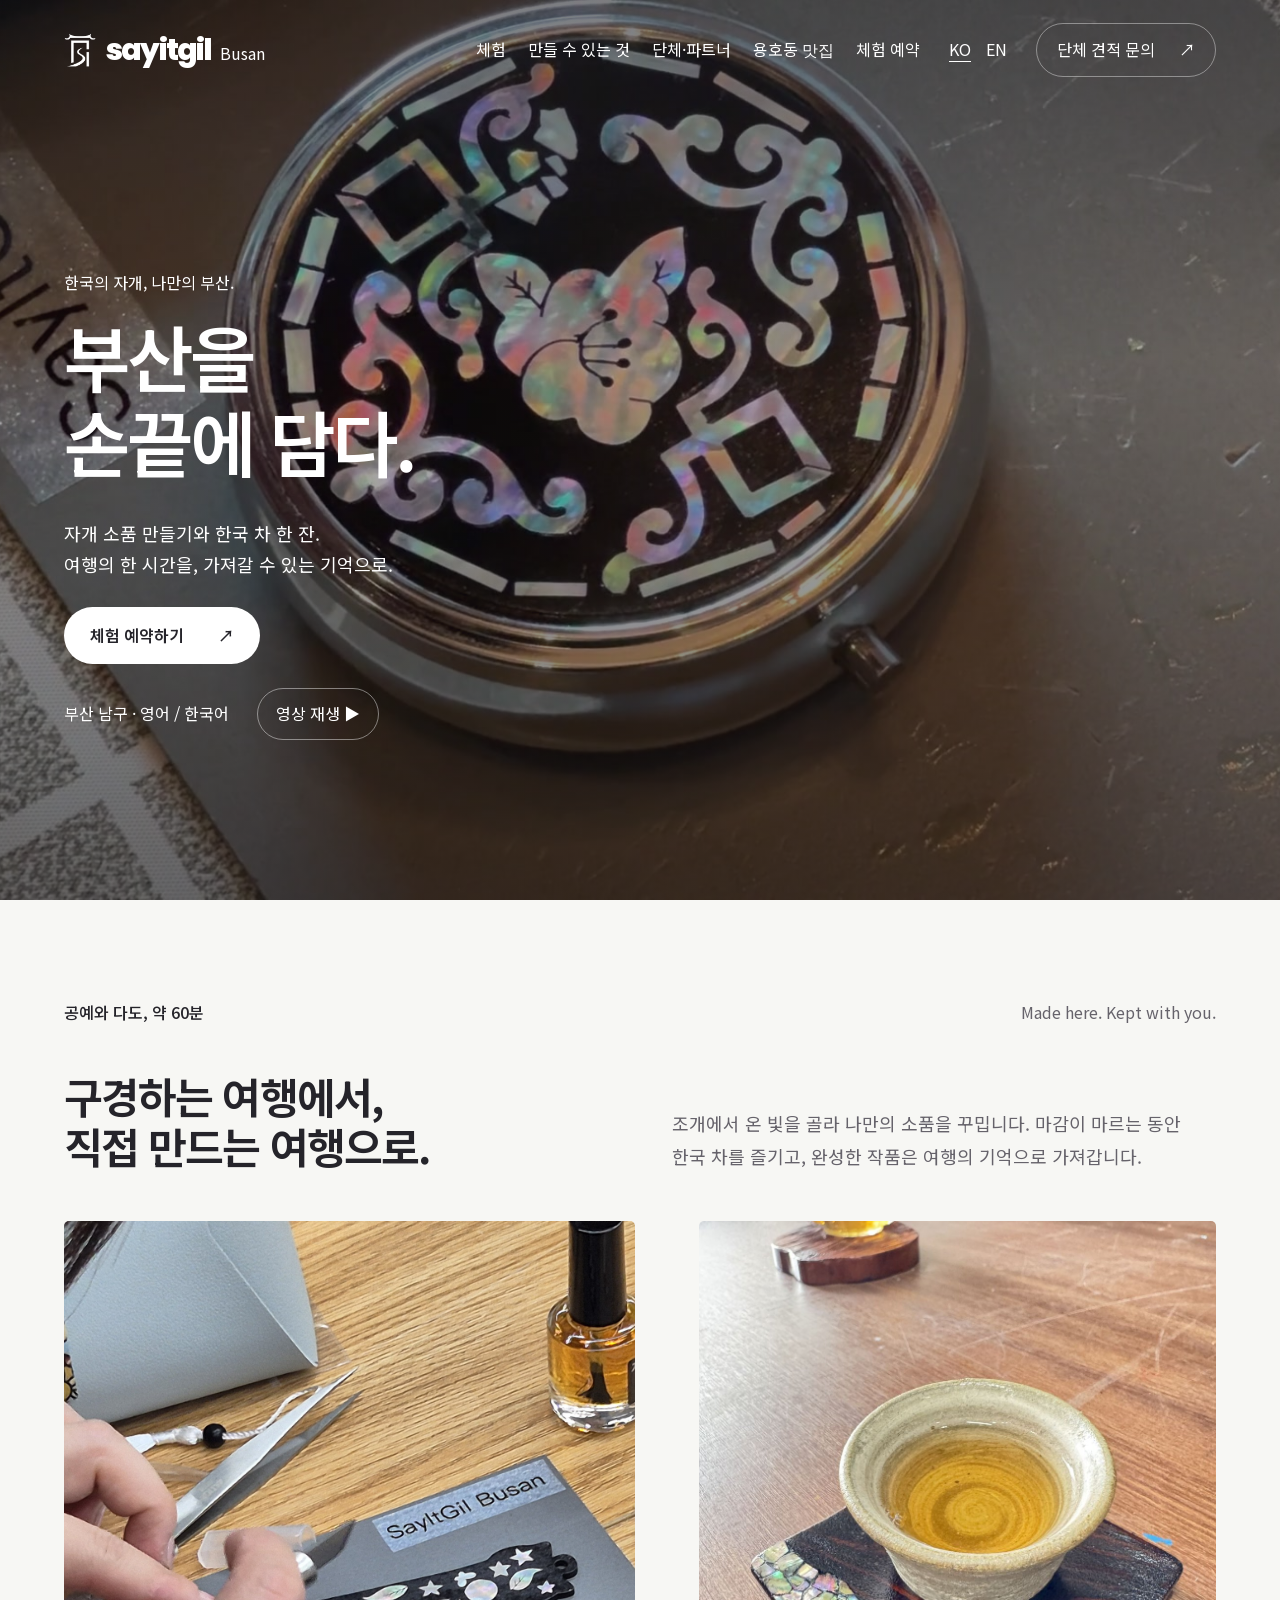
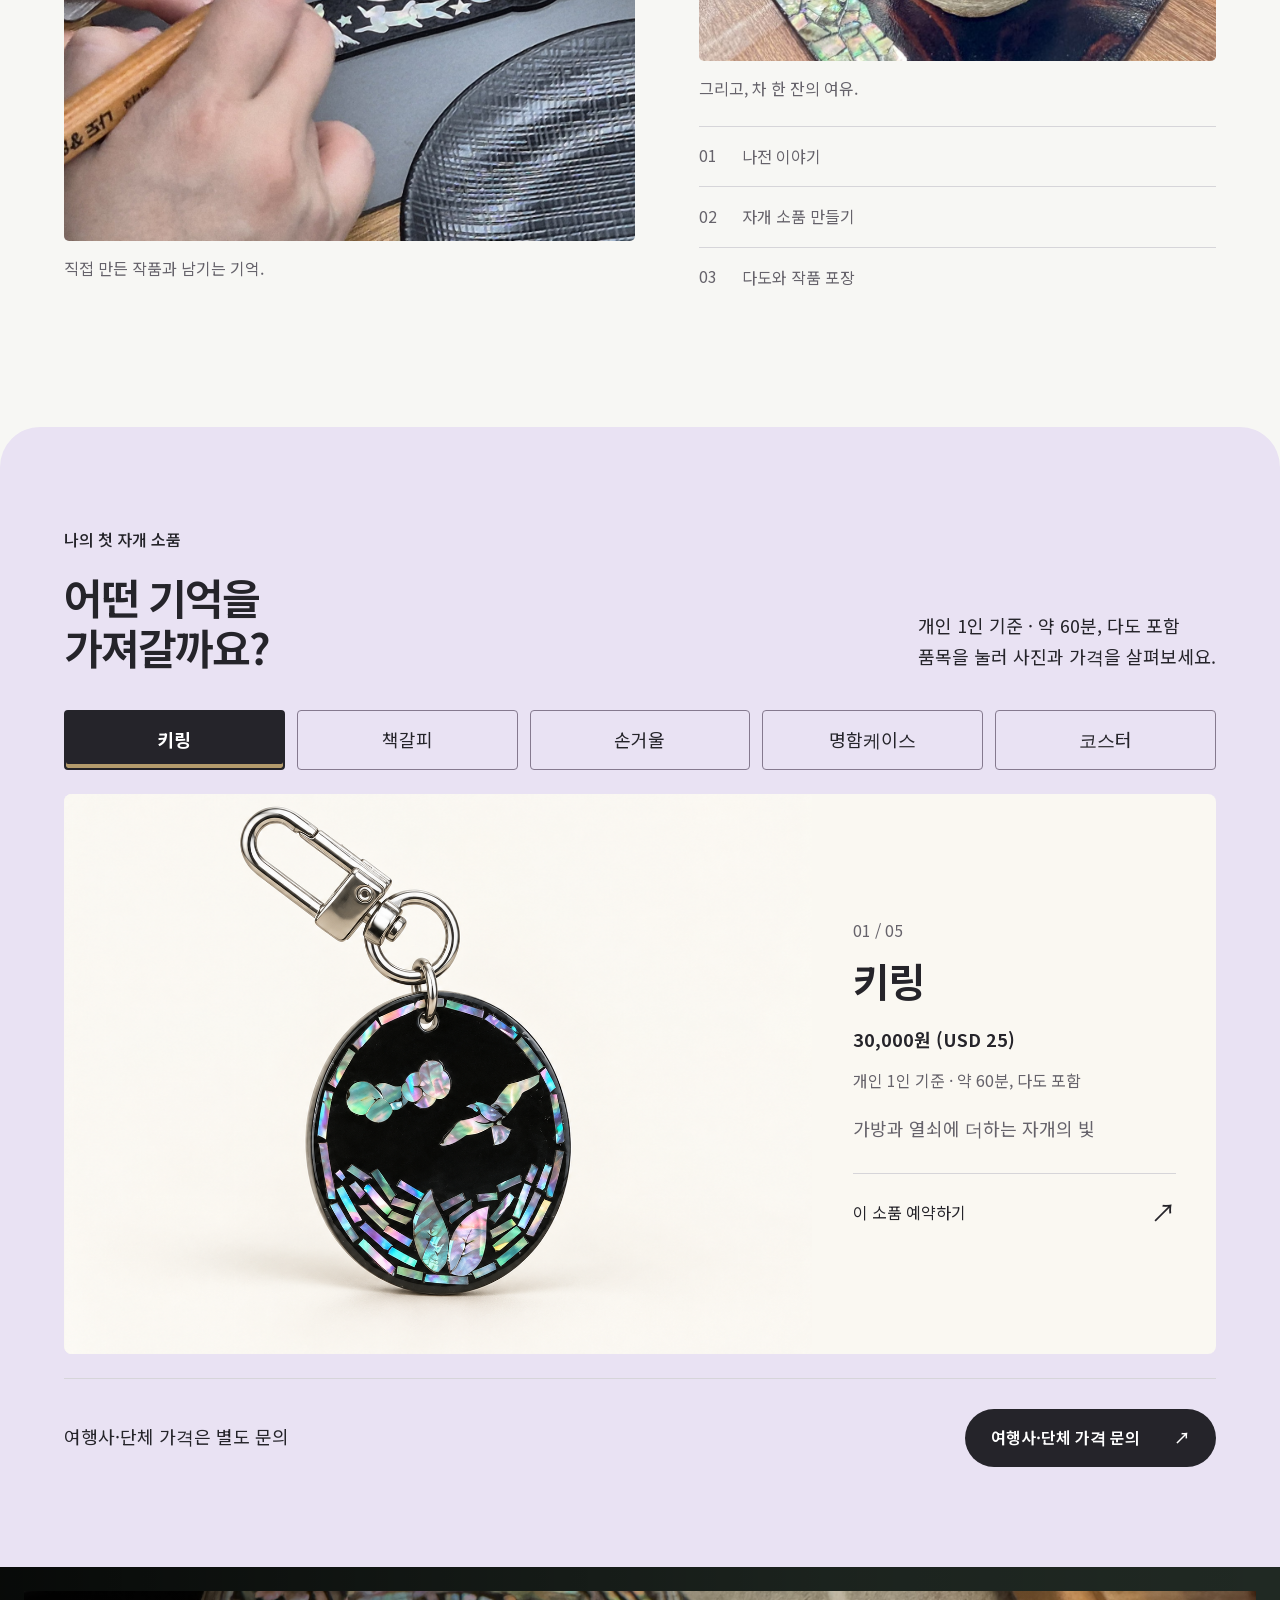
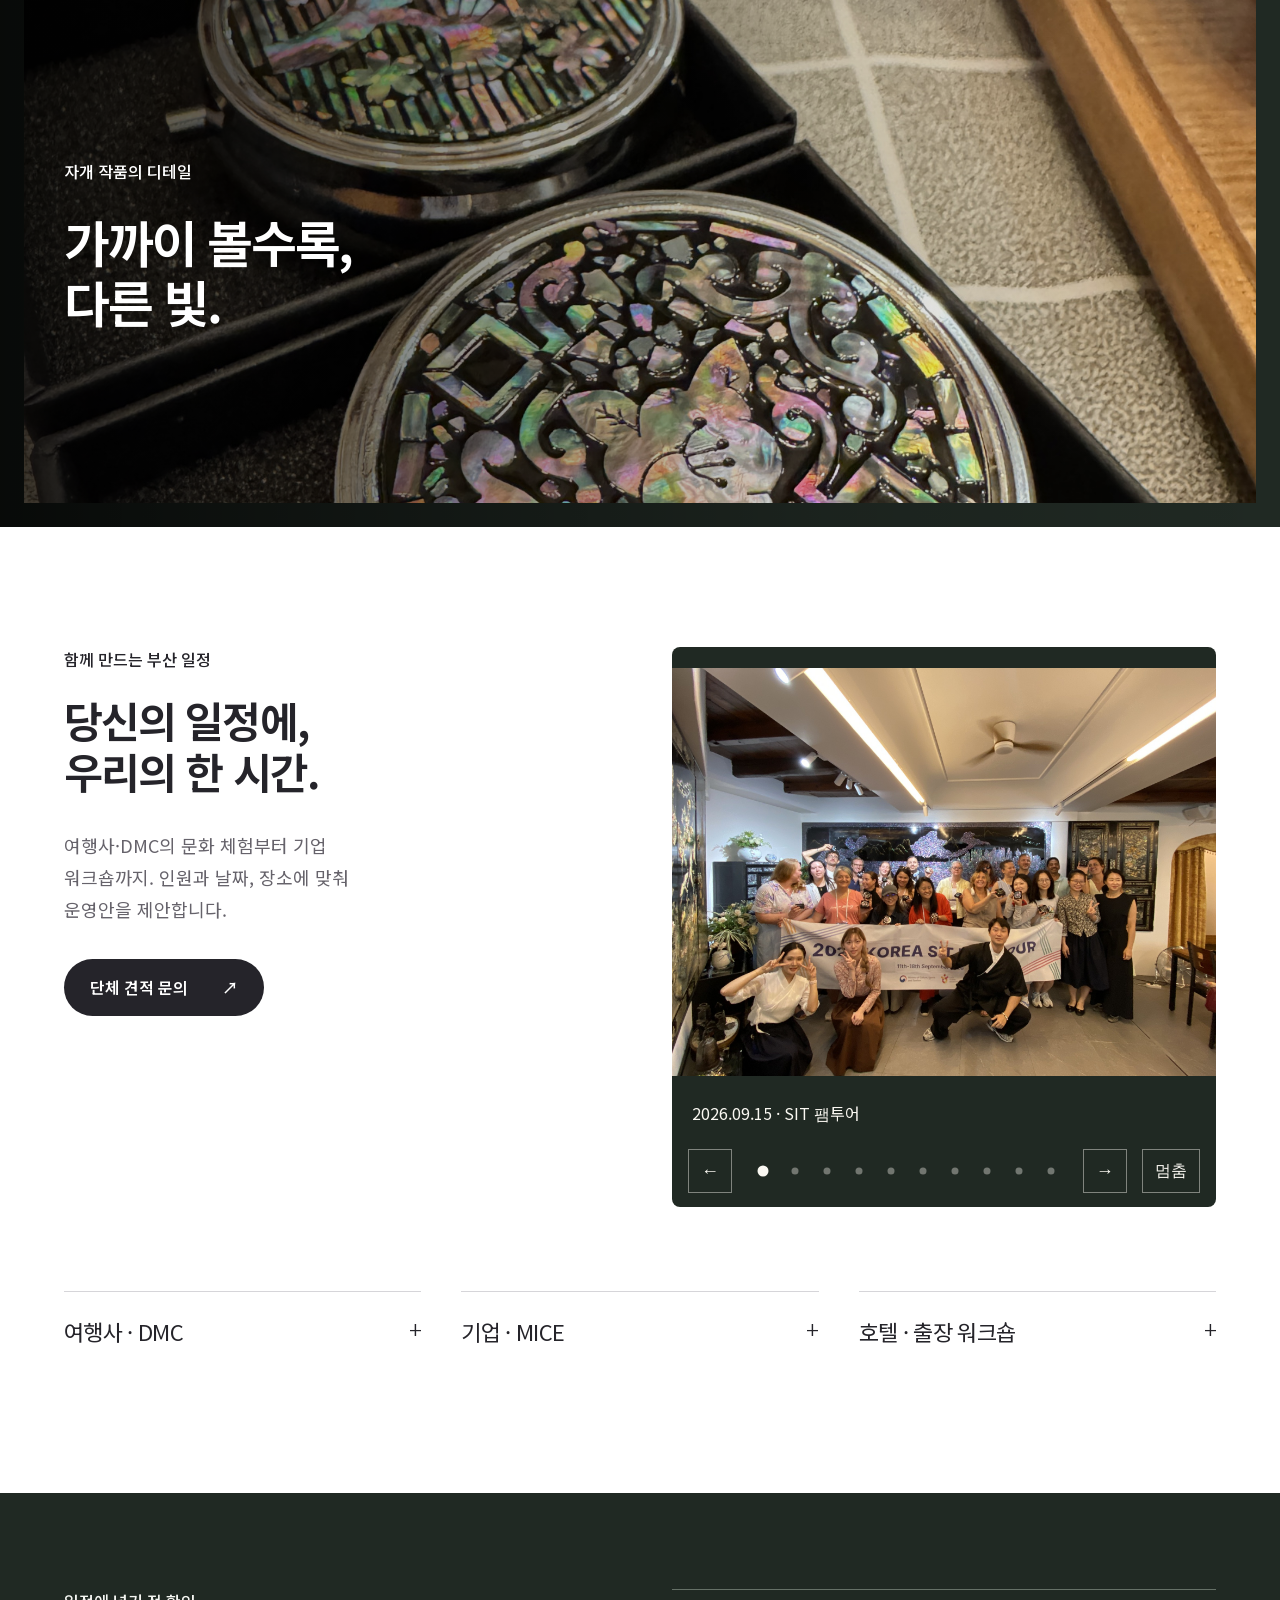
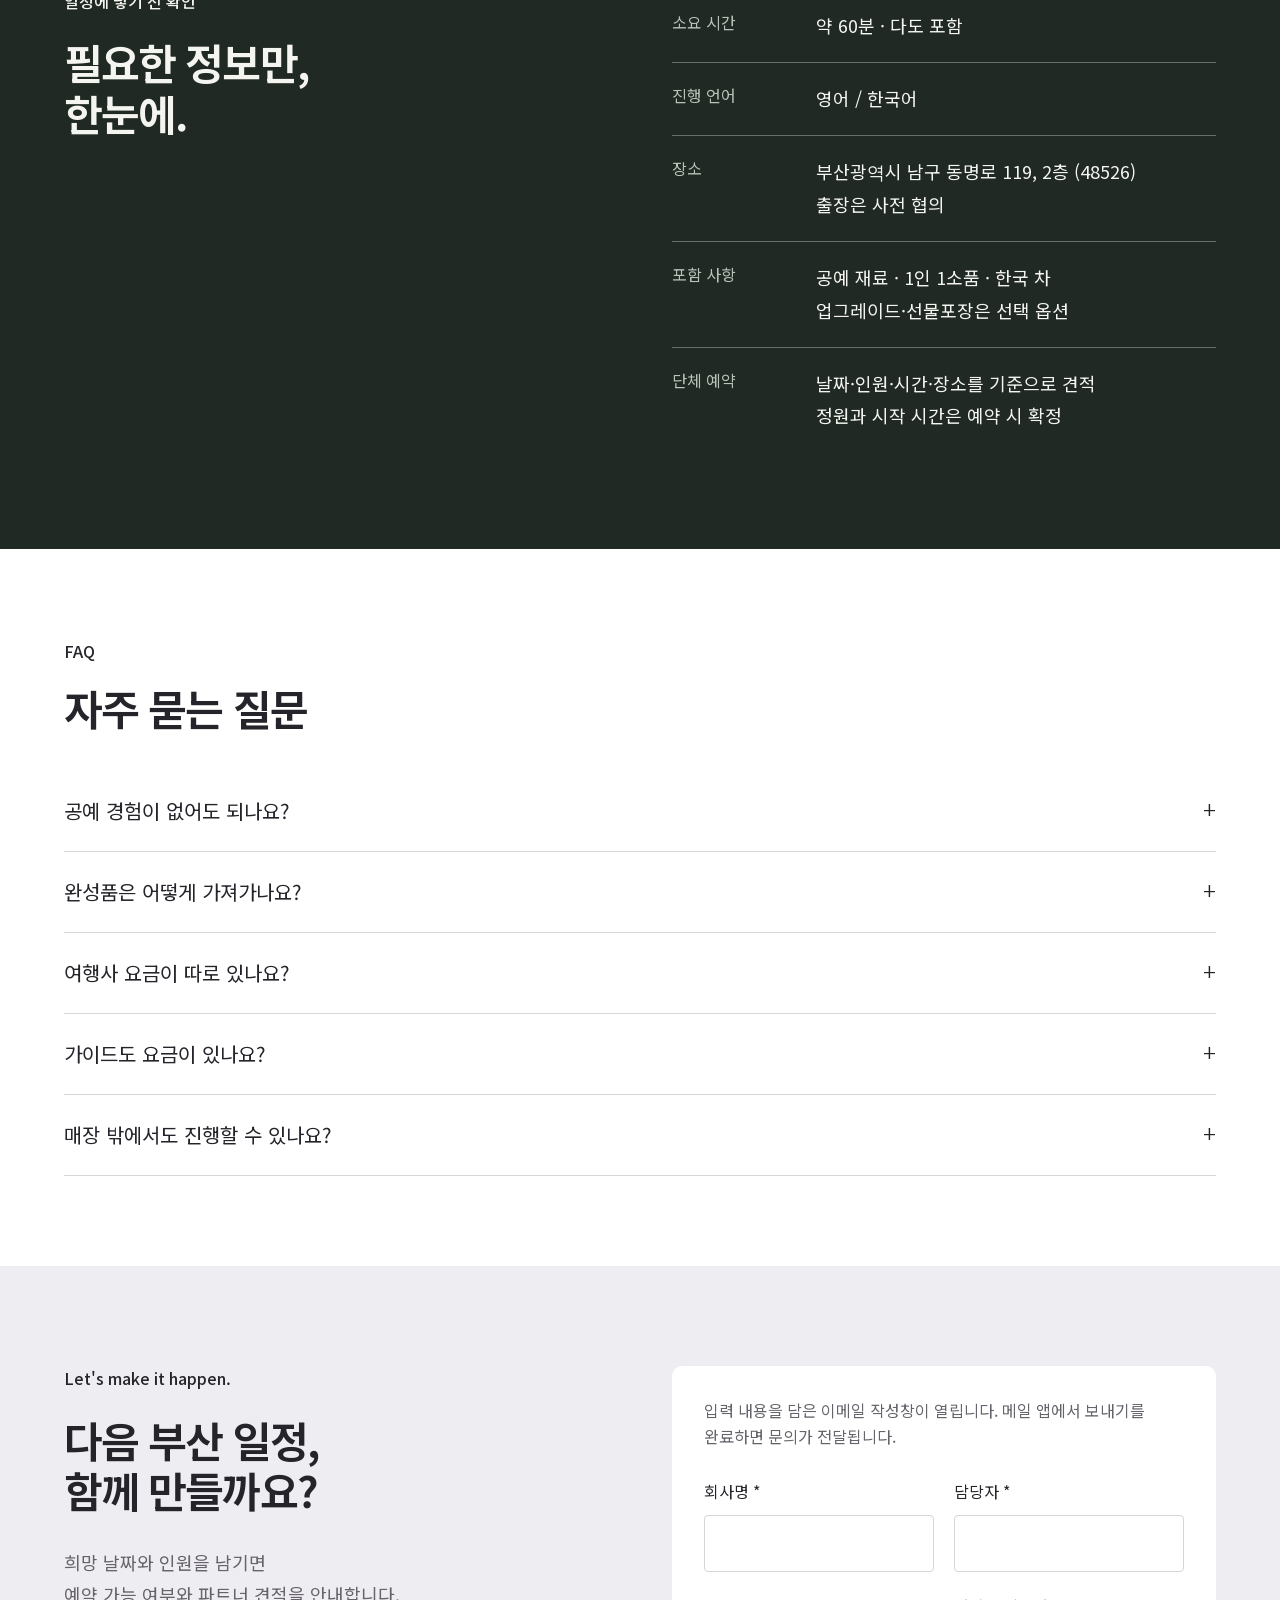
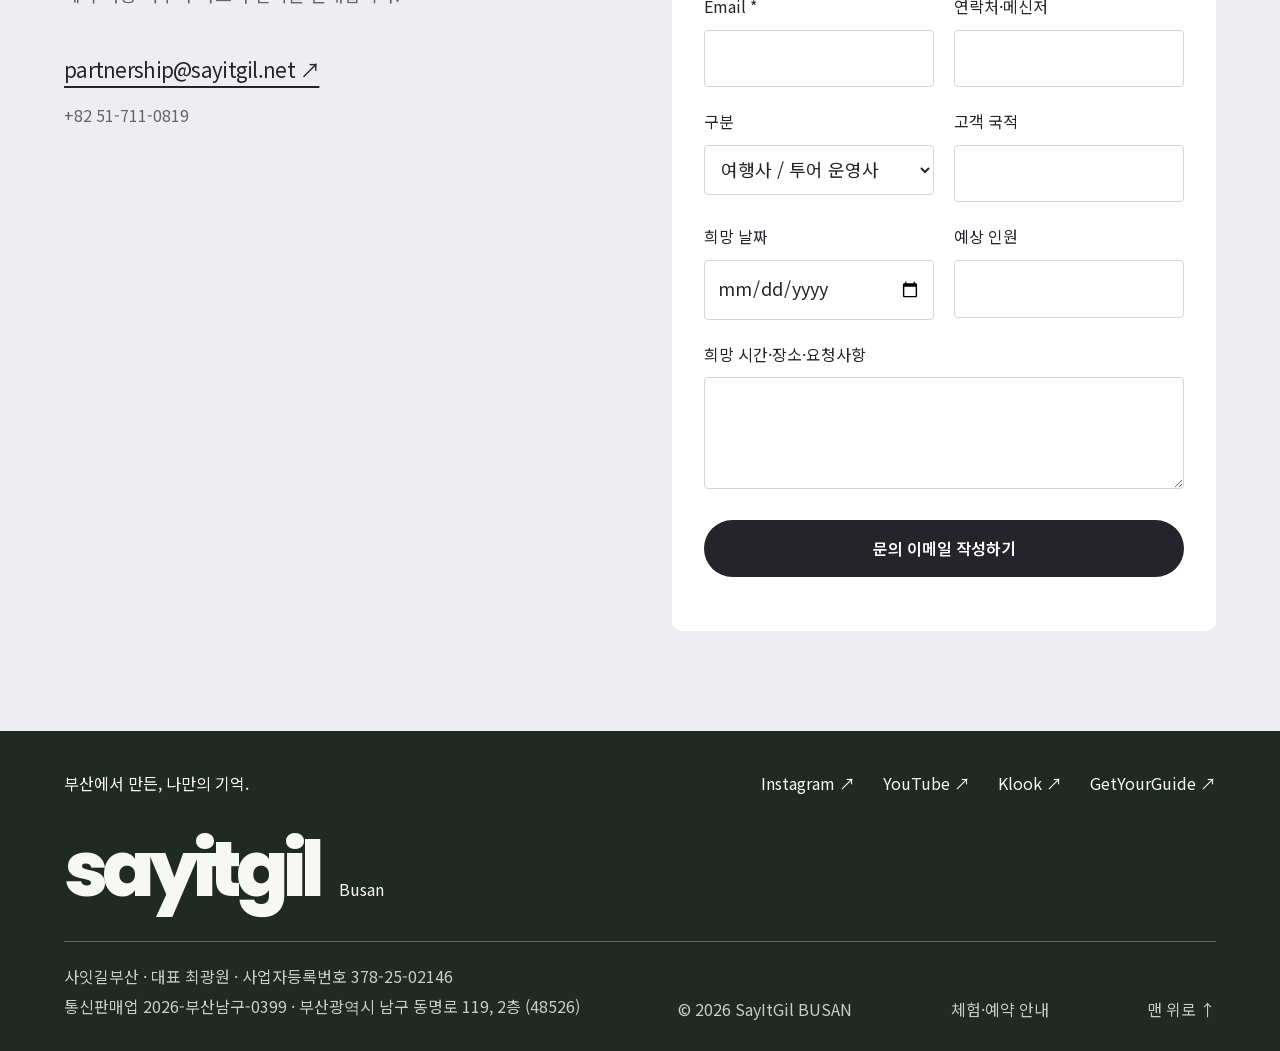
==== index.html @ 2ca0ffd4 "Add crawlable English homepage and consistent business entity details" ====
<!doctype html><html lang="ko"><head><meta charset="utf-8"><meta name="viewport" content="width=device-width,initial-scale=1"><title>사잇길부산 | 부산 자개 공예와 다도 체험</title><meta name="description" content="부산 남구 사잇길부산의 자개 공예와 다도 체험. 약 60분, 한국어·영어 진행. 개인·단체 예약, 품목별 가격과 방문 안내. Mother-of-pearl craft and Korean tea in Busan."><link rel="icon" href="/img/mark.png"><link rel="stylesheet" href="/styles.css"><meta name="robots" content="index,follow,max-image-preview:large"><link rel="alternate" hreflang="ko" href="https://www.sayitgil.net/"><link rel="alternate" hreflang="en" href="https://www.sayitgil.net/en/"><link rel="alternate" hreflang="x-default" href="https://www.sayitgil.net/en/"><link rel="canonical" href="https://www.sayitgil.net/"><link rel="describedby" href="/llms.txt" type="text/plain"><link rel="alternate" href="/experience.md" type="text/markdown" title="체험 안내 / Experience guide"><meta property="og:type" content="website"><meta property="og:url" content="https://www.sayitgil.net/"><meta property="og:title" content="사잇길부산 | Busan mother-of-pearl craft & Korean tea"><meta property="og:description" content="부산 남구 자개 공예와 다도 체험 · 약 60분 · 한국어/영어 · 개인 및 단체 예약. Mother-of-pearl craft and Korean tea in Busan."><meta property="og:image" content="https://www.sayitgil.net/img/og-hand-mirrors.jpg"><script type="application/ld+json">{"@context": "https://schema.org", "@graph": [{"@type": "LocalBusiness", "@id": "https://www.sayitgil.net/#business", "name": "사잇길부산", "alternateName": "SayItGil BUSAN", "url": "https://www.sayitgil.net/", "description": "부산 남구에서 자개 소품 만들기와 한국 차를 함께 경험하는 약 60분 공예 체험. Mother-of-pearl souvenir making and Korean tea in Nam-gu, Busan; about 60 minutes.", "telephone": "+82-51-711-0819", "email": "partnership@sayitgil.net", "image": "https://www.sayitgil.net/img/round6/experience.jpg", "address": [{"@type": "PostalAddress", "streetAddress": "동명로 119, 2층", "addressLocality": "남구", "addressRegion": "부산광역시", "postalCode": "48526", "addressCountry": "KR", "inLanguage": "ko"}, {"@type": "PostalAddress", "streetAddress": "2F, 119 Dongmyeong-ro", "addressLocality": "Nam-gu", "addressRegion": "Busan", "postalCode": "48526", "addressCountry": "South Korea", "inLanguage": "en"}], "sameAs": ["https://www.youtube.com/@sayitgil", "https://www.instagram.com/sayitgil/", "https://www.klook.com/en-US/activity/221471-busan-mother-of-pearl-craft-class-with-tea-ceremony/", "https://www.getyourguide.com/busan-l32281/busan-mother-of-pearl-craft-class-with-games-t1162229/", "https://www.kkday.com/en/product/683523", "https://www.airbnb.com/experiences/6804129", "https://www.google.com/maps?cid=4516739246951051170", "https://pcmap.place.naver.com/place/2031362333/home"], "geo": {"@type": "GeoCoordinates", "latitude": 35.1201896, "longitude": 129.1100697}, "hasMap": "https://www.google.com/maps?cid=4516739246951051170"}, {"@type": "Service", "@id": "https://www.sayitgil.net/#craft-experience", "name": "부산 자개 공예와 다도 체험 | Busan mother-of-pearl craft and Korean tea", "serviceType": "Mother-of-pearl craft workshop", "provider": {"@id": "https://www.sayitgil.net/#business"}, "areaServed": {"@type": "City", "name": "Busan"}, "description": "약 60분, 공예 재료·1인 1소품·한국 차 포함. 한국어·영어 진행. 단체와 출장 체험은 사전 협의. About 60 minutes with materials, one item per guest and Korean tea. Korean and English. Group and off-site workshops by arrangement.", "offers": [{"@type": "Offer", "name": "자개 키링 / Mother-of-pearl keyring", "price": 30000, "priceCurrency": "KRW", "url": "https://www.sayitgil.net/booking.html", "itemOffered": {"@type": "Service", "name": "자개 키링 만들기 / Mother-of-pearl keyring workshop"}}, {"@type": "Offer", "name": "자개 책갈피 / Mother-of-pearl bookmark", "price": 30000, "priceCurrency": "KRW", "url": "https://www.sayitgil.net/booking.html", "itemOffered": {"@type": "Service", "name": "자개 책갈피 만들기 / Mother-of-pearl bookmark workshop"}}, {"@type": "Offer", "name": "자개 손거울 / Mother-of-pearl hand mirror", "price": 35000, "priceCurrency": "KRW", "url": "https://www.sayitgil.net/booking.html", "itemOffered": {"@type": "Service", "name": "자개 손거울 만들기 / Mother-of-pearl hand mirror workshop"}}, {"@type": "Offer", "name": "자개 명함케이스 / Mother-of-pearl business card case", "price": 35000, "priceCurrency": "KRW", "url": "https://www.sayitgil.net/booking.html", "itemOffered": {"@type": "Service", "name": "자개 명함케이스 만들기 / Mother-of-pearl business card case workshop"}}, {"@type": "Offer", "name": "자개 코스터 / Mother-of-pearl coaster", "price": 50000, "priceCurrency": "KRW", "url": "https://www.sayitgil.net/booking.html", "itemOffered": {"@type": "Service", "name": "자개 코스터 만들기 / Mother-of-pearl coaster workshop"}}]}, {"@type": "WebSite", "@id": "https://www.sayitgil.net/#website", "name": "사잇길부산 | SayItGil BUSAN", "url": "https://www.sayitgil.net/", "inLanguage": ["ko", "en"], "publisher": {"@id": "https://www.sayitgil.net/#business"}}]}</script><meta name="naver-site-verification" content="e8a9a65adebbda06eb43364115efa83b726cf22c" />
</head><body>
<a class="skip" href="#experience"><span data-lang="ko">본문으로 이동</span><span data-lang="en">Skip to content</span></a>


<main id="top">
<section class="hero" aria-label="Korean mother-of-pearl craft in Busan"><header class="site-header"><a class="brand" href="#top"><img src="/img/mark.png" width="38" height="38" alt="사잇길부산"><span>sayitgil<span class="brand-location">Busan</span></span></a><div class="mobile-lang-switch lang-switch" role="group" aria-label="Language / 언어"><a data-set-lang="ko" lang="ko" aria-label="한국어로 보기" href="/">한국어</a><a data-set-lang="en" lang="en" aria-label="View in English" href="/en/">English</a></div><button class="menu-toggle" aria-expanded="false" aria-controls="navigation"><span data-lang="ko">메뉴</span><span data-lang="en">Menu</span></button><nav id="navigation" class="nav-links" aria-label="Main navigation"><a href="#experience"><span data-lang="ko">체험</span><span data-lang="en">Experience</span></a><a href="#collection"><span data-lang="ko">만들 수 있는 것</span><span data-lang="en">Collection</span></a><a href="#partners"><span data-lang="ko">단체·파트너</span><span data-lang="en">Groups & partners</span></a><a class="nav-food-guide" href="https://partnership-sayitgil.github.io/yongho-food-guide/" target="_blank" rel="noopener noreferrer"><span data-lang="ko">용호동 맛집</span><span data-lang="en">Yongho food guide</span></a><a href="/booking.html" class="direct-booking"><span data-lang="ko">체험 예약</span><span data-lang="en">Book a class</span></a><div class="lang-switch"><a data-set-lang="ko" href="/">KO</a><a data-set-lang="en" href="/en/">EN</a></div><a class="nav-inquiry" href="#inquiry"><span data-lang="ko">단체 견적 문의</span><span data-lang="en">Request a quote</span> <span aria-hidden="true">↗</span></a></nav></header><div class="hero-media"><img src="/img/hero-poster-new.jpg" width="1600" height="900" alt="자개 소품을 직접 만드는 손작업 장면" fetchpriority="high"><video id="hero-video" muted loop playsinline preload="none" poster="/img/hero-poster-new.jpg" aria-hidden="true"><source src="/img/hero-film-new.mp4" type="video/mp4"></video></div><div class="hero-shade"></div><div class="hero-content"><p class="hero-label"><span data-lang="ko">한국의 자개, 나만의 부산.</span><span data-lang="en">Korean craft. A personal piece of Busan.</span></p><h1><span data-lang="ko">부산을<br><span class="second-line">손끝에 담다.</span></span><span data-lang="en">A little piece<br><span class="second-line">of Busan.</span></span></h1><div class="hero-bottom"><div><p><span data-lang="ko">자개 소품 만들기와 한국 차 한 잔.<br>여행의 한 시간을, 가져갈 수 있는 기억으로.</span><span data-lang="en">Mother-of-pearl craft and a cup of Korean tea.<br>An hour of your trip, made into something to keep.</span></p><a class="btn btn-light" href="/booking.html"><span data-lang="ko">체험 예약하기</span><span data-lang="en">Book your class</span> <span aria-hidden="true">↗</span></a></div><div class="hero-controls"><span><span data-lang="ko">부산 남구 · 영어 / 한국어</span><span data-lang="en">Nam-gu, Busan · English / Korean</span></span><button id="film-toggle" type="button" aria-label="Play video"><span data-lang="ko">영상 재생</span><span data-lang="en">Play film</span> <span aria-hidden="true">▶</span></button></div></div></div><a class="hero-scroll" href="#experience" aria-label="Explore">↓</a></section>
<section id="experience" class="experience"><div class="section-top"><span class="kicker"><span data-lang="ko">공예와 다도, 약 60분</span><span data-lang="en">Craft & tea, about 60 minutes</span></span><span class="mini">Made here. Kept with you.</span></div><div class="statement"><h2><span data-lang="ko">구경하는 여행에서,<br>직접 만드는 여행으로.</span><span data-lang="en">Less looking.<br>More making.</span></h2><p><span data-lang="ko">조개에서 온 빛을 골라 나만의 소품을 꾸밉니다. 마감이 마르는 동안 한국 차를 즐기고, 완성한 작품은 여행의 기억으로 가져갑니다.</span><span data-lang="en">Choose pieces of shell and create your own design. Enjoy Korean tea while the finish dries, then take your piece home as a memory of Busan.</span></p></div><div class="experience-grid"><figure class="making-photo"><img src="/img/round6/experience.jpg" width="2000" height="1500" alt="Hands arranging mother-of-pearl pieces on a bookmark" loading="lazy"><figcaption><span data-lang="ko">직접 만든 작품과 남기는 기억.</span><span data-lang="en">A memory with the pieces you made.</span></figcaption></figure><div class="tea-story"><figure><img class="" src="/img/tea.jpg" width="1050" height="1400" alt="자개 받침 위에 놓인 한국 차" loading="lazy"><figcaption><span data-lang="ko">그리고, 차 한 잔의 여유.</span><span data-lang="en">Then, a moment for Korean tea.</span></figcaption></figure><div class="process"><div><span>01</span><p><span data-lang="ko">나전 이야기</span><span data-lang="en">Meet the craft</span></p></div><div><span>02</span><p><span data-lang="ko">자개 소품 만들기</span><span data-lang="en">Make your piece</span></p></div><div><span>03</span><p><span data-lang="ko">다도와 작품 포장</span><span data-lang="en">Tea & take-home</span></p></div></div></div></div></section>
<section id="collection" class="collection"><div class="collection-head"><div><p class="kicker"><span data-lang="ko">나의 첫 자개 소품</span><span data-lang="en">Your first mother-of-pearl piece</span></p><h2><span data-lang="ko">어떤 기억을<br>가져갈까요?</span><span data-lang="en">What will you<br>take home?</span></h2></div><p class="collection-intro"><span data-lang="ko">개인 1인 기준 · 약 60분, 다도 포함<br>품목을 눌러 사진과 가격을 살펴보세요.</span><span data-lang="en">Per guest · About 60 min, tea included<br>Tap an item to see its photo and price.</span></p></div><div class="product-tabs" role="tablist" aria-label="Craft items"><button type="button" role="tab" id="tab-keyring" aria-controls="panel-keyring" aria-selected="true" tabindex="0" data-product="keyring"><span data-lang="ko">키링</span><span data-lang="en">Keyring</span></button><button type="button" role="tab" id="tab-bookmark" aria-controls="panel-bookmark" aria-selected="false" tabindex="-1" data-product="bookmark"><span data-lang="ko">책갈피</span><span data-lang="en">Bookmark</span></button><button type="button" role="tab" id="tab-mirror" aria-controls="panel-mirror" aria-selected="false" tabindex="-1" data-product="mirror"><span data-lang="ko">손거울</span><span data-lang="en">Hand mirror</span></button><button type="button" role="tab" id="tab-case" aria-controls="panel-case" aria-selected="false" tabindex="-1" data-product="case"><span data-lang="ko">명함케이스</span><span data-lang="en">Business card case</span></button><button type="button" role="tab" id="tab-coaster" aria-controls="panel-coaster" aria-selected="false" tabindex="-1" data-product="coaster"><span data-lang="ko">코스터</span><span data-lang="en">Coaster</span></button></div><div class="product-stage"><div class="product-panel" role="tabpanel" id="panel-keyring" aria-labelledby="tab-keyring"><figure><img src="/img/products-retouched/keyring.png" width="1448" height="1086" alt="Keyring — actual mother-of-pearl piece" loading="lazy"></figure><div class="product-copy"><span class="product-index">01 / 05</span><h3><span data-lang="ko">키링</span><span data-lang="en">Keyring</span></h3><p class="product-price"><span data-lang="ko">30,000원 (USD 25)</span><span data-lang="en">KRW 30,000 (USD 25)</span></p><p class="product-duration"><span data-lang="ko">개인 1인 기준 · 약 60분, 다도 포함</span><span data-lang="en">Per guest · About 60 minutes, including tea</span></p><p><span data-lang="ko">가방과 열쇠에 더하는 자개의 빛</span><span data-lang="en">A little shimmer to carry with you</span></p><a href="/booking.html" class="round-link"><span data-lang="ko">이 소품 예약하기</span><span data-lang="en">Book this item</span> <span aria-hidden="true">↗</span></a></div></div><div class="product-panel" role="tabpanel" id="panel-bookmark" aria-labelledby="tab-bookmark" hidden><figure><img src="/img/products-retouched/bookmark.png" width="1448" height="1086" alt="Bookmark — actual mother-of-pearl piece" loading="lazy"></figure><div class="product-copy"><span class="product-index">02 / 05</span><h3><span data-lang="ko">책갈피</span><span data-lang="en">Bookmark</span></h3><p class="product-price"><span data-lang="ko">30,000원 (USD 25)</span><span data-lang="en">KRW 30,000 (USD 25)</span></p><p class="product-duration"><span data-lang="ko">개인 1인 기준 · 약 60분, 다도 포함</span><span data-lang="en">Per guest · About 60 minutes, including tea</span></p><p><span data-lang="ko">책 사이에 간직하는 부산의 기억</span><span data-lang="en">A memory of Busan between the pages</span></p><a href="/booking.html" class="round-link"><span data-lang="ko">이 소품 예약하기</span><span data-lang="en">Book this item</span> <span aria-hidden="true">↗</span></a></div></div><div class="product-panel" role="tabpanel" id="panel-mirror" aria-labelledby="tab-mirror" hidden><figure><img src="/img/products-retouched/mirror.png" width="1448" height="1086" alt="Hand mirror — actual mother-of-pearl piece" loading="lazy"></figure><div class="product-copy"><span class="product-index">03 / 05</span><h3><span data-lang="ko">손거울</span><span data-lang="en">Hand mirror</span></h3><p class="product-price"><span data-lang="ko">35,000원 (USD 29)</span><span data-lang="en">KRW 35,000 (USD 29)</span></p><p class="product-duration"><span data-lang="ko">개인 1인 기준 · 약 60분, 다도 포함</span><span data-lang="en">Per guest · About 60 minutes, including tea</span></p><p><span data-lang="ko">매일 꺼내 보는 나만의 문양</span><span data-lang="en">Your own design, part of every day</span></p><a href="/booking.html" class="round-link"><span data-lang="ko">이 소품 예약하기</span><span data-lang="en">Book this item</span> <span aria-hidden="true">↗</span></a></div></div><div class="product-panel" role="tabpanel" id="panel-case" aria-labelledby="tab-case" hidden><figure><img src="/img/products-retouched/case.png" width="1448" height="1086" alt="Business card case — actual mother-of-pearl piece" loading="lazy"></figure><div class="product-copy"><span class="product-index">04 / 05</span><h3><span data-lang="ko">명함케이스</span><span data-lang="en">Business card case</span></h3><p class="product-price"><span data-lang="ko">35,000원 (USD 29)</span><span data-lang="en">KRW 35,000 (USD 29)</span></p><p class="product-duration"><span data-lang="ko">개인 1인 기준 · 약 60분, 다도 포함</span><span data-lang="en">Per guest · About 60 minutes, including tea</span></p><p><span data-lang="ko">손안에서 빛나는 부산의 기억</span><span data-lang="en">A memory of Busan in your hand</span></p><a href="/booking.html" class="round-link"><span data-lang="ko">이 소품 예약하기</span><span data-lang="en">Book this item</span> <span aria-hidden="true">↗</span></a></div></div><div class="product-panel" role="tabpanel" id="panel-coaster" aria-labelledby="tab-coaster" hidden><figure><img src="/img/products-retouched/coaster.png" width="1448" height="1086" alt="Coaster — actual mother-of-pearl piece" loading="lazy"></figure><div class="product-copy"><span class="product-index">05 / 05</span><h3><span data-lang="ko">코스터</span><span data-lang="en">Coaster</span></h3><p class="product-price"><span data-lang="ko">50,000원 (USD 41)</span><span data-lang="en">KRW 50,000 (USD 41)</span></p><p class="product-duration"><span data-lang="ko">개인 1인 기준 · 약 60분, 다도 포함</span><span data-lang="en">Per guest · About 60 minutes, including tea</span></p><p><span data-lang="ko">차 한 잔과 함께 빛나는 자개</span><span data-lang="en">Mother-of-pearl for a moment of tea</span></p><a href="/booking.html" class="round-link"><span data-lang="ko">이 소품 예약하기</span><span data-lang="en">Book this item</span> <span aria-hidden="true">↗</span></a></div></div></div><div class="group-pricing"><p><span data-lang="ko">여행사·단체 가격은 별도 문의</span><span data-lang="en">Travel agency and group rates are quoted separately.</span></p><a href="#inquiry" class="btn btn-dark"><span data-lang="ko">여행사·단체 가격 문의</span><span data-lang="en">Ask for group rates</span> ↗</a></div></section>
<section class="material-study" aria-label="Mother-of-pearl detail"><img src="/img/round3/texture-1600.jpg" srcset="img/round3/texture-1600.jpg 1600w, img/round3/texture-3024.jpg 3024w" sizes="100vw" width="3024" height="1701" loading="lazy" alt="자개 조각의 반사광과 문양을 가까이 본 실제 작품 디테일"><div><p class="kicker"><span data-lang="ko">자개 작품의 디테일</span><span data-lang="en">A closer look at mother-of-pearl</span></p><h2><span data-lang="ko">가까이 볼수록,<br>다른 빛.</span><span data-lang="en">Every piece.<br>A different shimmer.</span></h2></div></section><section class="partners" id="partners"><div class="partner-intro"><p class="kicker"><span data-lang="ko">함께 만드는 부산 일정</span><span data-lang="en">For travel partners & groups</span></p><h2><span data-lang="ko">당신의 일정에,<br>우리의 한 시간.</span><span data-lang="en">Your itinerary.<br>Our hour of craft.</span></h2><p><span data-lang="ko">여행사·DMC의 문화 체험부터 기업 워크숍까지. 인원과 날짜, 장소에 맞춰 운영안을 제안합니다.</span><span data-lang="en">From cultural stops for travel agencies and DMCs to corporate workshops. We shape the program around your group, date and venue.</span></p><a class="btn btn-dark" href="#inquiry"><span data-lang="ko">단체 견적 문의</span><span data-lang="en">Request a group quote</span> ↗</a></div><div aria-label="Real group experiences" aria-roledescription="carousel" class="guest-photo experience-carousel partner-carousel" role="region" tabindex="0"><figure class="slide" data-slide="0"><img alt="15 Sep 2026 · SIT familiarisation tour" height="1500" loading="lazy" src="/img/round6/sit-group.jpg" width="2000"/><figcaption><span data-lang="ko">2026.09.15 · SIT 팸투어</span><span data-lang="en">15 Sep 2026 · SIT familiarisation tour</span></figcaption></figure><figure class="slide" data-slide="1" hidden=""><img alt="A shared memory of Busan" height="540" loading="lazy" src="/img/round4/group-1.jpg" width="960"/><figcaption><span data-lang="ko">함께 완성한 부산의 기억</span><span data-lang="en">A shared memory of Busan</span></figcaption></figure><figure class="slide" data-slide="2" hidden=""><img alt="With the pieces they made" height="1350" loading="lazy" src="/img/round4/group-2.jpg" width="1800"/><figcaption><span data-lang="ko">완성한 작품과 함께</span><span data-lang="en">With the pieces they made</span></figcaption></figure><figure class="slide" data-slide="3" hidden=""><img alt="A family memory, made together" height="1800" loading="lazy" src="/img/round4/group-3.jpg" width="1350"/><figcaption><span data-lang="ko">가족이 함께 만든 여행의 기억</span><span data-lang="en">A family memory, made together</span></figcaption></figure><figure class="slide" data-slide="4" hidden=""><img alt="On-site class for the Ministry of Food and Drug Safety" height="1500" loading="lazy" src="/img/round6/mfds.jpg" width="2000"/><figcaption><span data-lang="ko">식품의약품안전처 출장 강의</span><span data-lang="en">On-site class for the Ministry of Food and Drug Safety</span></figcaption></figure><figure class="slide" data-slide="5" hidden=""><img alt="With Gangbo master Kim Yul-hyeon" height="1350" loading="lazy" src="/img/round4/group-5.jpg" width="1800"/><figcaption><span data-lang="ko">강보 김율현 선생님과 함께</span><span data-lang="en">With Gangbo master Kim Yul-hyeon</span></figcaption></figure><figure class="slide" data-slide="6" hidden=""><img alt="Community craft session at Gwangalli" height="1800" loading="lazy" src="/img/round6/gwangalli-making.jpg" width="1440"/><figcaption><span data-lang="ko">광안리 시민 참여 나전 체험</span><span data-lang="en">Community craft session at Gwangalli</span></figcaption></figure><figure class="slide" data-slide="7" hidden=""><img alt="SIT familiarisation tour · Finished mother-of-pearl pieces" height="2000" loading="lazy" src="/img/round6/sit-display.jpg" width="1500"/><figcaption><span data-lang="ko">SIT 팸투어 · 완성한 자개 작품</span><span data-lang="en">SIT familiarisation tour · Finished mother-of-pearl pieces</span></figcaption></figure><figure class="slide" data-slide="8" hidden=""><img alt="SIT familiarisation tour · Creating with mother-of-pearl" height="2000" loading="lazy" src="/img/round6/sit-making.jpg" width="1500"/><figcaption><span data-lang="ko">SIT 팸투어 · 손끝으로 만드는 자개</span><span data-lang="en">SIT familiarisation tour · Creating with mother-of-pearl</span></figcaption></figure><figure class="slide" data-slide="9" hidden=""><img alt="SIT familiarisation tour · Shaping a personal design" height="2000" loading="lazy" src="/img/round6/sit-detail.jpg" width="1500"/><figcaption><span data-lang="ko">SIT 팸투어 · 나만의 무늬를 담다</span><span data-lang="en">SIT familiarisation tour · Shaping a personal design</span></figcaption></figure><div class="carousel-controls"><button aria-label="Previous photo" class="carousel-prev" type="button">←</button><div class="carousel-dots"><button aria-current="true" aria-label="Photo 1 of 10" data-slide-to="0" type="button"></button><button aria-current="false" aria-label="Photo 2 of 10" data-slide-to="1" type="button"></button><button aria-current="false" aria-label="Photo 3 of 10" data-slide-to="2" type="button"></button><button aria-current="false" aria-label="Photo 4 of 10" data-slide-to="3" type="button"></button><button aria-current="false" aria-label="Photo 5 of 10" data-slide-to="4" type="button"></button><button aria-current="false" aria-label="Photo 6 of 10" data-slide-to="5" type="button"></button><button aria-current="false" aria-label="Photo 7 of 10" data-slide-to="6" type="button"></button><button aria-current="false" aria-label="Photo 8 of 10" data-slide-to="7" type="button"></button><button aria-current="false" aria-label="Photo 9 of 10" data-slide-to="8" type="button"></button><button aria-current="false" aria-label="Photo 10 of 10" data-slide-to="9" type="button"></button></div><button aria-label="Next photo" class="carousel-next" type="button">→</button><button aria-pressed="false" class="carousel-pause" type="button"><span data-lang="ko">멈춤</span><span data-lang="en">Pause</span></button></div></div><div class="partner-formats"><details><summary><span data-lang="ko">여행사 · DMC</span><span data-lang="en">Travel agencies & DMCs</span></summary><p><span data-lang="ko">패키지·개별 투어의 문화 체험 일정. 단체별 시작 시간과 파트너 요금은 견적 시 안내합니다. 동행 가이드의 동행료는 무료이며 작품 제작 조건은 별도 확인합니다.</span><span data-lang="en">A cultural stop for package and private tours. Start times and partner rates are confirmed in the quote. Accompanying guides pay no attendance fee; craft participation is confirmed separately.</span></p></details><details><summary><span data-lang="ko">기업 · MICE</span><span data-lang="en">Corporate & MICE</span></summary><p><span data-lang="ko">인센티브 투어와 워크숍을 위한 팀 모자이크 프로그램. 작품 크기·테마·시간과 진행 장소를 사전에 협의합니다.</span><span data-lang="en">Team mosaic programs for incentive tours and workshops. Artwork size, theme, duration and venue are agreed in advance.</span></p></details><details><summary><span data-lang="ko">호텔 · 출장 워크숍</span><span data-lang="en">Hotels & off-site workshops</span></summary><p><span data-lang="ko">외부 장소의 단체 체험은 인원·날짜·장소 조건에 따라 협의합니다. 공간 준비사항과 진행 인력은 견적 시 확정합니다.</span><span data-lang="en">Off-site group sessions are available by arrangement. Venue setup and staffing are confirmed with the quote.</span></p></details></div></section>
<section class="practical" id="details"><div><p class="kicker"><span data-lang="ko">일정에 넣기 전 확인</span><span data-lang="en">Before you plan</span></p><h2><span data-lang="ko">필요한 정보만,<br>한눈에.</span><span data-lang="en">The details.<br>All in one place.</span></h2></div><dl><div><dt><span data-lang="ko">소요 시간</span><span data-lang="en">Duration</span></dt><dd><span data-lang="ko">약 60분 · 다도 포함</span><span data-lang="en">About 60 minutes, including tea</span></dd></div><div><dt><span data-lang="ko">진행 언어</span><span data-lang="en">Languages</span></dt><dd><span data-lang="ko">영어 / 한국어</span><span data-lang="en">English / Korean</span></dd></div><div><dt><span data-lang="ko">장소</span><span data-lang="en">Location</span></dt><dd><span data-lang="ko">부산광역시 남구 동명로 119, 2층 (48526)<br>출장은 사전 협의</span><span data-lang="en">2F, 119 Dongmyeong-ro, Nam-gu, Busan, South Korea (48526)<br>Off-site by arrangement</span></dd></div><div><dt><span data-lang="ko">포함 사항</span><span data-lang="en">Included</span></dt><dd><span data-lang="ko">공예 재료 · 1인 1소품 · 한국 차<br>업그레이드·선물포장은 선택 옵션</span><span data-lang="en">Craft materials, one item per guest, Korean tea<br>Upgrades and gift packaging are optional</span></dd></div><div><dt><span data-lang="ko">단체 예약</span><span data-lang="en">Group bookings</span></dt><dd><span data-lang="ko">날짜·인원·시간·장소를 기준으로 견적<br>정원과 시작 시간은 예약 시 확정</span><span data-lang="en">Quote based on date, headcount, time and venue<br>Capacity and start time confirmed when booking</span></dd></div></dl></section>
<section class="faq" id="faq">
  <div class="wrap">
    <p class="kicker">FAQ</p>
    <div class="section-head"><h2><span data-lang="en">Questions from partners</span><span data-lang="ko">자주 묻는 질문</span></h2></div>
    <details><summary><span data-lang="en">Do guests need any craft experience?</span><span data-lang="ko">공예 경험이 없어도 되나요?</span></summary><p><span data-lang="en">No. The class is designed for first-timers.</span><span data-lang="ko">필요 없습니다. 처음 해 보는 분을 기준으로 진행합니다.</span></p></details>
    <details><summary><span data-lang="en">How can guests carry their finished item?</span><span data-lang="ko">완성품은 어떻게 가져가나요?</span></summary><p><span data-lang="en">Guests take home their finished item. Packing options are confirmed when booking; check your airline's baggage rules for carriage.</span><span data-lang="ko">완성한 소품을 가져갑니다. 포장 옵션은 예약 시 확인하며, 항공 운반은 이용 항공사의 수하물 규정을 확인합니다.</span></p></details>
    <details><summary><span data-lang="en">Do you offer partner or net rates?</span><span data-lang="ko">여행사 요금이 따로 있나요?</span></summary><p><span data-lang="en">Partner rates are quoted for your program, group size and venue. Optional upgrades and packaging are itemized in the quote.</span><span data-lang="ko">프로그램·인원·장소에 맞춰 파트너 견적을 안내합니다. 품목 업그레이드와 포장 옵션은 견적서에 구분해 명시합니다.</span></p></details>
    <details><summary><span data-lang="en">Is the tour guide charged?</span><span data-lang="ko">가이드도 요금이 있나요?</span></summary><p><span data-lang="en">Accompanying tour guides pay no attendance fee. Any craft participation or materials are specified in the quote.</span><span data-lang="ko">동행 가이드의 동행료는 무료입니다. 작품 제작과 재료 제공 조건은 견적서에 명시합니다.</span></p></details>
    <details><summary><span data-lang="en">Can you run the class outside your studio?</span><span data-lang="ko">매장 밖에서도 진행할 수 있나요?</span></summary><p><span data-lang="en">Off-site sessions can be arranged. Send the venue, date and group size for a feasibility check and quote.</span><span data-lang="ko">출장 운영은 장소·날짜·인원을 확인해 가능 여부와 견적을 안내합니다.</span></p></details>
  </div>
</section>
<section id="inquiry" class="inquiry"><div class="inquiry-heading"><p class="kicker">Let's make it happen.</p><h2><span data-lang="ko">다음 부산 일정,<br>함께 만들까요?</span><span data-lang="en">A new memory<br>for your next trip.</span></h2><p><span data-lang="ko">희망 날짜와 인원을 남기면<br>예약 가능 여부와 파트너 견적을 안내합니다.</span><span data-lang="en">Share your preferred date and group size.<br>We will reply with availability and a partner quote.</span></p><a href="mailto:partnership@sayitgil.net" class="email-link">partnership@sayitgil.net ↗</a><a href="tel:+82517110819" class="phone-link">+82 51-711-0819</a></div><form id="inquiry-form" novalidate>
<p class="full form-note"><span data-lang="ko">입력 내용을 담은 이메일 작성창이 열립니다. 메일 앱에서 보내기를 완료하면 문의가 전달됩니다.</span><span data-lang="en">This opens a draft in your email app. Send the email there to deliver your inquiry.</span></p>
      <input type="text" name="_hp" class="hp" tabindex="-1" autocomplete="off" aria-hidden="true">
      <div><label for="company"><span data-lang="en">Company</span><span data-lang="ko">회사명</span> *</label><input id="company" name="company" autocomplete="organization" required></div>
      <div><label for="name"><span data-lang="en">Contact name</span><span data-lang="ko">담당자</span> *</label><input id="name" name="name" autocomplete="name" required></div>
      <div><label for="email">Email *</label><input id="email" name="email" type="email" autocomplete="email" required></div>
      <div><label for="phone"><span data-lang="en">Phone / Messenger</span><span data-lang="ko">연락처·메신저</span></label><input id="phone" name="phone"></div>
      <div><label for="type"><span data-lang="en">Partner type</span><span data-lang="ko">구분</span></label>
        <select id="type" name="type">
          <option value="Travel agency" data-en="Travel agency / Tour operator" data-ko="여행사 / 투어 운영사">여행사 / 투어 운영사</option><option value="DMC" data-en="DMC / Land operator" data-ko="DMC / 현지 운영사">DMC / 현지 운영사</option><option value="MICE" data-en="MICE / Corporate" data-ko="MICE / 기업">MICE / 기업</option><option value="Hotel" data-en="Hotel / Venue" data-ko="호텔 / 행사장">호텔 / 행사장</option><option value="Other" data-en="Other" data-ko="기타">기타</option>
        </select></div>
      <div><label for="market"><span data-lang="en">Guest nationality</span><span data-lang="ko">고객 국적</span></label><input id="market" name="market"></div>
      <div><label for="date"><span data-lang="en">Preferred date</span><span data-lang="ko">희망 날짜</span></label><input id="date" name="date" type="date"></div>
      <div><label for="pax"><span data-lang="en">Guests (approx.)</span><span data-lang="ko">예상 인원</span></label><input id="pax" name="pax" type="number" min="1"></div>
      <div class="full"><label for="message"><span data-lang="en">Preferred time, venue and requirements</span><span data-lang="ko">희망 시간·장소·요청사항</span></label><textarea id="message" name="message"></textarea></div>
      <div class="full"><button class="btn btn-dark" type="submit"><span data-lang="en">Compose inquiry email</span><span data-lang="ko">문의 이메일 작성하기</span></button></div>
      <p class="form-status" id="form-status" role="status"></p>
    </form></section>
<footer><div class="footer-top"><p><span data-lang="ko">부산에서 만든, 나만의 기억.</span><span data-lang="en">A personal memory, made in Busan.</span></p><div><a href="https://www.instagram.com/sayitgil/" target="_blank" rel="noopener">Instagram ↗</a><a href="https://www.youtube.com/@sayitgil" target="_blank" rel="noopener">YouTube ↗</a><a href="https://www.klook.com/en-US/activity/221471-busan-mother-of-pearl-craft-class-with-tea-ceremony/" target="_blank" rel="noopener">Klook ↗</a><a href="https://www.getyourguide.com/busan-l32281/busan-mother-of-pearl-craft-class-with-games-t1162229/" target="_blank" rel="noopener">GetYourGuide ↗</a></div></div><div class="footer-wordmark">sayitgil<span>Busan</span></div><div class="footer-bottom"><p>사잇길부산 · 대표 최광원 · 사업자등록번호 378-25-02146<br>통신판매업 2026-부산남구-0399 · 부산광역시 남구 동명로 119, 2층 (48526)</p><span>© 2026 SayItGil BUSAN</span><a href="/experience-guide.html"><span data-lang="ko">체험·예약 안내</span><span data-lang="en">Experience & booking guide</span></a><a href="#top"><span data-lang="ko">맨 위로</span><span data-lang="en">Back to top</span> ↑</a></div></footer>
</main><a class="floating-inquiry" href="#inquiry" hidden><span data-lang="ko">단체 견적 문의</span><span data-lang="en">Request a quote</span> <span aria-hidden="true">↗</span></a><script src="/main.js"></script></body></html>
---- styles.css ----
﻿@font-face{font-family:'Noto';src:url('fonts/NotoSansKR-VF.woff2') format('woff2');font-weight:100 900;font-display:swap}
@font-face{font-family:'Poppins';src:url('fonts/Poppins-ExtraBold.woff2') format('woff2');font-weight:800;font-display:swap}
:root{--paper:#f7f7f4;--ink:#25242a;--muted:#69676e;--line:#d6d5d9;--lilac:#e9e2f3;--dark:#202923;--display:'Poppins','Noto',sans-serif;--body:'Noto',sans-serif;--pad:64px}
*{box-sizing:border-box}html{scroll-behavior:smooth;scroll-padding-top:90px}body{margin:0;color:var(--ink);background:var(--paper);font:16px/1.65 var(--body);word-break:keep-all}p,h1,h2,h3,figure{margin:0}h1,h2,h3{font-weight:650;line-height:1.12;letter-spacing:-.065em}html[lang=en] h1,html[lang=en] h2,html[lang=en] h3{font-family:var(--display);font-weight:800;letter-spacing:-.06em}a{color:inherit;text-decoration:none}button,input,textarea,select{font:inherit}button{cursor:pointer}img{display:block;width:100%;height:auto}button,a,input,textarea,select,summary{-webkit-tap-highlight-color:transparent}a:focus-visible,button:focus-visible,summary:focus-visible,input:focus-visible,textarea:focus-visible,select:focus-visible{outline:3px solid #7650c0;outline-offset:5px}html[lang=en] [data-lang=ko],html[lang=ko] [data-lang=en]{display:none}[hidden]{display:none!important}.skip{position:fixed;top:-80px;left:20px;z-index:100;background:white;padding:14px}.skip:focus{top:0}.preview-note{height:30px;display:flex;align-items:center;justify-content:center;background:var(--lilac);color:#51445f;font-size:max(var(--minimum-type),12px)}.site-header{position:absolute;top:30px;left:0;right:0;height:100px;z-index:30;padding:0 var(--pad);display:flex;align-items:center;justify-content:space-between;gap:32px;color:white}.brand{display:flex;align-items:center;gap:10px}.brand img{width:32px;height:42px;object-fit:contain}.brand>span{display:flex;gap:8px;align-items:baseline;font-family:var(--display);font-size:30px;font-weight:800;line-height:1.2;letter-spacing:-.06em}.brand .brand-location{font-family:var(--body);font-size:max(var(--minimum-type),12px);font-weight:400;letter-spacing:0}.nav-links{display:flex;align-items:center;gap:30px;font-size:max(var(--minimum-type),13px)}.nav-links>a:not(.nav-inquiry){padding:12px 0}.nav-links>a:hover{text-decoration:underline;text-underline-offset:6px}.nav-inquiry{padding:13px 20px;border:1px solid #ffffff65;border-radius:30px;display:flex;gap:24px;min-height:48px;align-items:center}.lang-switch{display:flex}.lang-switch :is(button,a){background:transparent;color:inherit;border:0;font-size:max(var(--minimum-type),12px);min-height:44px;min-width:36px;opacity:.6}.lang-switch :is(button,a).active{opacity:1;text-decoration:underline;text-underline-offset:5px}.menu-toggle{display:none}.hero{position:relative;min-height:760px;height:calc(100svh - 30px);max-height:1080px;isolation:isolate;color:white;overflow:hidden}.hero-media,.hero-shade{position:absolute;inset:0;z-index:-1}.hero-media img,.hero-media video{height:100%;width:100%;object-fit:cover;object-position:50% 50%}.hero-media video{position:absolute;inset:0;opacity:0;transition:opacity .5s}.hero-media video.playing{opacity:1}.hero-shade{background:linear-gradient(180deg,rgba(18,18,24,.55) 0%,rgba(18,18,24,.32) 40%,rgba(18,18,24,.62) 100%)}.hero-content{height:100%;padding:180px var(--pad) 70px;display:flex;flex-direction:column;justify-content:center}.hero-label{font-size:max(var(--minimum-type),14px);margin-bottom:20px}.hero h1{font-size:clamp(72px,7.5vw,120px);letter-spacing:-.07em;line-height:1.13;font-weight:600;max-width:1250px}.hero h1 .second-line{display:inline-block;margin-left:18vw}.hero-bottom{margin-top:42px;display:flex;justify-content:space-between;align-items:end;gap:40px}.hero-bottom p{font-size:16px;line-height:1.8;max-width:540px}.btn{display:inline-flex;align-items:center;justify-content:space-between;gap:34px;border:0;border-radius:30px;padding:16px 26px;min-height:54px;font-size:max(var(--minimum-type),14px);font-weight:600;line-height:1.5;transition:background .2s,color .2s}.btn-light{color:var(--ink);background:white;margin-top:25px}.btn-light:hover{background:var(--lilac)}.btn-dark{color:white;background:var(--ink)}.btn-dark:hover{background:#4d425c}.hero-controls{display:flex;gap:18px;flex-direction:column;align-items:end;font-size:max(var(--minimum-type),12px)}.hero-controls button{border:1px solid #ffffff70;background:transparent;color:white;border-radius:28px;padding:12px 18px;min-height:46px;font-size:max(var(--minimum-type),12px)}.hero-scroll{position:absolute;right:var(--pad);top:45%;border:1px solid #ffffff60;width:48px;height:68px;border-radius:32px;display:grid;place-items:center;font-size:24px}.kicker{font-size:max(var(--minimum-type),13px);font-weight:500;letter-spacing:0}.mini{font-size:max(var(--minimum-type),12px);color:var(--muted)}.experience{padding:100px var(--pad) 120px}.section-top{display:flex;justify-content:space-between;align-items:center;margin-bottom:46px}.statement{display:grid;grid-template-columns:1.35fr .65fr;gap:80px;align-items:end}.statement h2{font-size:clamp(36px,4.1vw,66px)}.statement>p{font-size:16px;max-width:410px;color:var(--muted);line-height:1.9}.experience-grid{display:grid;grid-template-columns:1.25fr .75fr;gap:9vw;margin-top:64px}.making-photo img{height:640px;object-fit:cover;object-position:50% 42%;border-radius:5px}.making-photo figcaption,.tea-story figcaption{font-size:max(var(--minimum-type),13px);margin-top:15px;color:var(--muted)}.tea-story{padding-top:110px}.tea-story figure{max-width:370px;margin-left:auto}.tea-story img{height:360px;object-fit:cover;object-position:50% 60%;border-radius:180px 180px 5px 5px}.process{margin-top:44px}.process>div{border-top:1px solid var(--line);padding:17px 0;display:flex;gap:25px;align-items:center}.process span{font-size:max(var(--minimum-type),12px);color:var(--muted)}.process p{font-size:max(var(--minimum-type),15px)}.collection{padding:100px var(--pad);background:var(--lilac);border-radius:40px 40px 0 0}.collection-head{display:flex;justify-content:space-between;gap:60px;align-items:end;margin-bottom:52px}.collection-head h2{font-size:clamp(44px,4.5vw,72px);margin-top:20px}.collection-side>p{font-size:max(var(--minimum-type),14px);color:#675b74;margin-bottom:28px}.product-tabs{display:flex;gap:6px;flex-wrap:wrap}.product-tabs button{border:1px solid #b7acc5;padding:12px 20px;background:transparent;color:#4e415f;border-radius:28px;min-height:46px;font-size:max(var(--minimum-type),13px)}.product-tabs button[aria-selected=true]{background:var(--ink);border-color:var(--ink);color:white}.product-panel{display:grid;grid-template-columns:1.1fr .9fr;align-items:center;gap:0;min-height:540px;overflow:hidden;border-radius:8px;background:#f7f5fa}.product-panel figure{height:540px;overflow:hidden}.product-panel img{width:100%;height:100%;object-fit:cover;object-position:50% 54%}.product-copy{padding:50px 5vw}.product-index{color:var(--muted);font-size:max(var(--minimum-type),13px)}.product-copy h3{font-size:52px;margin-top:20px}.product-copy>p{font-size:16px;color:var(--muted);margin-top:24px;line-height:1.85}.round-link{display:flex;align-items:center;justify-content:space-between;border-top:1px solid var(--line);font-size:max(var(--minimum-type),14px);margin-top:54px;padding-top:20px;gap:24px}.round-link>span[aria-hidden]{font-size:25px}.partners{display:grid;grid-template-columns:.9fr 1.1fr;gap:60px 8vw;padding:120px var(--pad);align-items:start;background:#fff}.partner-intro h2{font-size:clamp(42px,4.5vw,72px);margin-top:26px}.partner-intro>p:not(.kicker){color:var(--muted);font-size:16px;max-width:380px;margin-top:32px;line-height:1.9}.partner-intro .btn{margin-top:32px}.guest-photo{padding-top:45px}.guest-photo img{height:480px;object-fit:cover;border-radius:8px;object-position:50% 45%}.guest-photo figcaption{font-size:max(var(--minimum-type),12px);color:var(--muted);margin-top:12px}.partner-formats{grid-column:1/-1;display:grid;grid-template-columns:repeat(3,1fr);gap:40px;margin-top:20px}.partner-formats details{border-top:1px solid var(--line)}summary{cursor:pointer;list-style:none;position:relative;padding:24px 30px 24px 0}summary::-webkit-details-marker{display:none}summary:after{content:'+';position:absolute;right:0;font-size:24px;top:20px;font-weight:300}details[open]>summary:after{content:'−'}.partner-formats summary{font-size:20px;letter-spacing:-.03em}.partner-formats details p{font-size:max(var(--minimum-type),14px);line-height:1.85;color:var(--muted);padding-right:16px}.practical{padding:96px var(--pad);display:grid;grid-template-columns:1fr 1fr;gap:8vw;background:var(--dark);color:#f4f5f1}.practical h2{font-size:clamp(42px,4vw,64px);margin-top:25px}.practical dl{margin:0}.practical dl>div{display:grid;grid-template-columns:100px 1fr;border-top:1px solid #657066;padding:20px 0;gap:30px}.practical dt{font-size:max(var(--minimum-type),13px);color:#bac2b9}.practical dd{margin:0;font-size:max(var(--minimum-type),15px)}.faq{padding:90px var(--pad);background:white}.faq .wrap{max-width:1000px;margin:auto}.faq .section-head{margin:20px 0 36px}.faq h2{font-size:40px}.faq details{border-bottom:1px solid var(--line)}.faq summary{font-size:17px;padding:24px 40px 24px 0}.faq details>p{color:var(--muted);font-size:max(var(--minimum-type),15px);padding:0 48px 24px 0;line-height:1.85}.inquiry{padding:100px var(--pad);display:grid;grid-template-columns:1fr 1fr;gap:8vw;background:#eeedf1}.inquiry h2{font-size:clamp(40px,4.1vw,65px);margin-top:28px}.inquiry-heading>p:not(.kicker){font-size:16px;color:var(--muted);margin-top:30px;line-height:1.9}.email-link{display:block;margin-top:42px;font-size:clamp(16px,1.6vw,24px);letter-spacing:-.035em;text-decoration:underline;text-underline-offset:8px}.phone-link{display:block;font-size:max(var(--minimum-type),14px);color:var(--muted);margin-top:16px}form{display:grid;grid-template-columns:1fr 1fr;gap:20px 22px;background:#fff;border-radius:10px;padding:32px}.full,.form-status{grid-column:1/-1}.form-note{font-size:max(var(--minimum-type),13px);line-height:1.65;color:var(--muted);margin-bottom:5px}label{display:block;font-size:max(var(--minimum-type),13px);margin-bottom:8px}input,select,textarea{border:1px solid var(--line);padding:12px;background:white;color:var(--ink);width:100%;border-radius:4px;min-height:48px;font-size:max(var(--minimum-type),14px)}textarea{resize:vertical;min-height:112px}.hp{display:none}input[aria-invalid=true]{border:2px solid #b34840}.field-error{font-size:max(var(--minimum-type),12px);color:#aa342c;display:block;margin-top:6px}.form-status{font-size:max(var(--minimum-type),13px);color:var(--muted);overflow-wrap:anywhere;word-break:normal}.form-status button{border:0;background:transparent;text-decoration:underline;padding:12px 0;font-size:max(var(--minimum-type),13px)}form .btn{width:100%;justify-content:center}footer{padding:60px var(--pad) 30px;background:#202923;color:#f7f7f4;overflow:hidden}.footer-top{display:flex;justify-content:space-between;gap:30px;align-items:center;font-size:max(var(--minimum-type),14px)}.footer-top>div{display:flex;gap:28px;font-size:max(var(--minimum-type),13px)}.footer-top a:hover{text-decoration:underline}.footer-wordmark{font:800 clamp(100px,19vw,330px)/1.25 var(--display);letter-spacing:-.08em;margin-top:20px;position:relative}.footer-wordmark>span{font:400 14px var(--body);letter-spacing:0;margin-left:20px}.footer-bottom{border-top:1px solid #5a685d;padding-top:25px;display:flex;align-items:end;justify-content:space-between;gap:30px;font-size:max(var(--minimum-type),12px);color:#c6cec5}.footer-bottom p{line-height:1.9}.footer-bottom>a{white-space:nowrap}
@media(min-width:1800px){.hero h1{font-size:142px}.hero-content{padding-top:160px}}
@media(max-width:1100px){.nav-links{gap:18px}.nav-links>a{font-size:max(var(--minimum-type),12px)}.hero h1{font-size:84px}.hero{min-height:740px}.statement{gap:40px}.experience-grid{gap:50px}.making-photo img{height:560px}.tea-story{padding-top:80px}.tea-story img{height:330px}.guest-photo img{height:420px}.partner-formats{gap:28px}.inquiry{gap:45px}.hero-content{padding-top:160px}.footer-wordmark{font-size:20vw}}
@media(max-width:800px){.preview-note{font-size:max(var(--minimum-type),12px)}.site-header{height:80px;gap:20px}.brand>span{font-size:26px}.brand img{width:27px;height:34px}.menu-toggle{display:flex;align-items:center;gap:10px;min-height:44px;background:transparent;border:1px solid #ffffff70;color:white;padding:9px 18px;border-radius:25px;font-size:max(var(--minimum-type),13px)}.nav-links{display:none;position:absolute;left:var(--pad);right:var(--pad);top:76px;padding:24px;border-radius:12px;background:white;color:var(--ink);gap:16px;box-shadow:0 8px 40px #0002;flex-wrap:wrap}.nav-links.open{display:flex}.nav-links>a{font-size:max(var(--minimum-type),13px)}.nav-inquiry{border-color:var(--line);width:100%;justify-content:space-between}.hero{height:calc(100svh - 30px);min-height:720px;max-height:1000px}.hero-media img,.hero-media video{object-position:48% 50%}.hero-content{padding:135px var(--pad) 70px;justify-content:center}.hero-label{font-size:max(var(--minimum-type),12px);margin-bottom:24px}.hero h1{font-size:clamp(54px,9.3vw,76px);line-height:1.18}.hero h1 .second-line{margin-left:8vw}.hero-bottom{display:block;margin-top:34px}.hero-bottom p{font-size:max(var(--minimum-type),14px);line-height:1.9}.hero-controls{margin-top:30px;align-items:start;gap:14px;flex-direction:row;justify-content:space-between;align-items:center;font-size:max(var(--minimum-type),12px)}.hero-controls button{padding:10px 14px;font-size:max(var(--minimum-type),12px)}.hero-scroll{display:none}.btn{font-size:max(var(--minimum-type),13px);min-height:50px;padding:14px 22px;gap:28px}.hero .btn{margin-top:22px}.experience{padding:64px var(--pad) 70px}.section-top{margin-bottom:32px;gap:20px}.kicker{font-size:max(var(--minimum-type),12px)}.mini{font-size:max(var(--minimum-type),12px);max-width:130px;text-align:right}.statement{grid-template-columns:1fr;gap:24px}.statement h2{font-size:38px}.statement>p{font-size:max(var(--minimum-type),14px);max-width:520px}.experience-grid{grid-template-columns:1fr 1fr;gap:20px;margin-top:36px}.making-photo img{height:380px}.tea-story{padding-top:60px}.tea-story img{height:210px}.making-photo figcaption,.tea-story figcaption{font-size:max(var(--minimum-type),12px)}.process{margin-top:28px}.process>div{gap:12px;padding:13px 0;align-items:start}.process p{font-size:max(var(--minimum-type),12px)}.process span{font-size:max(var(--minimum-type),12px)}.collection{padding:64px var(--pad);border-radius:25px 25px 0 0}.collection-head{display:block;margin-bottom:32px}.collection-head h2{font-size:42px}.collection-side{margin-top:24px}.collection-side>p{font-size:max(var(--minimum-type),13px);margin-bottom:18px}.product-tabs{gap:7px}.product-tabs button{font-size:max(var(--minimum-type),13px);padding:12px 20px}.product-panel{grid-template-columns:1fr;min-height:0}.product-panel figure{height:360px}.product-copy{padding:30px}.product-copy h3{font-size:38px;margin-top:14px}.product-copy>p{font-size:max(var(--minimum-type),14px);margin-top:20px}.round-link{margin-top:30px;padding-top:18px;font-size:max(var(--minimum-type),13px)}.partners{padding:70px var(--pad);grid-template-columns:1fr;gap:32px}.partner-intro h2{font-size:42px;margin-top:22px}.partner-intro>p:not(.kicker){font-size:max(var(--minimum-type),14px);margin-top:24px;max-width:500px}.partner-intro .btn{margin-top:25px}.guest-photo{padding-top:0}.guest-photo img{height:330px}.partner-formats{grid-template-columns:1fr;gap:0;margin-top:12px}.partner-formats summary{font-size:18px;padding:22px 30px 22px 0}.partner-formats details p{font-size:max(var(--minimum-type),14px);padding:0 25px 22px 0}.practical{padding:64px var(--pad);grid-template-columns:1fr;gap:32px}.practical h2{font-size:40px;margin-top:20px}.practical dl>div{grid-template-columns:75px 1fr;gap:20px;padding:18px 0}.practical dt{font-size:max(var(--minimum-type),12px)}.practical dd{font-size:max(var(--minimum-type),13px)}.faq{padding:64px var(--pad)}.faq h2{font-size:32px}.faq summary{font-size:max(var(--minimum-type),15px);padding:22px 32px 22px 0}.faq details>p{font-size:max(var(--minimum-type),14px);padding-right:16px}.inquiry{padding:64px var(--pad);grid-template-columns:1fr;gap:34px}.inquiry h2{font-size:42px;margin-top:22px}.inquiry-heading>p:not(.kicker){font-size:max(var(--minimum-type),14px);margin-top:24px}.email-link{margin-top:26px;font-size:20px}.phone-link{font-size:max(var(--minimum-type),13px)}form{padding:24px;gap:18px 16px}.form-note,label{font-size:max(var(--minimum-type),12px)}input,textarea,select{font-size:max(var(--minimum-type),13px)}footer{padding:40px var(--pad) 25px}.footer-top{align-items:start;flex-direction:column;font-size:max(var(--minimum-type),13px);gap:18px}.footer-top>div{font-size:max(var(--minimum-type),12px);flex-wrap:wrap;gap:18px}.footer-wordmark{font-size:22vw;line-height:1.5;letter-spacing:-.08em;margin:20px 0 5px}.footer-wordmark>span{font-size:max(var(--minimum-type),12px);margin-left:10px}.footer-bottom{flex-wrap:wrap;align-items:start;gap:20px;font-size:max(var(--minimum-type),12px)}.footer-bottom p{width:100%}}
@media(max-width:420px){.hero{min-height:710px}.hero h1{font-size:54px}.hero h1 .second-line{margin-left:5vw}.hero-content{padding-top:130px}.hero-bottom p{font-size:max(var(--minimum-type),13px)}.hero-controls{gap:8px;font-size:max(var(--minimum-type),12px)}.hero-controls button{font-size:max(var(--minimum-type),12px)}.statement h2{font-size:32px}.experience-grid{grid-template-columns:1fr;gap:26px}.making-photo img{height:420px}.tea-story{padding-top:0;display:grid;grid-template-columns:.9fr 1.1fr;gap:22px}.tea-story figure{margin-left:0}.tea-story img{height:210px}.process{margin-top:16px}.product-panel figure{height:320px}.product-copy{padding:26px}.partner-intro h2,.collection-head h2,.inquiry h2{font-size:38px}.guest-photo img{height:270px}form{grid-template-columns:1fr;padding:22px}.footer-wordmark>span{font-size:max(var(--minimum-type),12px)}}
@media(prefers-reduced-motion:reduce){html{scroll-behavior:auto}*{animation:none!important;transition:none!important}}

.hero{background:#202923}.site-header{top:0}.preview-note{padding:8px 16px;height:auto;min-height:34px}@media(max-width:800px){:root{--pad:22px}}

.material-study{position:relative;height:560px;overflow:hidden;color:white;background:#202923}.material-study>img{height:100%;object-fit:cover;object-position:center 56%}.material-study:after{content:'';position:absolute;inset:0;background:linear-gradient(90deg,rgba(0,0,0,.76),rgba(0,0,0,.15) 65%,transparent)}.material-study>div{position:absolute;z-index:1;left:var(--pad);top:50%;transform:translateY(-50%)}.material-study h2{font-size:clamp(50px,5.2vw,78px);margin-top:30px}.floating-inquiry{position:fixed;z-index:25;bottom:24px;right:24px;padding:14px 22px;display:flex;align-items:center;gap:32px;background:#25242a;color:#fff;border-radius:60px;font-size:max(var(--minimum-type),14px);box-shadow:0 4px 20px #0002;border:1px solid #ffffff60}.floating-inquiry:hover{background:#51445f}@media(max-width:800px){.material-study{height:440px}.material-study h2{font-size:44px}.floating-inquiry{bottom:calc(16px + env(safe-area-inset-bottom));right:16px;padding:12px 18px;gap:22px;font-size:max(var(--minimum-type),13px)}}

/* Photo replacement: preserve full products at every screen size. */
.making-photo img,.product-panel figure img{object-fit:contain;background:#faf8f2}
.making-photo img{height:auto;aspect-ratio:4/3;object-fit:contain}

/* 2026-10-12: typography by role; keep the approved composition. */
.lang-switch :is(button,a){opacity:1}
:root{--type-caption:14px;--type-body:16px;--type-section:clamp(36px,3.35vw,52px);--muted:#66636b}
h1,h2,h3{letter-spacing:-.045em;line-height:1.2}
html[lang=en] h1,html[lang=en] h2,html[lang=en] h3{letter-spacing:-.045em}
.hero h1{font-size:clamp(64px,6.67vw,108px);line-height:1.16;letter-spacing:-.055em}
.statement h2,.collection-head h2,.partner-intro h2,.practical h2,.inquiry h2{font-size:var(--type-section)}
.material-study h2{font-size:clamp(40px,3.9vw,60px)}
.product-copy h3{font-size:40px}.faq h2{font-size:36px}
.preview-note,.brand .brand-location,.mini,.process span,.product-index,.hero-controls,.hero-controls button,.making-photo figcaption,.tea-story figcaption,.guest-photo figcaption,.footer-bottom,.footer-wordmark>span,.field-error{font-size:var(--type-caption);line-height:1.6}
.kicker,.hero-label,.nav-links,.nav-links>a,.lang-switch :is(button,a),.btn,.menu-toggle,.product-tabs button,.round-link,.practical dt,.form-note,label,.phone-link,.footer-top,.footer-top>div,.form-status,.form-status button,.floating-inquiry{font-size:max(var(--minimum-type),14px);line-height:1.6}
.hero-bottom p,.statement>p,.process p,.collection-side>p,.product-copy>p,.partner-intro>p:not(.kicker),.partner-formats details p,.practical dd,.faq details>p,.inquiry-heading>p:not(.kicker),input,select,textarea{font-size:16px;line-height:1.75}
.faq summary{font-size:18px;line-height:1.6}.partner-formats summary{font-size:22px;line-height:1.5}
.practical dl>div{grid-template-columns:110px minmax(0,1fr);gap:24px}
.statement,.inquiry,.partners{grid-template-columns:minmax(0,1fr) minmax(0,1fr)}
.statement{gap:64px}.statement>p{max-width:430px}
.hero-controls{max-width:370px}.hero-controls>span{line-height:1.7}
.product-copy{min-width:0}.product-copy>p{max-width:34ch}
form{min-width:0;grid-template-columns:minmax(0,1fr) minmax(0,1fr);gap:22px 20px}
label{margin-bottom:10px}input,textarea,select{min-width:0}
.form-note{margin-bottom:8px}.mini{max-width:190px}
.material-study{padding:24px}.material-study>div{right:var(--pad)}
@media(max-width:1100px) and (min-width:801px){:root{--pad:40px}.nav-links{gap:16px}.brand>span{font-size:28px}.hero h1{font-size:72px}.inquiry{grid-template-columns:minmax(0,.85fr) minmax(0,1.15fr);gap:32px}form{padding:24px}}
@media(max-width:800px){
 :root{--type-section:34px}
 .hero h1{font-size:clamp(46px,8.2vw,64px)}
 .hero h1 .second-line{margin-left:7vw}
 .hero-content{padding-top:128px;padding-bottom:48px}
 .hero-bottom{margin-top:28px}.hero-label{margin-bottom:20px}
 .hero-controls{max-width:none;flex-wrap:wrap;gap:16px;margin-top:24px;justify-content:space-between}
 .hero-controls>span{max-width:210px}
 .statement,.inquiry,.partners{grid-template-columns:minmax(0,1fr)}
 .statement{gap:24px}.statement>p{max-width:40ch}
 .mini{max-width:145px}.section-top{align-items:start;gap:18px}
 .collection-head h2,.partner-intro h2,.inquiry h2{font-size:34px}
 .material-study h2{font-size:36px}.product-copy h3{font-size:30px}.faq h2{font-size:30px}
 .product-copy{padding:28px 24px}.collection-side>p{margin-bottom:20px}
 .practical dl>div{grid-template-columns:88px minmax(0,1fr);gap:16px}
 .partner-formats summary{font-size:20px}.faq summary{font-size:16px;padding-right:36px}
 .faq details>p{padding-right:24px}.tea-story{gap:24px}
 .process>div{gap:12px;padding:16px 0}.process span{padding-top:2px}
 .footer-top>div{gap:14px 22px}.footer-wordmark>span{margin-left:10px}
 .nav-links{gap:18px}.nav-links>a{padding:12px 0}
}
@media(max-width:420px){
 .hero h1{font-size:46px}html[lang=en] .hero h1{font-size:44px}
 .hero h1 .second-line{margin-left:5vw}
 .hero-controls>span{max-width:190px}
 .tea-story{grid-template-columns:minmax(0,.9fr) minmax(0,1.1fr);gap:18px}.process{margin-top:0}
 form{grid-template-columns:minmax(0,1fr);padding:22px}
}
@media(max-width:360px){:root{--pad:18px}.hero h1,html[lang=en] .hero h1{font-size:40px}.hero-controls{align-items:start}.tea-story{grid-template-columns:1fr}.tea-story figure{max-width:240px}.process{margin-top:8px}.preview-note{font-size:max(var(--minimum-type),13px)}}

/* Approved PC improvement, 2026-10-12. Mobile composition remains unchanged. */
.product-duration{display:none}
@media(min-width:801px){
 :root{--type-section:clamp(40px,3.3vw,48px);--pc-gap:64px}
 .hero h1{font-size:clamp(60px,5.65vw,88px);max-width:1100px;line-height:1.18}
 .hero h1 .second-line{margin-left:0}
 .hero-bottom{flex-direction:column;align-items:flex-start;gap:24px;margin-top:32px}
 .hero-bottom p{font-size:18px;max-width:620px}
 .hero-controls{flex-direction:row;align-items:center;max-width:none;gap:28px}
 .hero-scroll{display:none}
 .experience-grid{grid-template-columns:minmax(0,1.05fr) minmax(0,.95fr);gap:var(--pc-gap);align-items:start;margin-top:48px}
 .making-photo img{height:620px;aspect-ratio:auto;object-fit:cover;object-position:50% 30%}
 .tea-story{padding-top:0}
 .tea-story figure{max-width:none;margin-left:0}
 .tea-story img{height:440px;border-radius:5px;object-position:50% 60%}
 .process{margin-top:24px}.process>div{padding:14px 0}.process p{font-size:18px}
 .collection-head{align-items:end;gap:var(--pc-gap);margin-bottom:36px}
 .product-panel{grid-template-columns:minmax(0,1.3fr) minmax(0,.7fr);min-height:560px}
 .product-panel figure{height:560px}
 .product-copy{padding:32px 40px}
 .product-copy h3{font-size:40px;margin-top:12px}
 .product-copy .product-duration{display:block;font-size:16px;line-height:1.7;margin-top:10px;color:var(--muted)}
 .product-copy>p:not(.product-duration){font-size:18px;margin-top:20px}
 .round-link{margin-top:28px;padding-top:18px;font-size:16px;gap:16px}
 .statement,.partners,.practical,.inquiry{grid-template-columns:minmax(0,1fr) minmax(0,1fr);gap:var(--pc-gap)}
 .statement>p{max-width:none}
 .statement>p,.collection-side>p,.partner-intro>p:not(.kicker),.partner-formats details p,.practical dd,.faq details>p,.inquiry-heading>p:not(.kicker){font-size:18px;line-height:1.8}
 .partner-intro>p:not(.kicker){max-width:34ch}
 .guest-photo{padding-top:0}
 .practical h2,.inquiry h2,.partner-intro h2{margin-top:24px}
 .practical dl{padding-top:0}
 .practical dt{font-size:16px}
 .practical dl>div{grid-template-columns:120px minmax(0,1fr);gap:24px}
 .faq .wrap{max-width:none}.faq h2{font-size:var(--type-section)}
 .faq summary{font-size:20px}
 .inquiry-heading>p:not(.kicker){max-width:34ch}
 footer{padding:40px var(--pad) 28px}
 .footer-wordmark{font-size:clamp(64px,6vw,96px);line-height:1.25;margin:24px 0}
 .footer-bottom{padding-top:20px}
}
@media(min-width:801px) and (max-width:1100px){
 :root{--pc-gap:40px}.hero h1{font-size:64px}.hero-content{padding-top:160px}
 .making-photo img{height:560px}.tea-story img{height:360px}
 .product-panel{grid-template-columns:minmax(0,1.1fr) minmax(0,.9fr)}
 .product-copy{padding:28px}.product-panel figure{height:500px}
 .practical dl>div{grid-template-columns:90px minmax(0,1fr);gap:18px}
}
/* Keep the shell detail in view on narrow screens. */
@media(max-width:800px){.hero-media img,.hero-media video{object-position:40% 50%}}


/* Round 3: visible prices and one shared minimum type scale. */
:root{--minimum-type:14px}
body *{font-size:max(var(--minimum-type),1em)}
.item-grid{display:grid;grid-template-columns:repeat(5,minmax(0,1fr));gap:20px}
.collection-head{align-items:end}.collection-intro{max-width:36ch;line-height:1.75}
.item-card{min-width:0;border-top:1px solid var(--line);background:#faf8f2}
.item-card figure{height:240px;padding:12px;background:#eeeee8}
.item-card figure img{width:100%;height:100%;object-fit:contain}
.item-copy{padding:24px 16px}.item-copy h3{font-size:24px;letter-spacing:-.03em;line-height:1.4}
.item-price{font-size:22px;font-weight:650;margin:12px 0}.item-description{color:var(--muted);min-height:5.3em;line-height:1.65}
.item-inquiry{display:flex;justify-content:space-between;align-items:center;gap:8px;margin-top:22px;padding:14px 0;border-top:1px solid var(--line);min-height:48px}
.group-pricing{display:flex;align-items:center;justify-content:space-between;gap:24px;padding-top:30px;margin-top:24px;border-top:1px solid var(--line)}
.group-pricing p{font-size:18px}.group-pricing .btn{white-space:normal;text-align:center}
.experience-carousel{position:relative;touch-action:pan-y;background:#202923;overflow:hidden}
.experience-carousel .slide{margin:0}.experience-carousel .slide[hidden]{display:none}
.experience-carousel .slide img{width:100%;height:620px;object-fit:contain;background:#202923;aspect-ratio:auto}
.experience-carousel .slide figcaption{padding:18px 20px;color:#faf8f2;min-height:84px;line-height:1.65}
.carousel-controls{display:flex;align-items:center;justify-content:space-between;gap:10px;padding:0 16px 16px;color:#faf8f2}
.carousel-controls button{border:1px solid #faf8f270;background:transparent;color:inherit;min-width:44px;min-height:44px;border-radius:0;padding:6px}
.carousel-dots{display:flex;flex-wrap:wrap;justify-content:center;gap:0}.carousel-dots button{min-width:32px;width:32px;border:0;position:relative;font-size:16px}
.carousel-dots button:after{content:'';width:7px;height:7px;border-radius:50%;background:#faf8f260;position:absolute;left:50%;top:50%;transform:translate(-50%,-50%)}
.carousel-dots button[aria-current=true]:after{background:#faf8f2;width:11px;height:11px}
.carousel-pause{font-size:max(var(--minimum-type),14px)!important;min-width:58px!important}
@media(min-width:801px){
 :root{--minimum-type:16px;--type-caption:16px}
 body{font-size:18px}
 .preview-note,.brand .brand-location,.mini,.process span,.hero-controls,.hero-controls button,figcaption,.footer-bottom,.footer-wordmark>span,.field-error,.kicker,.hero-label,.nav-links,.nav-links>a,.lang-switch :is(button,a),.btn,.round-link,.practical dt,.form-note,label,.phone-link,.footer-top,.footer-top>div,.form-status,.form-status button,.floating-inquiry{font-size:16px}
 input,select,textarea,.collection-intro,.item-description{font-size:18px}
 .carousel-pause{font-size:16px!important}
 .nav-links{gap:22px}.site-header{gap:24px}
}
@media(max-width:1100px) and (min-width:801px){.item-grid{grid-template-columns:repeat(3,minmax(0,1fr))}.experience-carousel .slide img{height:560px}.nav-links{gap:12px}.site-header{padding-left:30px;padding-right:30px}.brand>span{font-size:26px}}
@media(max-width:800px){
 .item-grid{grid-template-columns:repeat(2,minmax(0,1fr));gap:18px 12px}
 .item-card figure{height:200px;padding:8px}.item-copy{padding:18px 12px}.item-copy h3{font-size:20px}.item-price{font-size:20px}.item-description{font-size:max(var(--minimum-type),14px);min-height:5em}
 .item-inquiry{font-size:max(var(--minimum-type),14px);margin-top:14px}.collection-intro{font-size:16px;margin-top:24px}
 .group-pricing{flex-direction:column;align-items:flex-start}.group-pricing p{font-size:16px}.group-pricing .btn{width:100%}
 .experience-carousel .slide img{height:340px}.experience-carousel .slide figcaption{font-size:max(var(--minimum-type),14px);min-height:90px;padding:16px}
 .carousel-controls{padding:0 10px 12px;gap:4px}.carousel-dots button{width:24px;min-width:24px}
}
@media(max-width:360px){.item-card figure{height:170px}.item-copy{padding:16px 10px}.item-copy h3,.item-price{font-size:18px}}

.experience-carousel{padding-top:12px}

.skip{top:0;transform:translateY(-150%)}.skip:focus{transform:translateY(0)}
@media(max-width:800px){.carousel-controls{flex-wrap:wrap}.carousel-dots{order:-1;flex:0 0 100%;flex-wrap:nowrap;margin-bottom:8px}.carousel-dots button{width:32px;min-width:24px;padding:0}.carousel-prev,.carousel-next,.carousel-pause{flex:0 0 44px}.carousel-pause{flex-basis:70px}}

/* Round 4: restore the large product stage, put item choices directly above it. */
.collection .product-tabs{display:grid;grid-template-columns:repeat(5,minmax(0,1fr));gap:12px;margin:0 0 24px;width:100%}
.collection .product-tabs button{font-size:18px;min-height:60px;border-radius:4px;padding:12px 16px;border:1px solid #85798e;color:var(--ink)}
.collection .product-tabs button[aria-selected=true]{color:white;background:var(--ink);border:2px solid var(--ink);box-shadow:inset 0 -4px 0 #b49b6c;font-weight:700}
.product-panel{background:#faf8f2}.product-panel img{object-fit:contain;background:#faf8f2}
.product-copy .product-price{font-size:30px;color:var(--ink);font-weight:650;margin-top:20px}
.making-photo img{object-fit:cover;object-position:center}
.partner-carousel{min-width:0;border-radius:8px;background:#202923;padding-top:12px}
.partner-carousel .slide img{height:430px;object-fit:contain;border-radius:0;background:#202923}
.partner-carousel .slide figcaption{min-height:60px;margin-top:0;padding:12px 20px;font-size:16px}
.partner-carousel .carousel-controls{padding-bottom:14px}
@media(max-width:800px){
 .collection .product-tabs{grid-template-columns:repeat(2,minmax(0,1fr));gap:10px;margin-bottom:20px}
 .collection .product-tabs button{font-size:16px;min-height:52px;padding:12px 10px}
 .collection .product-tabs button:last-child{grid-column:1/-1}
 .product-panel{grid-template-columns:1fr;min-height:0}.product-panel figure{height:340px}
 .product-copy{padding:28px 24px}.product-copy .product-price{font-size:26px}.product-copy .product-duration{display:block}
 .making-photo img{height:360px}.partner-carousel .slide img{height:280px}
 .partner-carousel .slide figcaption{font-size:14px;min-height:60px}
 .partner-carousel .carousel-controls{flex-wrap:nowrap}.partner-carousel .carousel-dots{order:0;flex:1;flex-wrap:nowrap;margin-bottom:0}
 .partner-carousel .carousel-dots button{width:24px;min-width:20px}
}

@media(min-width:801px){.section-top .mini{white-space:nowrap;max-width:none}.collection-intro{white-space:nowrap}}

.practical dd{text-wrap:pretty}
@media(max-width:800px){.section-top .mini{white-space:nowrap;max-width:none}}
.footer-bottom p{text-wrap:pretty}

.site-header{top:0}.hero{height:100svh}@media(max-width:800px){.hero{height:100svh}}

/* Language selection stays visible outside the mobile menu. */
.mobile-lang-switch{display:none}
@media(max-width:800px){
 .site-header{height:auto;padding-top:16px;flex-wrap:wrap;gap:8px 14px}
 .site-header .brand{order:1}.site-header .menu-toggle{order:2;margin-left:auto}
 .mobile-lang-switch{display:flex;order:3;flex-basis:100%;justify-content:flex-end;gap:6px}
 .mobile-lang-switch :is(button,a){min-height:44px;min-width:76px;padding:8px 14px;border:1px solid #ffffff90;border-radius:22px;background:#faf8f2;color:#202923;font-size:14px;font-weight:500;text-decoration:none}
 .mobile-lang-switch :is(button,a).active{background:#202923;color:#faf8f2;border-color:#faf8f2;text-decoration:none}
 .site-header .nav-links{top:124px;order:4}.nav-links .lang-switch{display:none}
}

/* Keep the expanded navigation readable with the local food guide. */
@media (min-width:801px) and (max-width:1200px){.menu-toggle{display:flex;align-items:center;gap:10px;min-height:44px;background:transparent;border:1px solid #ffffff70;color:white;padding:9px 18px;border-radius:25px}.nav-links{display:none;position:absolute;left:var(--pad);right:var(--pad);top:100px;padding:24px;border-radius:12px;background:white;color:var(--ink);gap:16px;box-shadow:0 8px 40px #0002;flex-wrap:wrap}.nav-links.open{display:flex}.nav-inquiry{border-color:var(--line);width:100%;justify-content:space-between}}

.lang-switch a{display:inline-flex;align-items:center;justify-content:center;font-family:inherit}
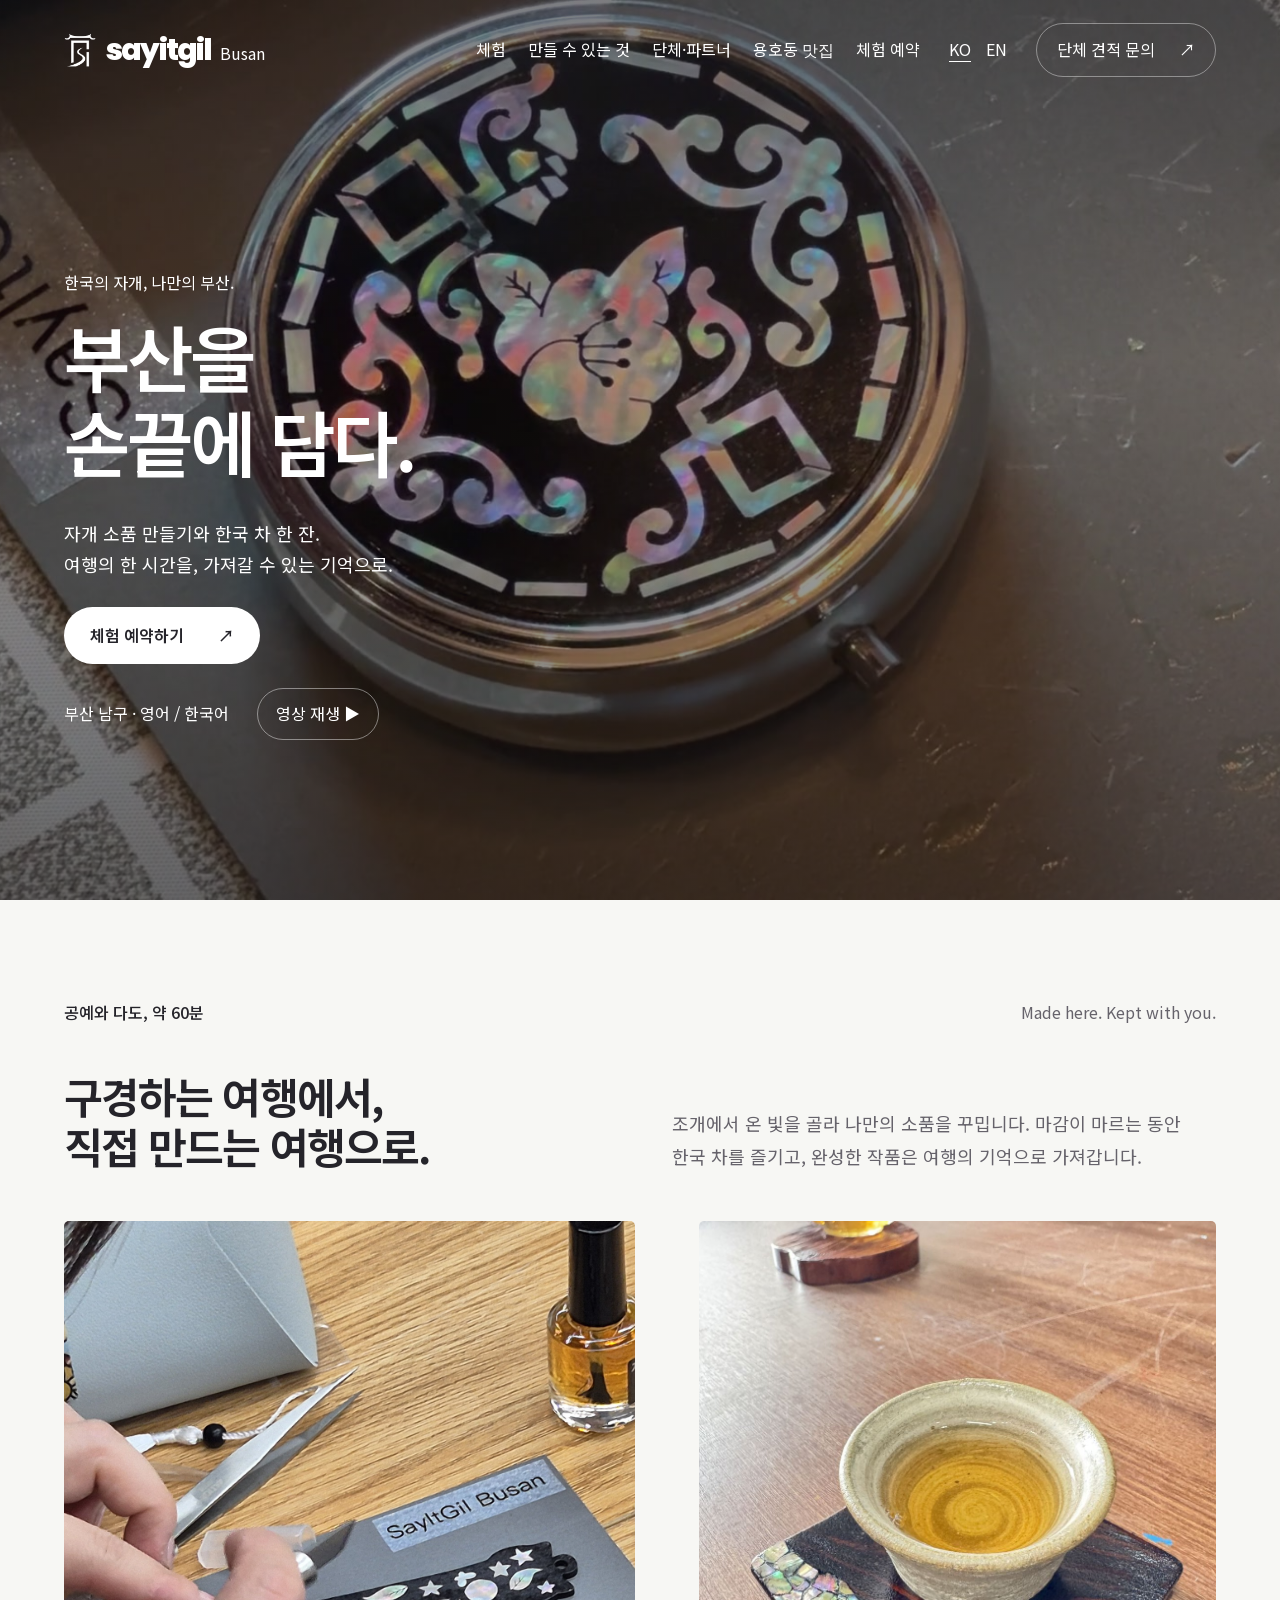
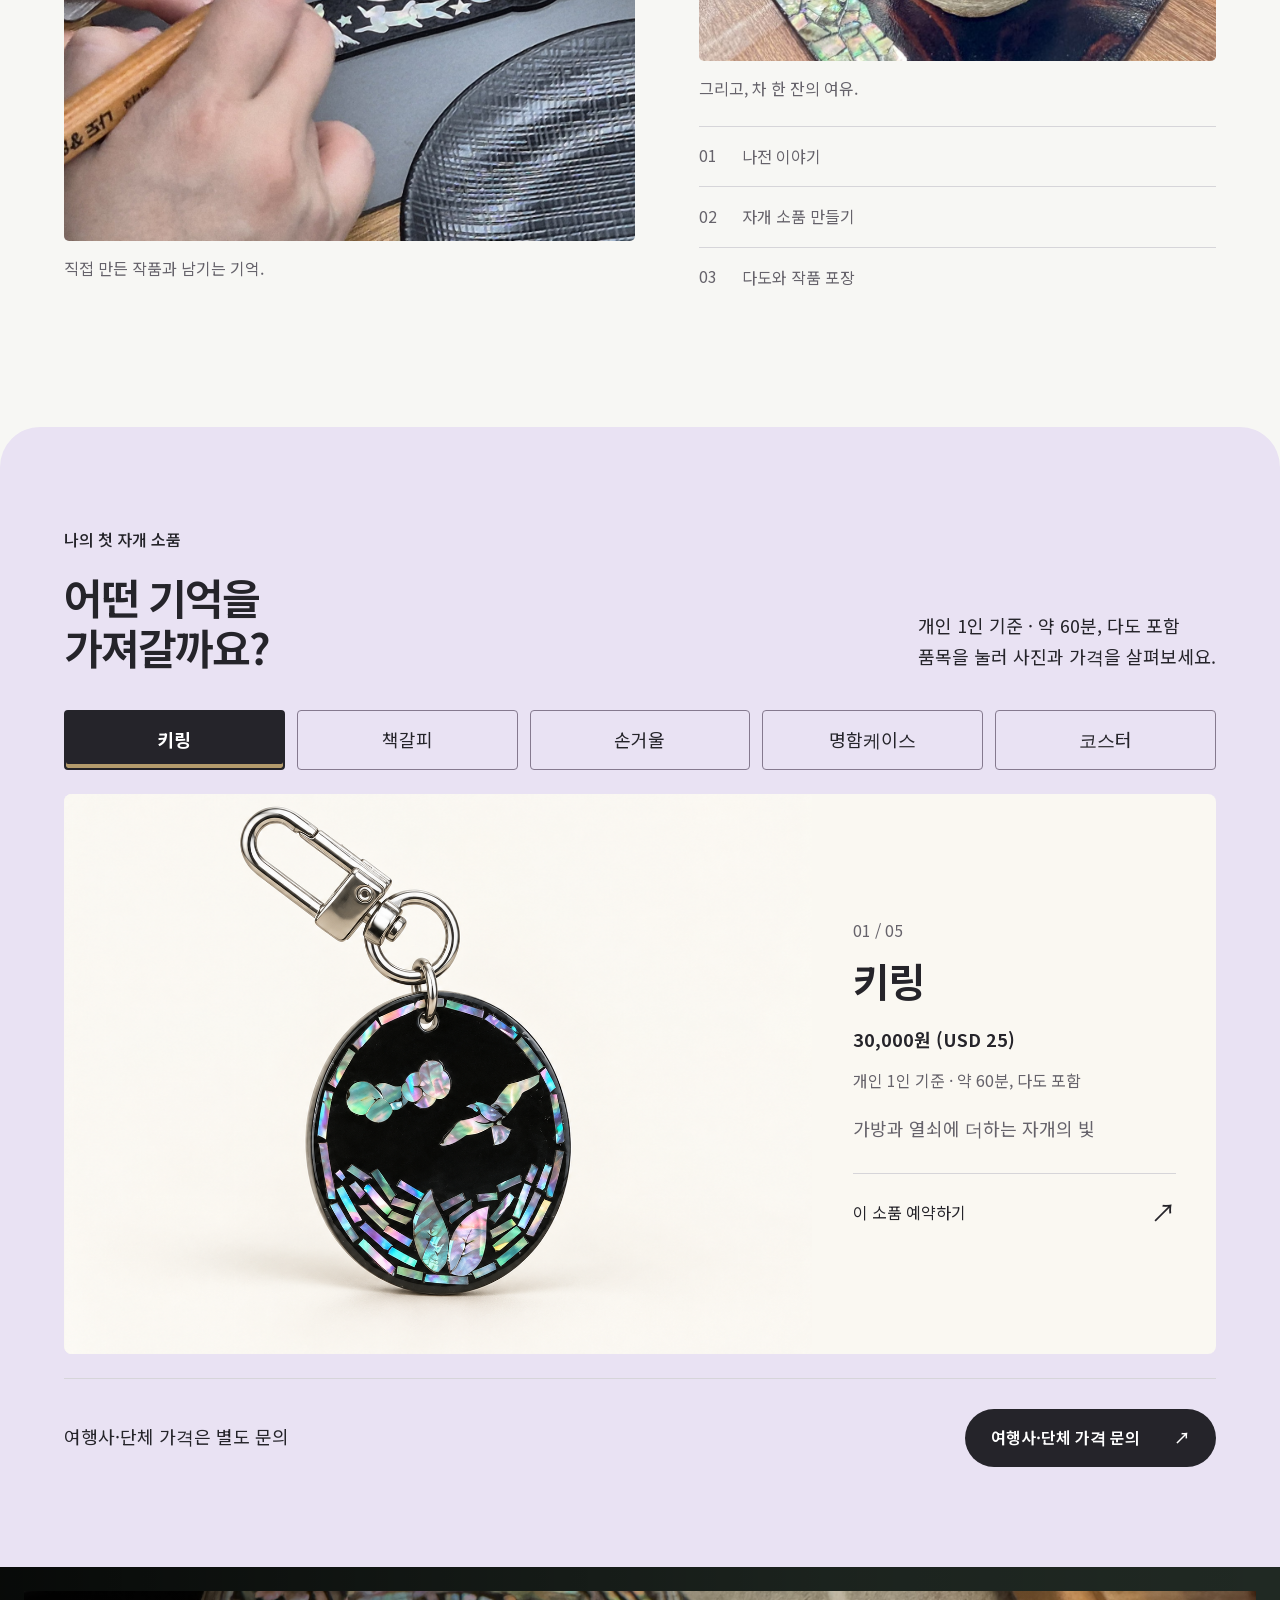
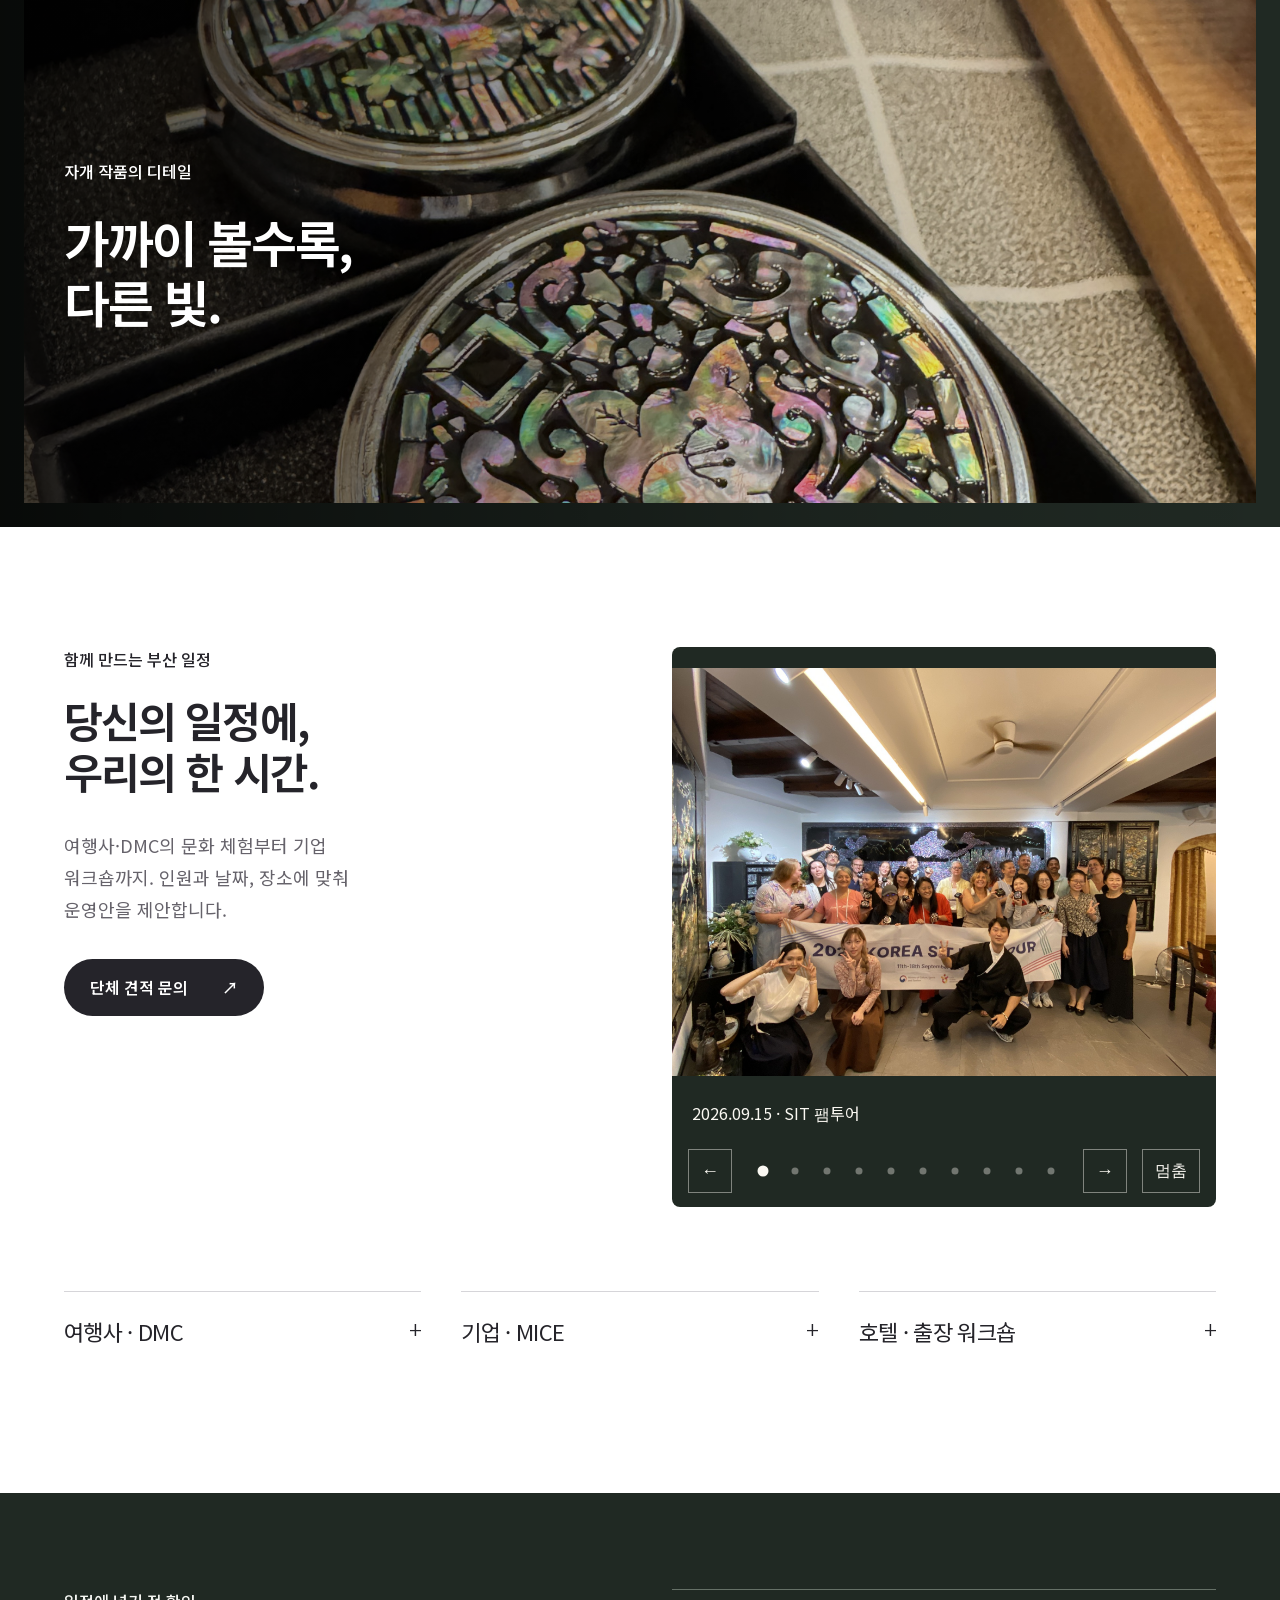
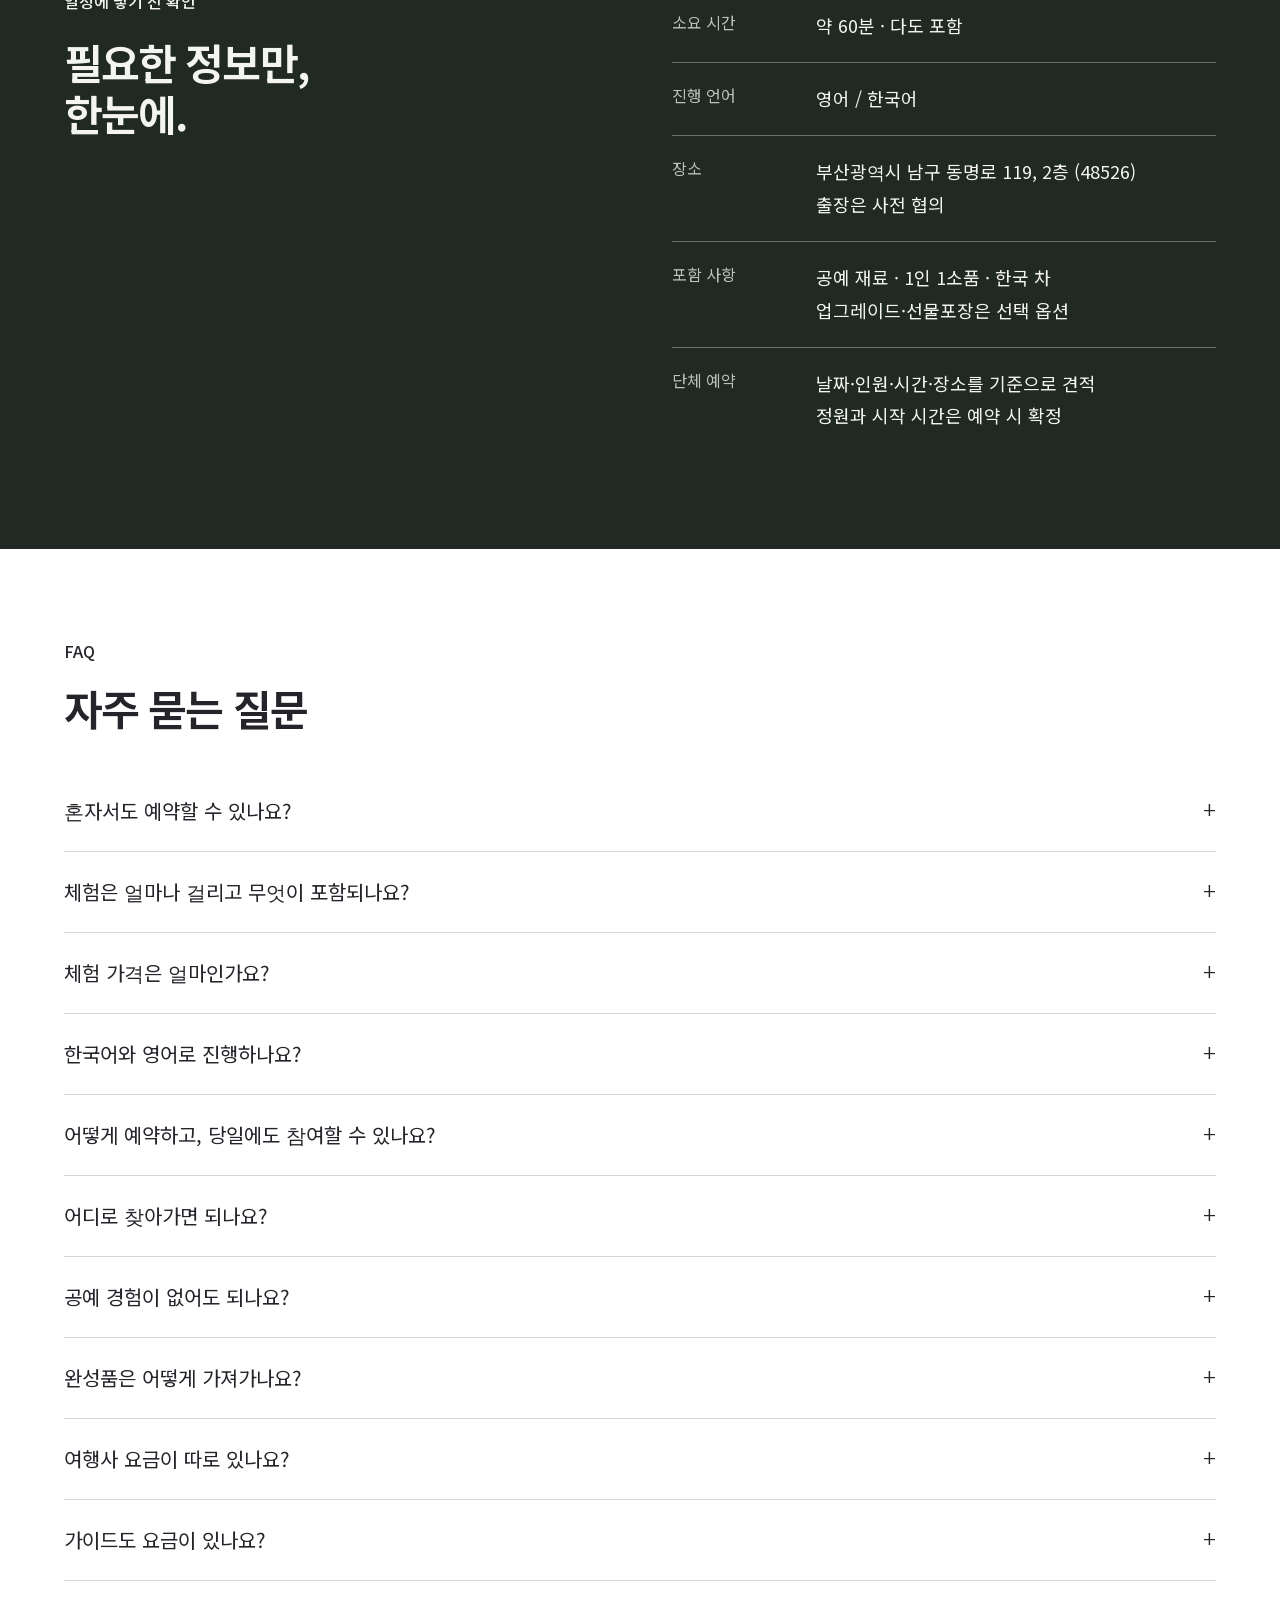
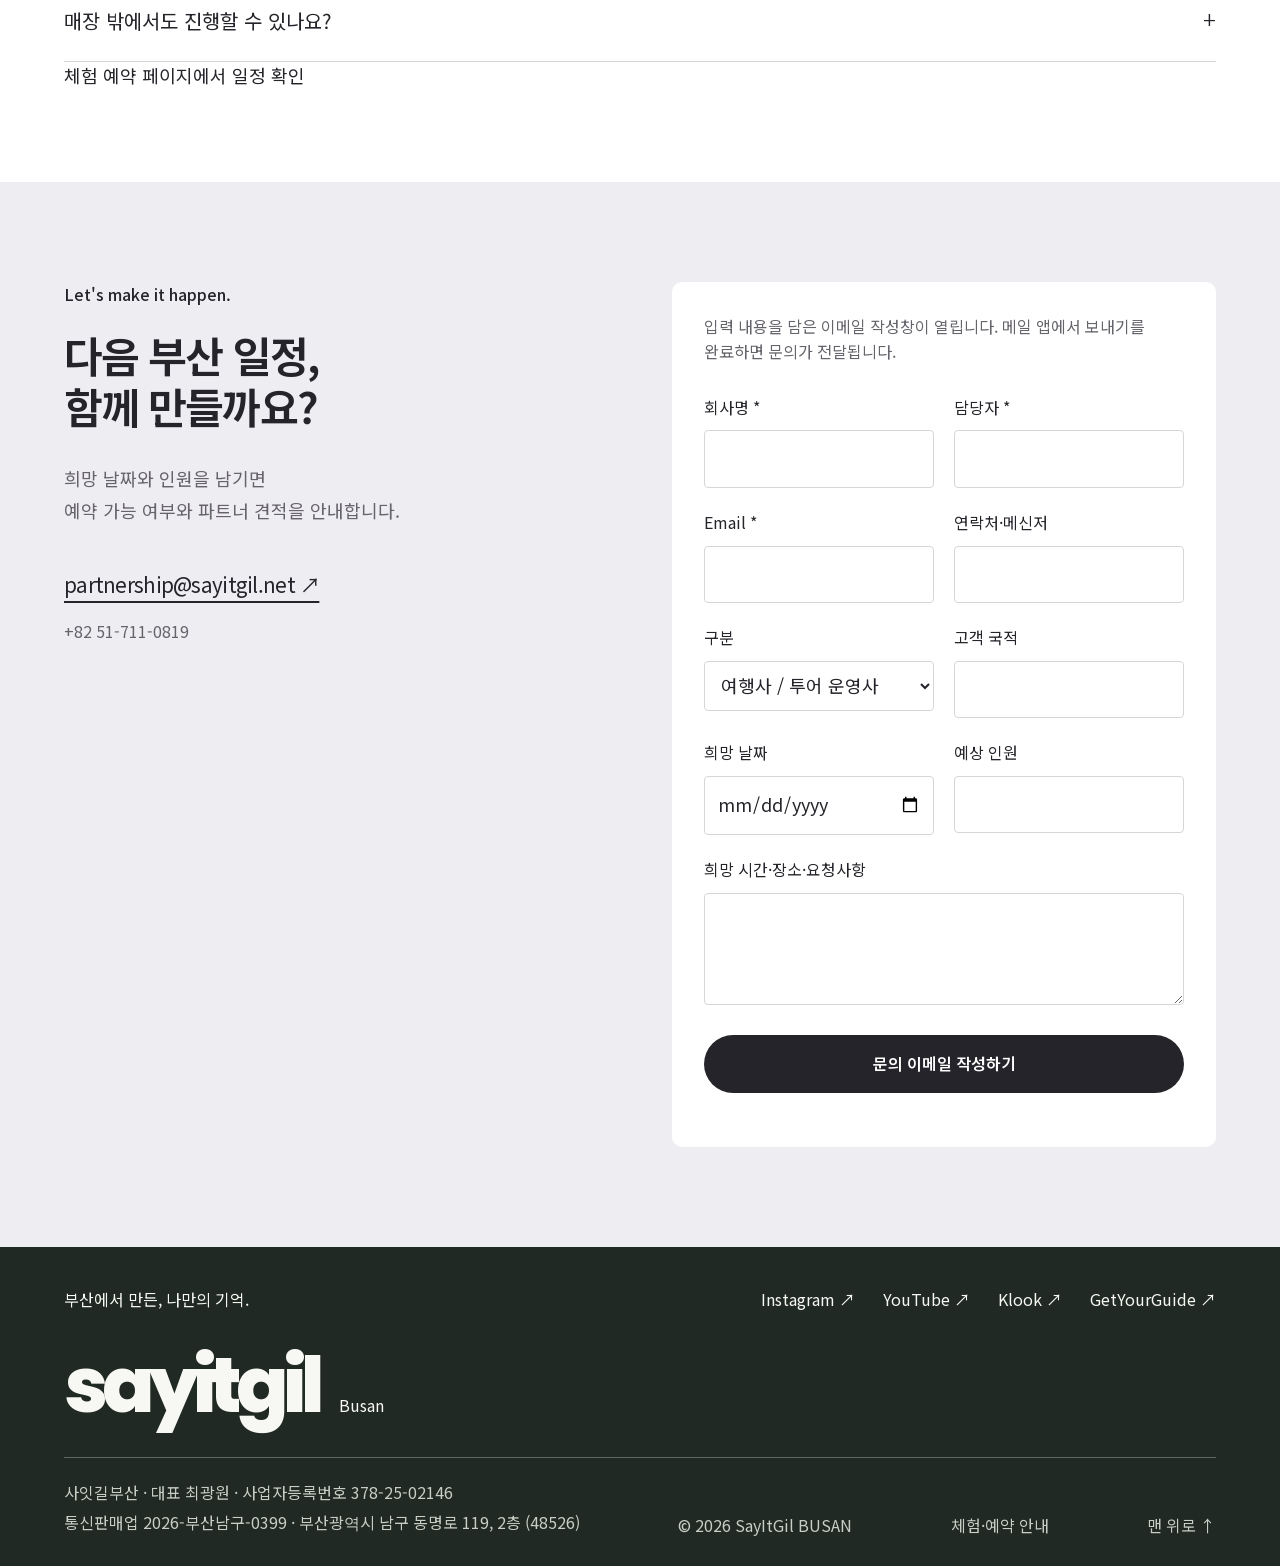
==== commit 29081360: "Add Korean visitor FAQs with matching structured data" ====
--- a/index.html
+++ b/index.html
@@ -1,5 +1,5 @@
-<!doctype html><html lang="ko"><head><meta charset="utf-8"><meta name="viewport" content="width=device-width,initial-scale=1"><title>사잇길부산 | 부산 자개 공예와 다도 체험</title><meta name="description" content="부산 남구 사잇길부산의 자개 공예와 다도 체험. 약 60분, 한국어·영어 진행. 개인·단체 예약, 품목별 가격과 방문 안내. Mother-of-pearl craft and Korean tea in Busan."><link rel="icon" href="/img/mark.png"><link rel="stylesheet" href="/styles.css"><meta name="robots" content="index,follow,max-image-preview:large"><link rel="alternate" hreflang="ko" href="https://www.sayitgil.net/"><link rel="alternate" hreflang="en" href="https://www.sayitgil.net/en/"><link rel="alternate" hreflang="x-default" href="https://www.sayitgil.net/en/"><link rel="canonical" href="https://www.sayitgil.net/"><link rel="describedby" href="/llms.txt" type="text/plain"><link rel="alternate" href="/experience.md" type="text/markdown" title="체험 안내 / Experience guide"><meta property="og:type" content="website"><meta property="og:url" content="https://www.sayitgil.net/"><meta property="og:title" content="사잇길부산 | Busan mother-of-pearl craft & Korean tea"><meta property="og:description" content="부산 남구 자개 공예와 다도 체험 · 약 60분 · 한국어/영어 · 개인 및 단체 예약. Mother-of-pearl craft and Korean tea in Busan."><meta property="og:image" content="https://www.sayitgil.net/img/og-hand-mirrors.jpg"><script type="application/ld+json">{"@context": "https://schema.org", "@graph": [{"@type": "LocalBusiness", "@id": "https://www.sayitgil.net/#business", "name": "사잇길부산", "alternateName": "SayItGil BUSAN", "url": "https://www.sayitgil.net/", "description": "부산 남구에서 자개 소품 만들기와 한국 차를 함께 경험하는 약 60분 공예 체험. Mother-of-pearl souvenir making and Korean tea in Nam-gu, Busan; about 60 minutes.", "telephone": "+82-51-711-0819", "email": "partnership@sayitgil.net", "image": "https://www.sayitgil.net/img/round6/experience.jpg", "address": [{"@type": "PostalAddress", "streetAddress": "동명로 119, 2층", "addressLocality": "남구", "addressRegion": "부산광역시", "postalCode": "48526", "addressCountry": "KR", "inLanguage": "ko"}, {"@type": "PostalAddress", "streetAddress": "2F, 119 Dongmyeong-ro", "addressLocality": "Nam-gu", "addressRegion": "Busan", "postalCode": "48526", "addressCountry": "South Korea", "inLanguage": "en"}], "sameAs": ["https://www.youtube.com/@sayitgil", "https://www.instagram.com/sayitgil/", "https://www.klook.com/en-US/activity/221471-busan-mother-of-pearl-craft-class-with-tea-ceremony/", "https://www.getyourguide.com/busan-l32281/busan-mother-of-pearl-craft-class-with-games-t1162229/", "https://www.kkday.com/en/product/683523", "https://www.airbnb.com/experiences/6804129", "https://www.google.com/maps?cid=4516739246951051170", "https://pcmap.place.naver.com/place/2031362333/home"], "geo": {"@type": "GeoCoordinates", "latitude": 35.1201896, "longitude": 129.1100697}, "hasMap": "https://www.google.com/maps?cid=4516739246951051170"}, {"@type": "Service", "@id": "https://www.sayitgil.net/#craft-experience", "name": "부산 자개 공예와 다도 체험 | Busan mother-of-pearl craft and Korean tea", "serviceType": "Mother-of-pearl craft workshop", "provider": {"@id": "https://www.sayitgil.net/#business"}, "areaServed": {"@type": "City", "name": "Busan"}, "description": "약 60분, 공예 재료·1인 1소품·한국 차 포함. 한국어·영어 진행. 단체와 출장 체험은 사전 협의. About 60 minutes with materials, one item per guest and Korean tea. Korean and English. Group and off-site workshops by arrangement.", "offers": [{"@type": "Offer", "name": "자개 키링 / Mother-of-pearl keyring", "price": 30000, "priceCurrency": "KRW", "url": "https://www.sayitgil.net/booking.html", "itemOffered": {"@type": "Service", "name": "자개 키링 만들기 / Mother-of-pearl keyring workshop"}}, {"@type": "Offer", "name": "자개 책갈피 / Mother-of-pearl bookmark", "price": 30000, "priceCurrency": "KRW", "url": "https://www.sayitgil.net/booking.html", "itemOffered": {"@type": "Service", "name": "자개 책갈피 만들기 / Mother-of-pearl bookmark workshop"}}, {"@type": "Offer", "name": "자개 손거울 / Mother-of-pearl hand mirror", "price": 35000, "priceCurrency": "KRW", "url": "https://www.sayitgil.net/booking.html", "itemOffered": {"@type": "Service", "name": "자개 손거울 만들기 / Mother-of-pearl hand mirror workshop"}}, {"@type": "Offer", "name": "자개 명함케이스 / Mother-of-pearl business card case", "price": 35000, "priceCurrency": "KRW", "url": "https://www.sayitgil.net/booking.html", "itemOffered": {"@type": "Service", "name": "자개 명함케이스 만들기 / Mother-of-pearl business card case workshop"}}, {"@type": "Offer", "name": "자개 코스터 / Mother-of-pearl coaster", "price": 50000, "priceCurrency": "KRW", "url": "https://www.sayitgil.net/booking.html", "itemOffered": {"@type": "Service", "name": "자개 코스터 만들기 / Mother-of-pearl coaster workshop"}}]}, {"@type": "WebSite", "@id": "https://www.sayitgil.net/#website", "name": "사잇길부산 | SayItGil BUSAN", "url": "https://www.sayitgil.net/", "inLanguage": ["ko", "en"], "publisher": {"@id": "https://www.sayitgil.net/#business"}}]}</script><meta name="naver-site-verification" content="e8a9a65adebbda06eb43364115efa83b726cf22c" />
-</head><body>
+<!doctype html><html lang="ko"><head><meta charset="utf-8"><meta name="viewport" content="width=device-width,initial-scale=1"><title>사잇길부산 | 부산 자개 공예와 다도 체험</title><meta name="description" content="부산 남구 사잇길부산의 자개 공예와 다도 체험. 약 60분, 한국어·영어 진행. 개인·단체 예약, 품목별 가격과 방문 안내. Mother-of-pearl craft and Korean tea in Busan."><link rel="icon" href="/img/mark.png"><link rel="stylesheet" href="/styles.css"><meta name="robots" content="index,follow,max-image-preview:large"><link rel="alternate" hreflang="ko" href="https://www.sayitgil.net/"><link rel="alternate" hreflang="en" href="https://www.sayitgil.net/en/"><link rel="alternate" hreflang="x-default" href="https://www.sayitgil.net/en/"><link rel="canonical" href="https://www.sayitgil.net/"><link rel="describedby" href="/llms.txt" type="text/plain"><link rel="alternate" href="/experience.md" type="text/markdown" title="체험 안내 / Experience guide"><meta property="og:type" content="website"><meta property="og:url" content="https://www.sayitgil.net/"><meta property="og:title" content="사잇길부산 | Busan mother-of-pearl craft & Korean tea"><meta property="og:description" content="부산 남구 자개 공예와 다도 체험 · 약 60분 · 한국어/영어 · 개인 및 단체 예약. Mother-of-pearl craft and Korean tea in Busan."><meta property="og:image" content="https://www.sayitgil.net/img/og-hand-mirrors.jpg"><script type="application/ld+json">{"@context": "https://schema.org", "@graph": [{"@type": "LocalBusiness", "@id": "https://www.sayitgil.net/#business", "name": "사잇길부산", "alternateName": "SayItGil BUSAN", "url": "https://www.sayitgil.net/", "description": "부산 남구에서 자개 소품 만들기와 한국 차를 함께 경험하는 약 60분 공예 체험. Mother-of-pearl souvenir making and Korean tea in Nam-gu, Busan; about 60 minutes.", "telephone": "+82-51-711-0819", "email": "partnership@sayitgil.net", "image": "https://www.sayitgil.net/img/round6/experience.jpg", "address": [{"@type": "PostalAddress", "streetAddress": "동명로 119, 2층", "addressLocality": "남구", "addressRegion": "부산광역시", "postalCode": "48526", "addressCountry": "KR", "inLanguage": "ko"}, {"@type": "PostalAddress", "streetAddress": "2F, 119 Dongmyeong-ro", "addressLocality": "Nam-gu", "addressRegion": "Busan", "postalCode": "48526", "addressCountry": "South Korea", "inLanguage": "en"}], "sameAs": ["https://www.youtube.com/@sayitgil", "https://www.instagram.com/sayitgil/", "https://www.klook.com/en-US/activity/221471-busan-mother-of-pearl-craft-class-with-tea-ceremony/", "https://www.getyourguide.com/busan-l32281/busan-mother-of-pearl-craft-class-with-games-t1162229/", "https://www.kkday.com/en/product/683523", "https://www.airbnb.com/experiences/6804129", "https://www.google.com/maps?cid=4516739246951051170", "https://pcmap.place.naver.com/place/2031362333/home"], "geo": {"@type": "GeoCoordinates", "latitude": 35.1201896, "longitude": 129.1100697}, "openingHoursSpecification": [{"@type": "OpeningHoursSpecification", "dayOfWeek": ["Monday","Tuesday","Wednesday","Thursday","Friday","Saturday","Sunday"], "opens": "10:00", "closes": "18:00"}], "hasMap": "https://www.google.com/maps?cid=4516739246951051170"}, {"@type": "Service", "@id": "https://www.sayitgil.net/#craft-experience", "name": "부산 자개 공예와 다도 체험 | Busan mother-of-pearl craft and Korean tea", "serviceType": "Mother-of-pearl craft workshop", "provider": {"@id": "https://www.sayitgil.net/#business"}, "areaServed": {"@type": "City", "name": "Busan"}, "description": "약 60분, 공예 재료·1인 1소품·한국 차 포함. 한국어·영어 진행. 단체와 출장 체험은 사전 협의. About 60 minutes with materials, one item per guest and Korean tea. Korean and English. Group and off-site workshops by arrangement.", "offers": [{"@type": "Offer", "name": "자개 키링 / Mother-of-pearl keyring", "price": 30000, "priceCurrency": "KRW", "url": "https://www.sayitgil.net/booking.html", "itemOffered": {"@type": "Service", "name": "자개 키링 만들기 / Mother-of-pearl keyring workshop"}}, {"@type": "Offer", "name": "자개 책갈피 / Mother-of-pearl bookmark", "price": 30000, "priceCurrency": "KRW", "url": "https://www.sayitgil.net/booking.html", "itemOffered": {"@type": "Service", "name": "자개 책갈피 만들기 / Mother-of-pearl bookmark workshop"}}, {"@type": "Offer", "name": "자개 손거울 / Mother-of-pearl hand mirror", "price": 35000, "priceCurrency": "KRW", "url": "https://www.sayitgil.net/booking.html", "itemOffered": {"@type": "Service", "name": "자개 손거울 만들기 / Mother-of-pearl hand mirror workshop"}}, {"@type": "Offer", "name": "자개 명함케이스 / Mother-of-pearl business card case", "price": 35000, "priceCurrency": "KRW", "url": "https://www.sayitgil.net/booking.html", "itemOffered": {"@type": "Service", "name": "자개 명함케이스 만들기 / Mother-of-pearl business card case workshop"}}, {"@type": "Offer", "name": "자개 코스터 / Mother-of-pearl coaster", "price": 50000, "priceCurrency": "KRW", "url": "https://www.sayitgil.net/booking.html", "itemOffered": {"@type": "Service", "name": "자개 코스터 만들기 / Mother-of-pearl coaster workshop"}}]}, {"@type": "WebSite", "@id": "https://www.sayitgil.net/#website", "name": "사잇길부산 | SayItGil BUSAN", "url": "https://www.sayitgil.net/", "inLanguage": ["ko", "en"], "publisher": {"@id": "https://www.sayitgil.net/#business"}}]}</script><meta name="naver-site-verification" content="e8a9a65adebbda06eb43364115efa83b726cf22c" />
+<script type="application/ld+json">{"@context": "https://schema.org", "@type": "FAQPage", "@id": "https://www.sayitgil.net/#faq", "inLanguage": "ko", "mainEntity": [{"@type": "Question", "name": "혼자서도 예약할 수 있나요?", "acceptedAnswer": {"@type": "Answer", "text": "1인 참여를 원하면 예약 페이지에서 희망 날짜와 인원을 선택해 가능 여부를 확인합니다. 선택한 회차에 1인 예약이 가능한지 확인되지 않으면 051-711-0819 또는 partnership@sayitgil.net으로 문의한 뒤 예약합니다."}}, {"@type": "Question", "name": "체험은 얼마나 걸리고 무엇이 포함되나요?", "acceptedAnswer": {"@type": "Answer", "text": "자개 공예와 한국 차를 포함해 약 60분입니다. 공예 재료와 1인당 완성품 한 개가 포함되며, 만든 소품은 가져갑니다."}}, {"@type": "Question", "name": "체험 가격은 얼마인가요?", "acceptedAnswer": {"@type": "Answer", "text": "공식 홈페이지 개인 체험 기준으로 키링·책갈피는 각 30,000원, 손거울·명함케이스는 각 35,000원, 코스터는 50,000원입니다. 약 60분 체험과 한국 차가 포함됩니다. 예약 채널과 선택 옵션에 따라 조건이 다를 수 있어 결제 전 최종 금액을 확인합니다. 여행사·단체는 별도 견적입니다."}}, {"@type": "Question", "name": "한국어와 영어로 진행하나요?", "acceptedAnswer": {"@type": "Answer", "text": "한국어와 영어로 진행합니다. 예약할 때 희망 언어를 확인합니다."}}, {"@type": "Question", "name": "어떻게 예약하고, 당일에도 참여할 수 있나요?", "acceptedAnswer": {"@type": "Answer", "text": "아래 체험 예약 페이지에서 날짜·시간·인원을 선택합니다. 당일 참여는 빈자리와 운영 가능 여부를 먼저 확인해야 하며, 방문 전 051-711-0819로 문의합니다."}}, {"@type": "Question", "name": "어디로 찾아가면 되나요?", "acceptedAnswer": {"@type": "Answer", "text": "주소는 부산광역시 남구 동명로 119, 2층(48526)입니다. 지도에서 사잇길부산을 검색하고 출발지 기준 경로를 확인합니다. 1층 해달(HAEDAL) 간판이 있는 건물의 2층으로 올라오면 됩니다."}}, {"@type": "Question", "name": "공예 경험이 없어도 되나요?", "acceptedAnswer": {"@type": "Answer", "text": "필요 없습니다. 처음 해 보는 분을 기준으로 진행합니다."}}, {"@type": "Question", "name": "완성품은 어떻게 가져가나요?", "acceptedAnswer": {"@type": "Answer", "text": "완성한 소품을 가져갑니다. 포장 옵션은 예약 시 확인하며, 항공 운반은 이용 항공사의 수하물 규정을 확인합니다."}}, {"@type": "Question", "name": "여행사 요금이 따로 있나요?", "acceptedAnswer": {"@type": "Answer", "text": "프로그램·인원·장소에 맞춰 파트너 견적을 안내합니다. 품목 업그레이드와 포장 옵션은 견적서에 구분해 명시합니다."}}, {"@type": "Question", "name": "가이드도 요금이 있나요?", "acceptedAnswer": {"@type": "Answer", "text": "동행 가이드의 동행료는 무료입니다. 작품 제작과 재료 제공 조건은 견적서에 명시합니다."}}, {"@type": "Question", "name": "매장 밖에서도 진행할 수 있나요?", "acceptedAnswer": {"@type": "Answer", "text": "출장 운영은 장소·날짜·인원을 확인해 가능 여부와 견적을 안내합니다."}}]}</script></head><body>
 <a class="skip" href="#experience"><span data-lang="ko">본문으로 이동</span><span data-lang="en">Skip to content</span></a>
 
 
@@ -12,12 +12,19 @@
 <section class="faq" id="faq">
   <div class="wrap">
     <p class="kicker">FAQ</p>
-    <div class="section-head"><h2><span data-lang="en">Questions from partners</span><span data-lang="ko">자주 묻는 질문</span></h2></div>
-    <details><summary><span data-lang="en">Do guests need any craft experience?</span><span data-lang="ko">공예 경험이 없어도 되나요?</span></summary><p><span data-lang="en">No. The class is designed for first-timers.</span><span data-lang="ko">필요 없습니다. 처음 해 보는 분을 기준으로 진행합니다.</span></p></details>
+    <div class="section-head"><h2><span data-lang="en">Workshop & partner questions</span><span data-lang="ko">자주 묻는 질문</span></h2></div>
+    <details><summary><span data-lang="ko">혼자서도 예약할 수 있나요?</span><span data-lang="en">Can I book for one person?</span></summary><p><span data-lang="ko">1인 참여를 원하면 예약 페이지에서 희망 날짜와 인원을 선택해 가능 여부를 확인합니다. 선택한 회차에 1인 예약이 가능한지 확인되지 않으면 051-711-0819 또는 partnership@sayitgil.net으로 문의한 뒤 예약합니다.</span><span data-lang="en">Check the booking page for your preferred date and one guest. If availability for one guest is not confirmed for that session, contact +82-51-711-0819 or partnership@sayitgil.net before booking.</span></p></details>
+<details><summary><span data-lang="ko">체험은 얼마나 걸리고 무엇이 포함되나요?</span><span data-lang="en">How long does the workshop take and what is included?</span></summary><p><span data-lang="ko">자개 공예와 한국 차를 포함해 약 60분입니다. 공예 재료와 1인당 완성품 한 개가 포함되며, 만든 소품은 가져갑니다.</span><span data-lang="en">The workshop takes about 60 minutes, including mother-of-pearl craft and Korean tea. Materials and one finished item per guest are included, and guests take their item home.</span></p></details>
+<details><summary><span data-lang="ko">체험 가격은 얼마인가요?</span><span data-lang="en">How much does the workshop cost?</span></summary><p><span data-lang="ko">공식 홈페이지 개인 체험 기준으로 키링·책갈피는 각 30,000원, 손거울·명함케이스는 각 35,000원, 코스터는 50,000원입니다. 약 60분 체험과 한국 차가 포함됩니다. 예약 채널과 선택 옵션에 따라 조건이 다를 수 있어 결제 전 최종 금액을 확인합니다. 여행사·단체는 별도 견적입니다.</span><span data-lang="en">The official website lists individual workshop prices of KRW 30,000 for a keyring or bookmark, KRW 35,000 for a hand mirror or business card case, and KRW 50,000 for a coaster, including about 60 minutes and Korean tea. Conditions may differ by booking channel and options; confirm the final amount before payment. Agency and group rates are quoted separately.</span></p></details>
+<details><summary><span data-lang="ko">한국어와 영어로 진행하나요?</span><span data-lang="en">Is the workshop available in Korean and English?</span></summary><p><span data-lang="ko">한국어와 영어로 진행합니다. 예약할 때 희망 언어를 확인합니다.</span><span data-lang="en">The workshop is offered in Korean and English. Confirm your preferred language when booking.</span></p></details>
+<details><summary><span data-lang="ko">어떻게 예약하고, 당일에도 참여할 수 있나요?</span><span data-lang="en">How do I book, and can I join today?</span></summary><p><span data-lang="ko">아래 체험 예약 페이지에서 날짜·시간·인원을 선택합니다. 당일 참여는 빈자리와 운영 가능 여부를 먼저 확인해야 하며, 방문 전 051-711-0819로 문의합니다.</span><span data-lang="en">Choose your date, time and guest count on the workshop booking page below. Same-day participation depends on availability; call +82-51-711-0819 before visiting.</span></p></details>
+<details><summary><span data-lang="ko">어디로 찾아가면 되나요?</span><span data-lang="en">Where is SayItGil BUSAN?</span></summary><p><span data-lang="ko">주소는 부산광역시 남구 동명로 119, 2층(48526)입니다. 지도에서 사잇길부산을 검색하고 출발지 기준 경로를 확인합니다. 1층 해달(HAEDAL) 간판이 있는 건물의 2층으로 올라오면 됩니다.</span><span data-lang="en">Visit 2F, 119 Dongmyeong-ro, Nam-gu, Busan, South Korea (48526). Search for SayItGil BUSAN on your map and check directions from your starting point. Look for the HAEDAL sign on the first floor and go up to the second floor.</span></p></details>
+<details><summary><span data-lang="en">Do guests need any craft experience?</span><span data-lang="ko">공예 경험이 없어도 되나요?</span></summary><p><span data-lang="en">No. The class is designed for first-timers.</span><span data-lang="ko">필요 없습니다. 처음 해 보는 분을 기준으로 진행합니다.</span></p></details>
     <details><summary><span data-lang="en">How can guests carry their finished item?</span><span data-lang="ko">완성품은 어떻게 가져가나요?</span></summary><p><span data-lang="en">Guests take home their finished item. Packing options are confirmed when booking; check your airline's baggage rules for carriage.</span><span data-lang="ko">완성한 소품을 가져갑니다. 포장 옵션은 예약 시 확인하며, 항공 운반은 이용 항공사의 수하물 규정을 확인합니다.</span></p></details>
     <details><summary><span data-lang="en">Do you offer partner or net rates?</span><span data-lang="ko">여행사 요금이 따로 있나요?</span></summary><p><span data-lang="en">Partner rates are quoted for your program, group size and venue. Optional upgrades and packaging are itemized in the quote.</span><span data-lang="ko">프로그램·인원·장소에 맞춰 파트너 견적을 안내합니다. 품목 업그레이드와 포장 옵션은 견적서에 구분해 명시합니다.</span></p></details>
     <details><summary><span data-lang="en">Is the tour guide charged?</span><span data-lang="ko">가이드도 요금이 있나요?</span></summary><p><span data-lang="en">Accompanying tour guides pay no attendance fee. Any craft participation or materials are specified in the quote.</span><span data-lang="ko">동행 가이드의 동행료는 무료입니다. 작품 제작과 재료 제공 조건은 견적서에 명시합니다.</span></p></details>
     <details><summary><span data-lang="en">Can you run the class outside your studio?</span><span data-lang="ko">매장 밖에서도 진행할 수 있나요?</span></summary><p><span data-lang="en">Off-site sessions can be arranged. Send the venue, date and group size for a feasibility check and quote.</span><span data-lang="ko">출장 운영은 장소·날짜·인원을 확인해 가능 여부와 견적을 안내합니다.</span></p></details>
+    <p><a href="/booking.html?lang=ko"><span data-lang="ko">체험 예약 페이지에서 일정 확인</span><span data-lang="en">Check dates on the workshop booking page</span></a></p>
   </div>
 </section>
 <section id="inquiry" class="inquiry"><div class="inquiry-heading"><p class="kicker">Let's make it happen.</p><h2><span data-lang="ko">다음 부산 일정,<br>함께 만들까요?</span><span data-lang="en">A new memory<br>for your next trip.</span></h2><p><span data-lang="ko">희망 날짜와 인원을 남기면<br>예약 가능 여부와 파트너 견적을 안내합니다.</span><span data-lang="en">Share your preferred date and group size.<br>We will reply with availability and a partner quote.</span></p><a href="mailto:partnership@sayitgil.net" class="email-link">partnership@sayitgil.net ↗</a><a href="tel:+82517110819" class="phone-link">+82 51-711-0819</a></div><form id="inquiry-form" novalidate>
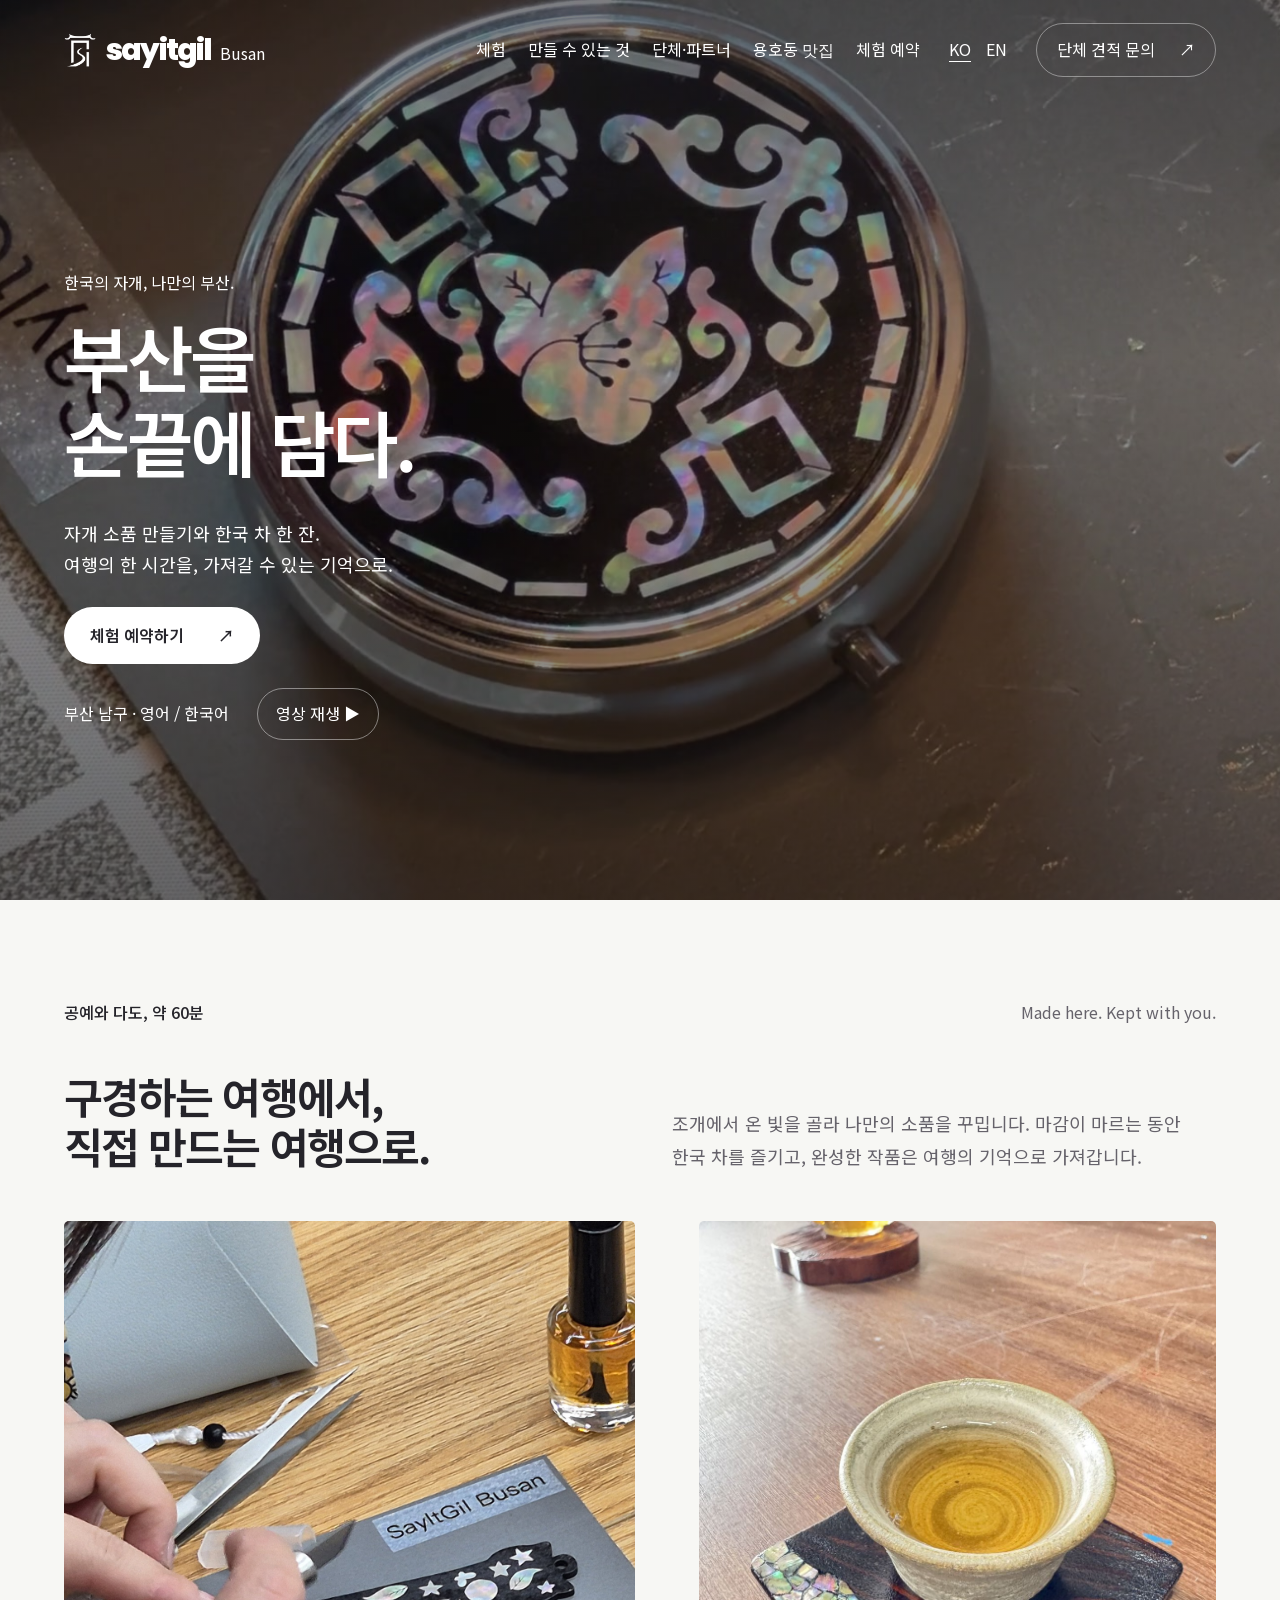
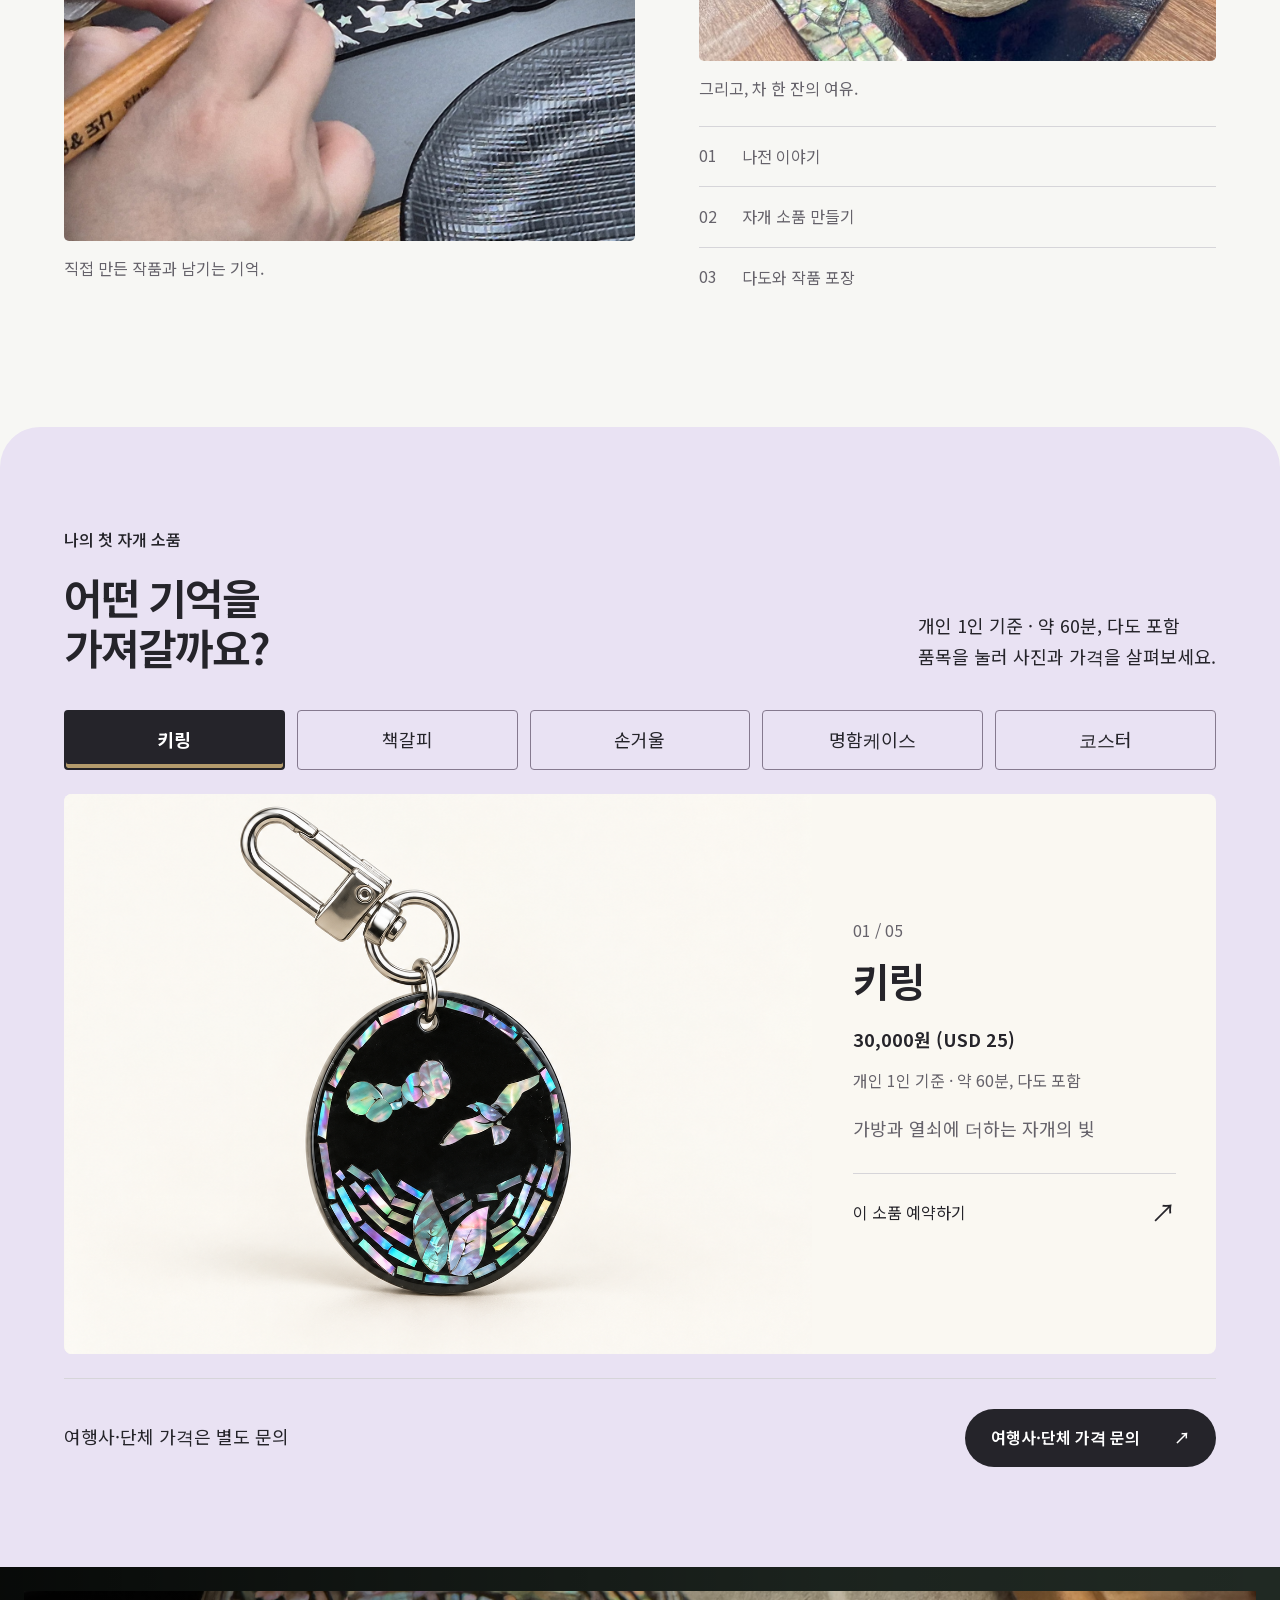
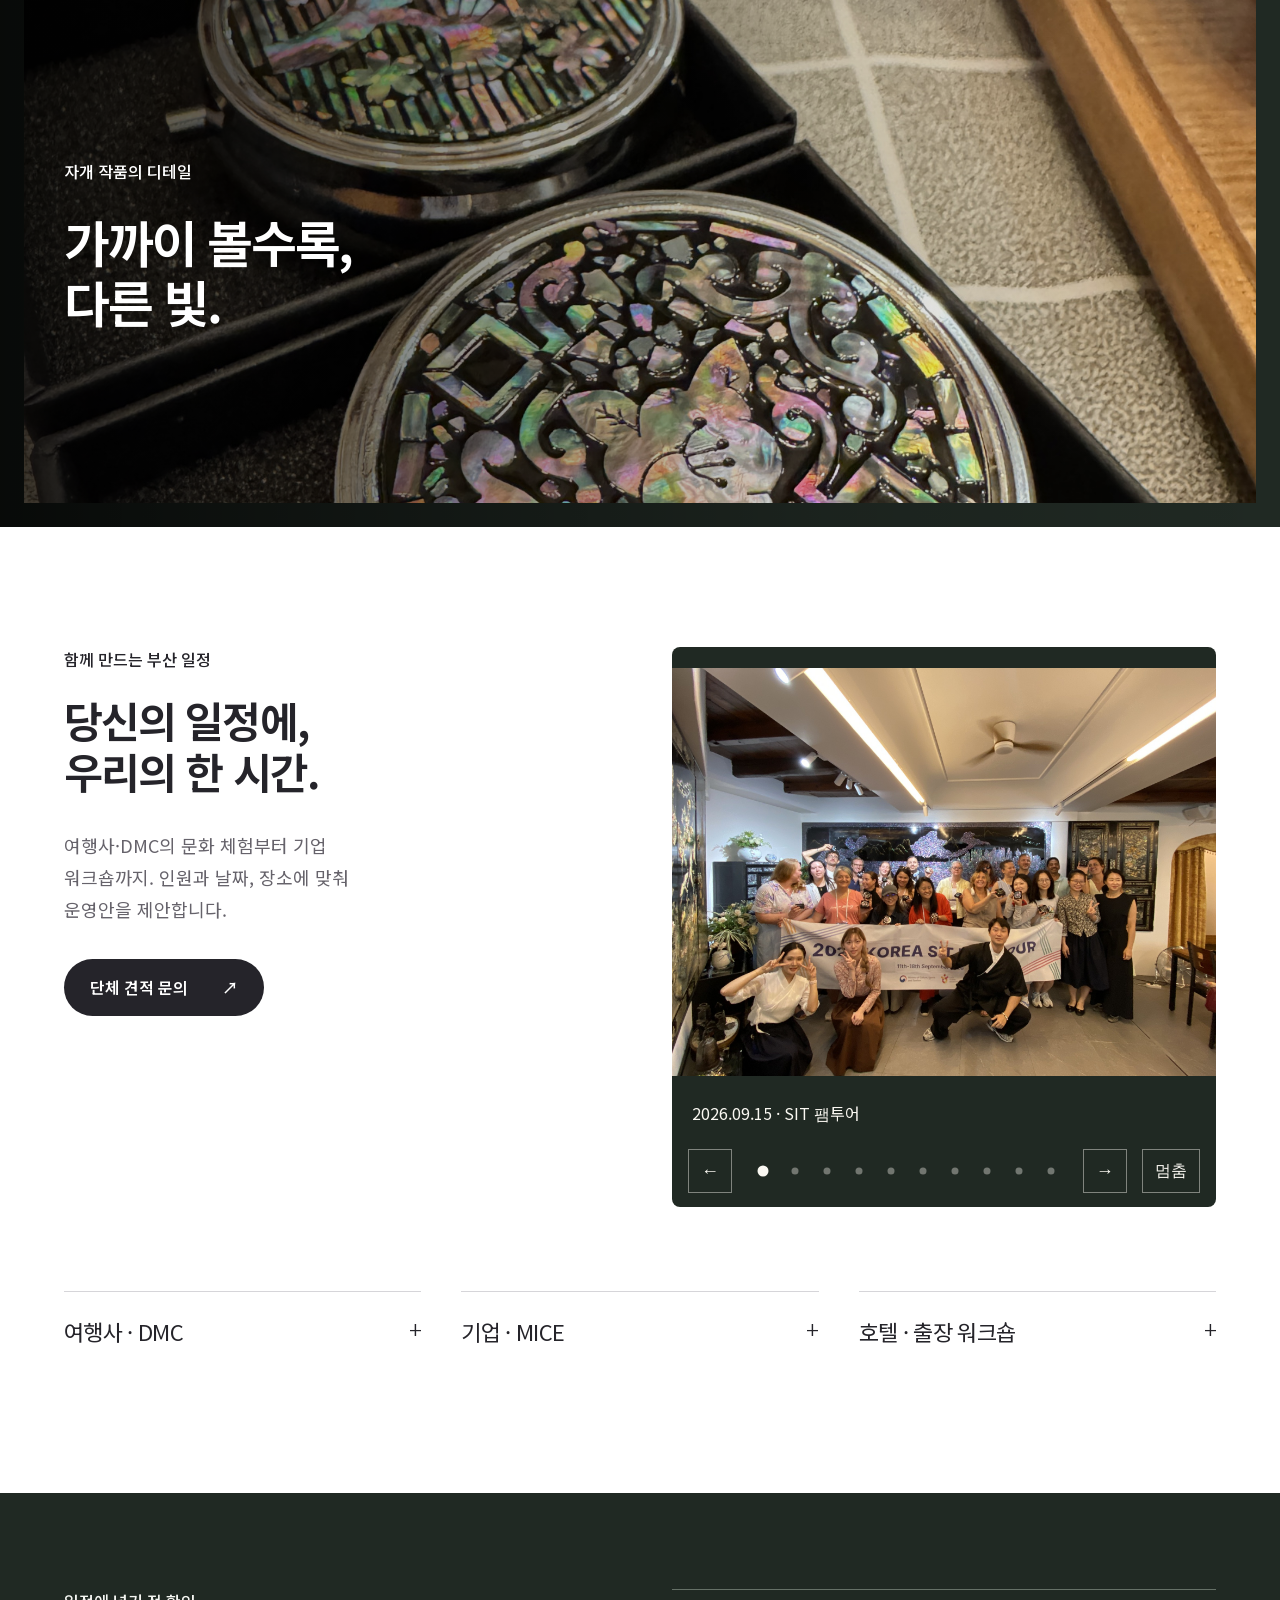
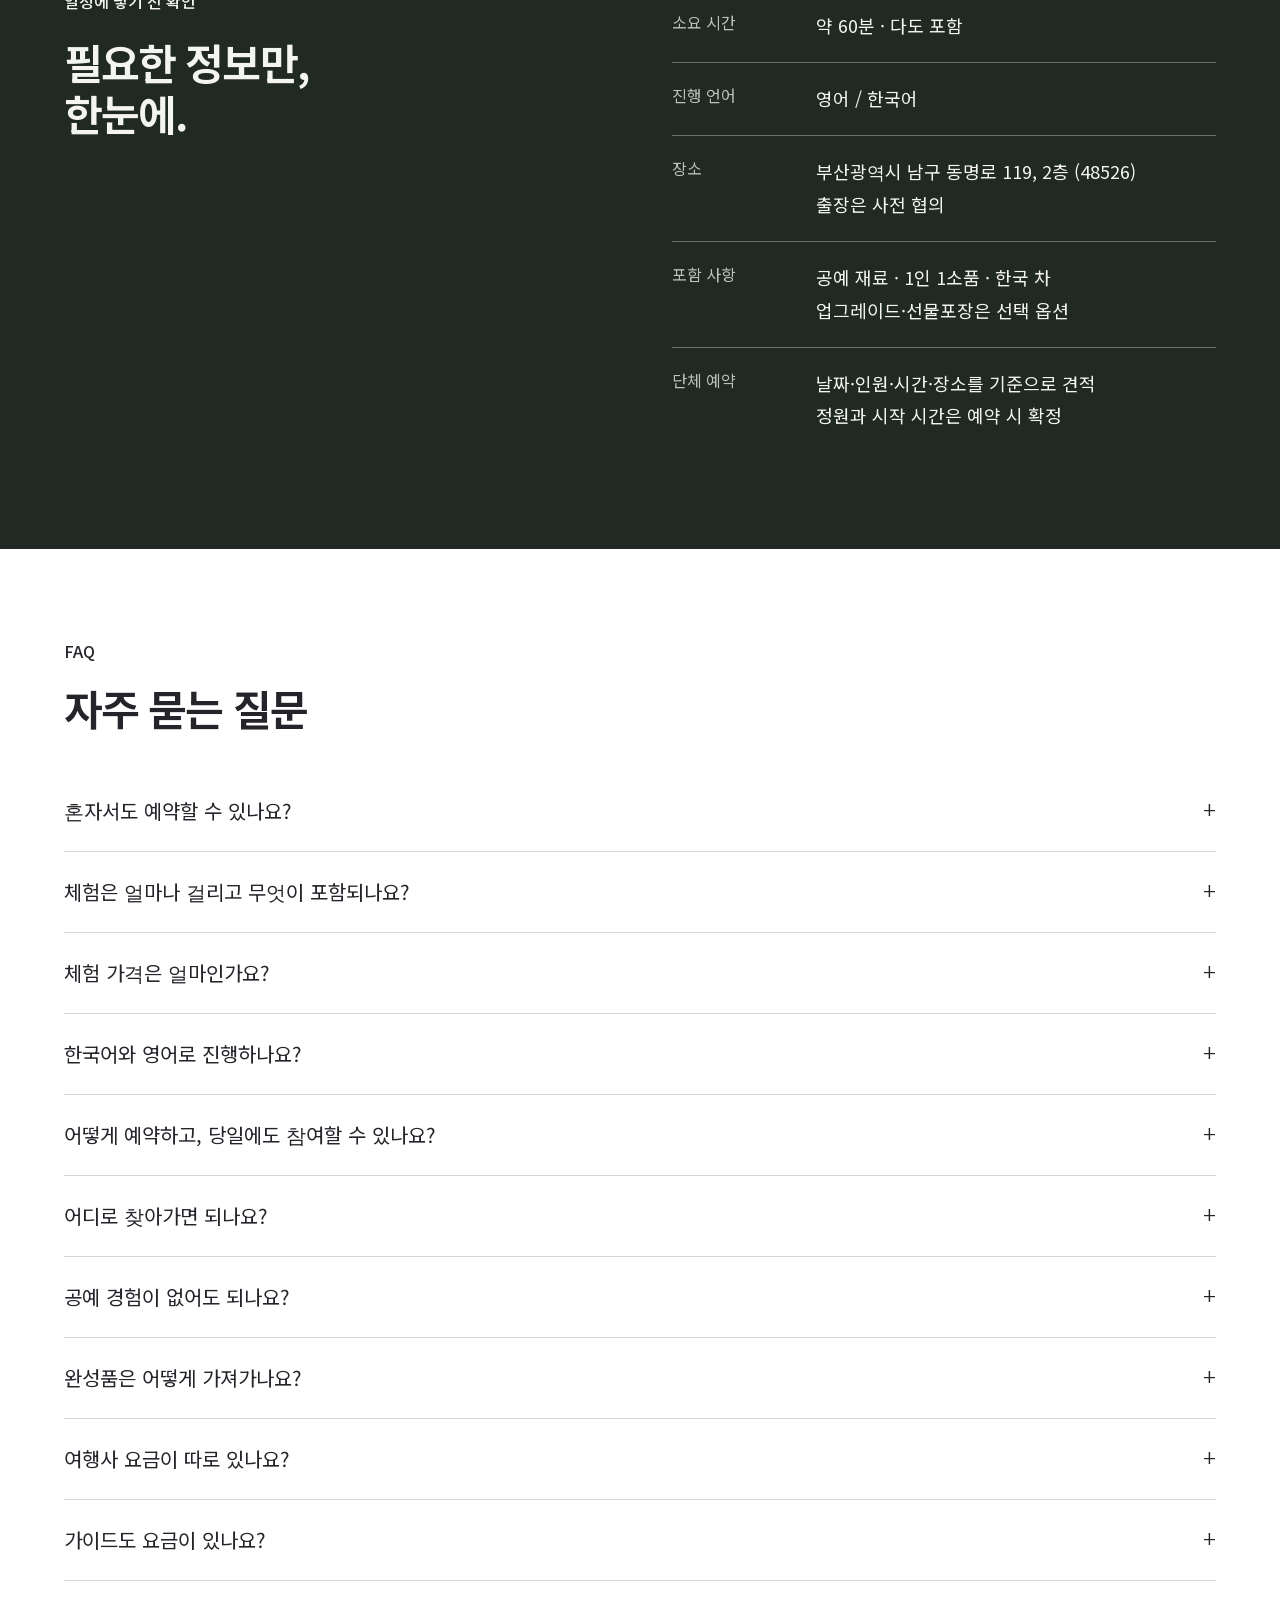
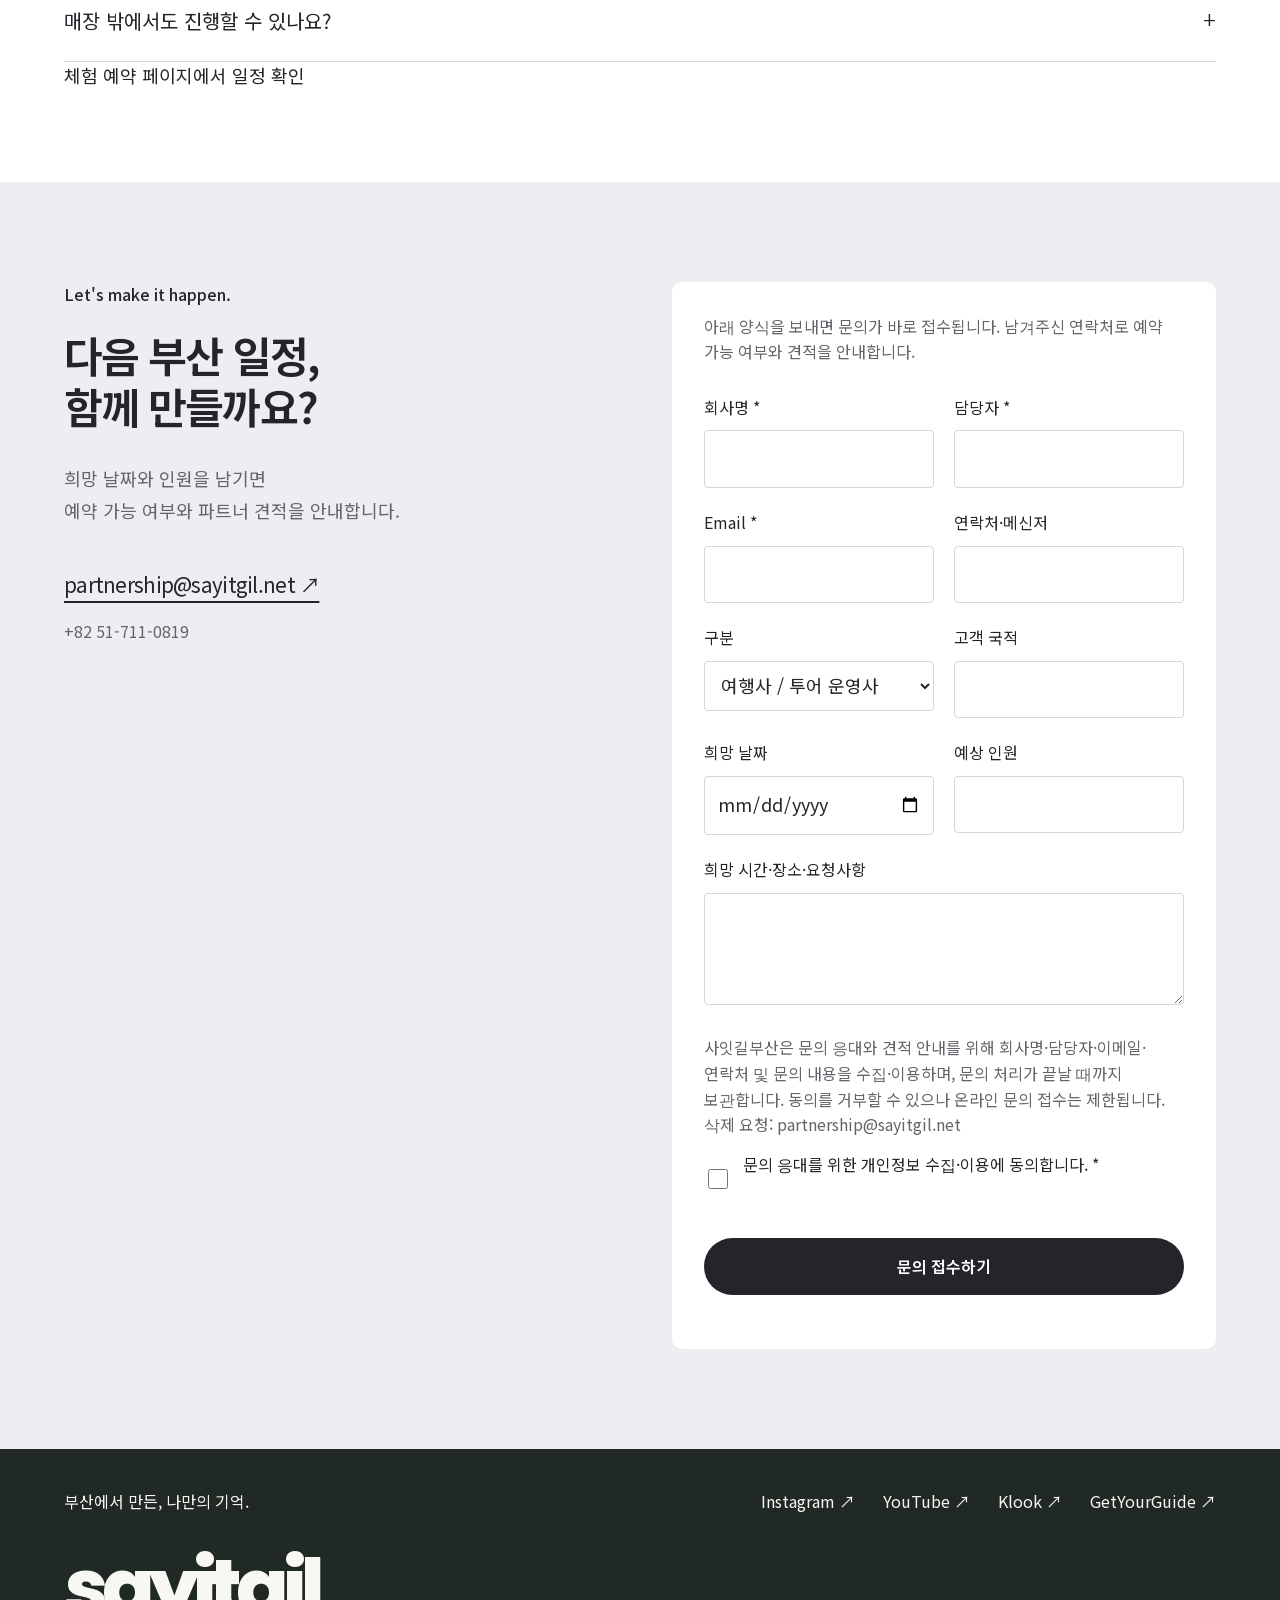
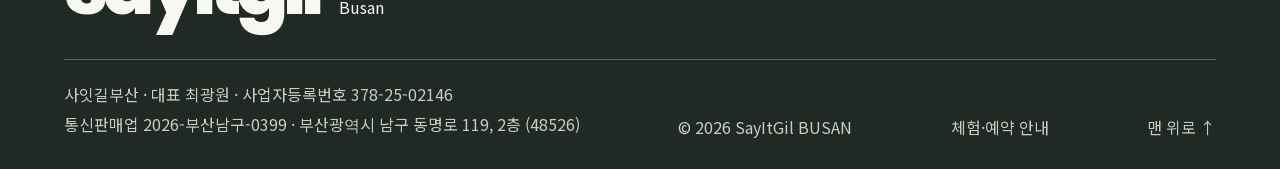
==== commit 9710ba69: "Accept website inquiries directly into a private management sheet" ====
--- a/index.html
+++ b/index.html
@@ -28,23 +28,24 @@
   </div>
 </section>
 <section id="inquiry" class="inquiry"><div class="inquiry-heading"><p class="kicker">Let's make it happen.</p><h2><span data-lang="ko">다음 부산 일정,<br>함께 만들까요?</span><span data-lang="en">A new memory<br>for your next trip.</span></h2><p><span data-lang="ko">희망 날짜와 인원을 남기면<br>예약 가능 여부와 파트너 견적을 안내합니다.</span><span data-lang="en">Share your preferred date and group size.<br>We will reply with availability and a partner quote.</span></p><a href="mailto:partnership@sayitgil.net" class="email-link">partnership@sayitgil.net ↗</a><a href="tel:+82517110819" class="phone-link">+82 51-711-0819</a></div><form id="inquiry-form" novalidate>
-<p class="full form-note"><span data-lang="ko">입력 내용을 담은 이메일 작성창이 열립니다. 메일 앱에서 보내기를 완료하면 문의가 전달됩니다.</span><span data-lang="en">This opens a draft in your email app. Send the email there to deliver your inquiry.</span></p>
+<p class="full form-note"><span data-lang="ko">아래 양식을 보내면 문의가 바로 접수됩니다. 남겨주신 연락처로 예약 가능 여부와 견적을 안내합니다.</span><span data-lang="en">Submit this form to send your inquiry directly. We will contact you with availability and a quote.</span></p>
       <input type="text" name="_hp" class="hp" tabindex="-1" autocomplete="off" aria-hidden="true">
-      <div><label for="company"><span data-lang="en">Company</span><span data-lang="ko">회사명</span> *</label><input id="company" name="company" autocomplete="organization" required></div>
-      <div><label for="name"><span data-lang="en">Contact name</span><span data-lang="ko">담당자</span> *</label><input id="name" name="name" autocomplete="name" required></div>
-      <div><label for="email">Email *</label><input id="email" name="email" type="email" autocomplete="email" required></div>
-      <div><label for="phone"><span data-lang="en">Phone / Messenger</span><span data-lang="ko">연락처·메신저</span></label><input id="phone" name="phone"></div>
+      <div><label for="company"><span data-lang="en">Company</span><span data-lang="ko">회사명</span> *</label><input id="company" name="company" maxlength="150" autocomplete="organization" required></div>
+      <div><label for="name"><span data-lang="en">Contact name</span><span data-lang="ko">담당자</span> *</label><input id="name" name="name" maxlength="100" autocomplete="name" required></div>
+      <div><label for="email">Email *</label><input id="email" name="email" maxlength="254" type="email" autocomplete="email" required></div>
+      <div><label for="phone"><span data-lang="en">Phone / Messenger</span><span data-lang="ko">연락처·메신저</span></label><input id="phone" name="phone" maxlength="150"></div>
       <div><label for="type"><span data-lang="en">Partner type</span><span data-lang="ko">구분</span></label>
         <select id="type" name="type">
           <option value="Travel agency" data-en="Travel agency / Tour operator" data-ko="여행사 / 투어 운영사">여행사 / 투어 운영사</option><option value="DMC" data-en="DMC / Land operator" data-ko="DMC / 현지 운영사">DMC / 현지 운영사</option><option value="MICE" data-en="MICE / Corporate" data-ko="MICE / 기업">MICE / 기업</option><option value="Hotel" data-en="Hotel / Venue" data-ko="호텔 / 행사장">호텔 / 행사장</option><option value="Other" data-en="Other" data-ko="기타">기타</option>
         </select></div>
-      <div><label for="market"><span data-lang="en">Guest nationality</span><span data-lang="ko">고객 국적</span></label><input id="market" name="market"></div>
+      <div><label for="market"><span data-lang="en">Guest nationality</span><span data-lang="ko">고객 국적</span></label><input id="market" name="market" maxlength="150"></div>
       <div><label for="date"><span data-lang="en">Preferred date</span><span data-lang="ko">희망 날짜</span></label><input id="date" name="date" type="date"></div>
-      <div><label for="pax"><span data-lang="en">Guests (approx.)</span><span data-lang="ko">예상 인원</span></label><input id="pax" name="pax" type="number" min="1"></div>
-      <div class="full"><label for="message"><span data-lang="en">Preferred time, venue and requirements</span><span data-lang="ko">희망 시간·장소·요청사항</span></label><textarea id="message" name="message"></textarea></div>
-      <div class="full"><button class="btn btn-dark" type="submit"><span data-lang="en">Compose inquiry email</span><span data-lang="ko">문의 이메일 작성하기</span></button></div>
+      <div><label for="pax"><span data-lang="en">Guests (approx.)</span><span data-lang="ko">예상 인원</span></label><input id="pax" name="pax" type="number" min="1" max="10000" step="1" required></div>
+      <div class="full"><label for="message"><span data-lang="en">Preferred time, venue and requirements</span><span data-lang="ko">희망 시간·장소·요청사항</span></label><textarea id="message" name="message" maxlength="4000"></textarea></div>
+      <div class="full inquiry-consent"><p class="form-note"><span data-lang="ko">사잇길부산은 문의 응대와 견적 안내를 위해 회사명·담당자·이메일·연락처 및 문의 내용을 수집·이용하며, 문의 처리가 끝날 때까지 보관합니다. 동의를 거부할 수 있으나 온라인 문의 접수는 제한됩니다. 삭제 요청: partnership@sayitgil.net</span><span data-lang="en">SayItGil BUSAN uses your company, name, email, contact details and inquiry to respond and prepare a quote, and keeps them until the inquiry is resolved. You may refuse consent, but cannot submit this online form without it. To request deletion: partnership@sayitgil.net</span></p><label class="consent-label" for="inquiry-consent"><input type="checkbox" id="inquiry-consent" name="consent" required><span data-lang="ko">문의 응대를 위한 개인정보 수집·이용에 동의합니다. *</span><span data-lang="en">I agree to the use of my details to respond to this inquiry. *</span></label></div>
+      <div class="full"><button class="btn btn-dark" type="submit"><span data-lang="en">Submit inquiry</span><span data-lang="ko">문의 접수하기</span></button></div>
       <p class="form-status" id="form-status" role="status"></p>
     </form></section>
 <footer><div class="footer-top"><p><span data-lang="ko">부산에서 만든, 나만의 기억.</span><span data-lang="en">A personal memory, made in Busan.</span></p><div><a href="https://www.instagram.com/sayitgil/" target="_blank" rel="noopener">Instagram ↗</a><a href="https://www.youtube.com/@sayitgil" target="_blank" rel="noopener">YouTube ↗</a><a href="https://www.klook.com/en-US/activity/221471-busan-mother-of-pearl-craft-class-with-tea-ceremony/" target="_blank" rel="noopener">Klook ↗</a><a href="https://www.getyourguide.com/busan-l32281/busan-mother-of-pearl-craft-class-with-games-t1162229/" target="_blank" rel="noopener">GetYourGuide ↗</a></div></div><div class="footer-wordmark">sayitgil<span>Busan</span></div><div class="footer-bottom"><p>사잇길부산 · 대표 최광원 · 사업자등록번호 378-25-02146<br>통신판매업 2026-부산남구-0399 · 부산광역시 남구 동명로 119, 2층 (48526)</p><span>© 2026 SayItGil BUSAN</span><a href="/experience-guide.html"><span data-lang="ko">체험·예약 안내</span><span data-lang="en">Experience & booking guide</span></a><a href="#top"><span data-lang="ko">맨 위로</span><span data-lang="en">Back to top</span> ↑</a></div></footer>
-</main><a class="floating-inquiry" href="#inquiry" hidden><span data-lang="ko">단체 견적 문의</span><span data-lang="en">Request a quote</span> <span aria-hidden="true">↗</span></a><script src="/main.js"></script></body></html>
+</main><a class="floating-inquiry" href="#inquiry" hidden><span data-lang="ko">단체 견적 문의</span><span data-lang="en">Request a quote</span> <span aria-hidden="true">↗</span></a><script src="/main.js?v=inquiry-20261028"></script></body></html>
 
--- a/styles.css
+++ b/styles.css
@@ -213,3 +213,6 @@
 @media (min-width:801px) and (max-width:1200px){.menu-toggle{display:flex;align-items:center;gap:10px;min-height:44px;background:transparent;border:1px solid #ffffff70;color:white;padding:9px 18px;border-radius:25px}.nav-links{display:none;position:absolute;left:var(--pad);right:var(--pad);top:100px;padding:24px;border-radius:12px;background:white;color:var(--ink);gap:16px;box-shadow:0 8px 40px #0002;flex-wrap:wrap}.nav-links.open{display:flex}.nav-inquiry{border-color:var(--line);width:100%;justify-content:space-between}}
 
 .lang-switch a{display:inline-flex;align-items:center;justify-content:center;font-family:inherit}
+
+/* Direct inquiry submission */
+.inquiry-consent .form-note{margin:0 0 14px}.consent-label{display:flex!important;align-items:flex-start;gap:12px;cursor:pointer;font-size:14px;line-height:1.65}.consent-label input[type="checkbox"]{width:20px;min-width:20px;height:20px;margin-top:3px;accent-color:#202923}.inquiry button:disabled{opacity:.65;cursor:wait}.form-status{grid-column:1/-1;overflow-wrap:anywhere;scroll-margin-top:100px}
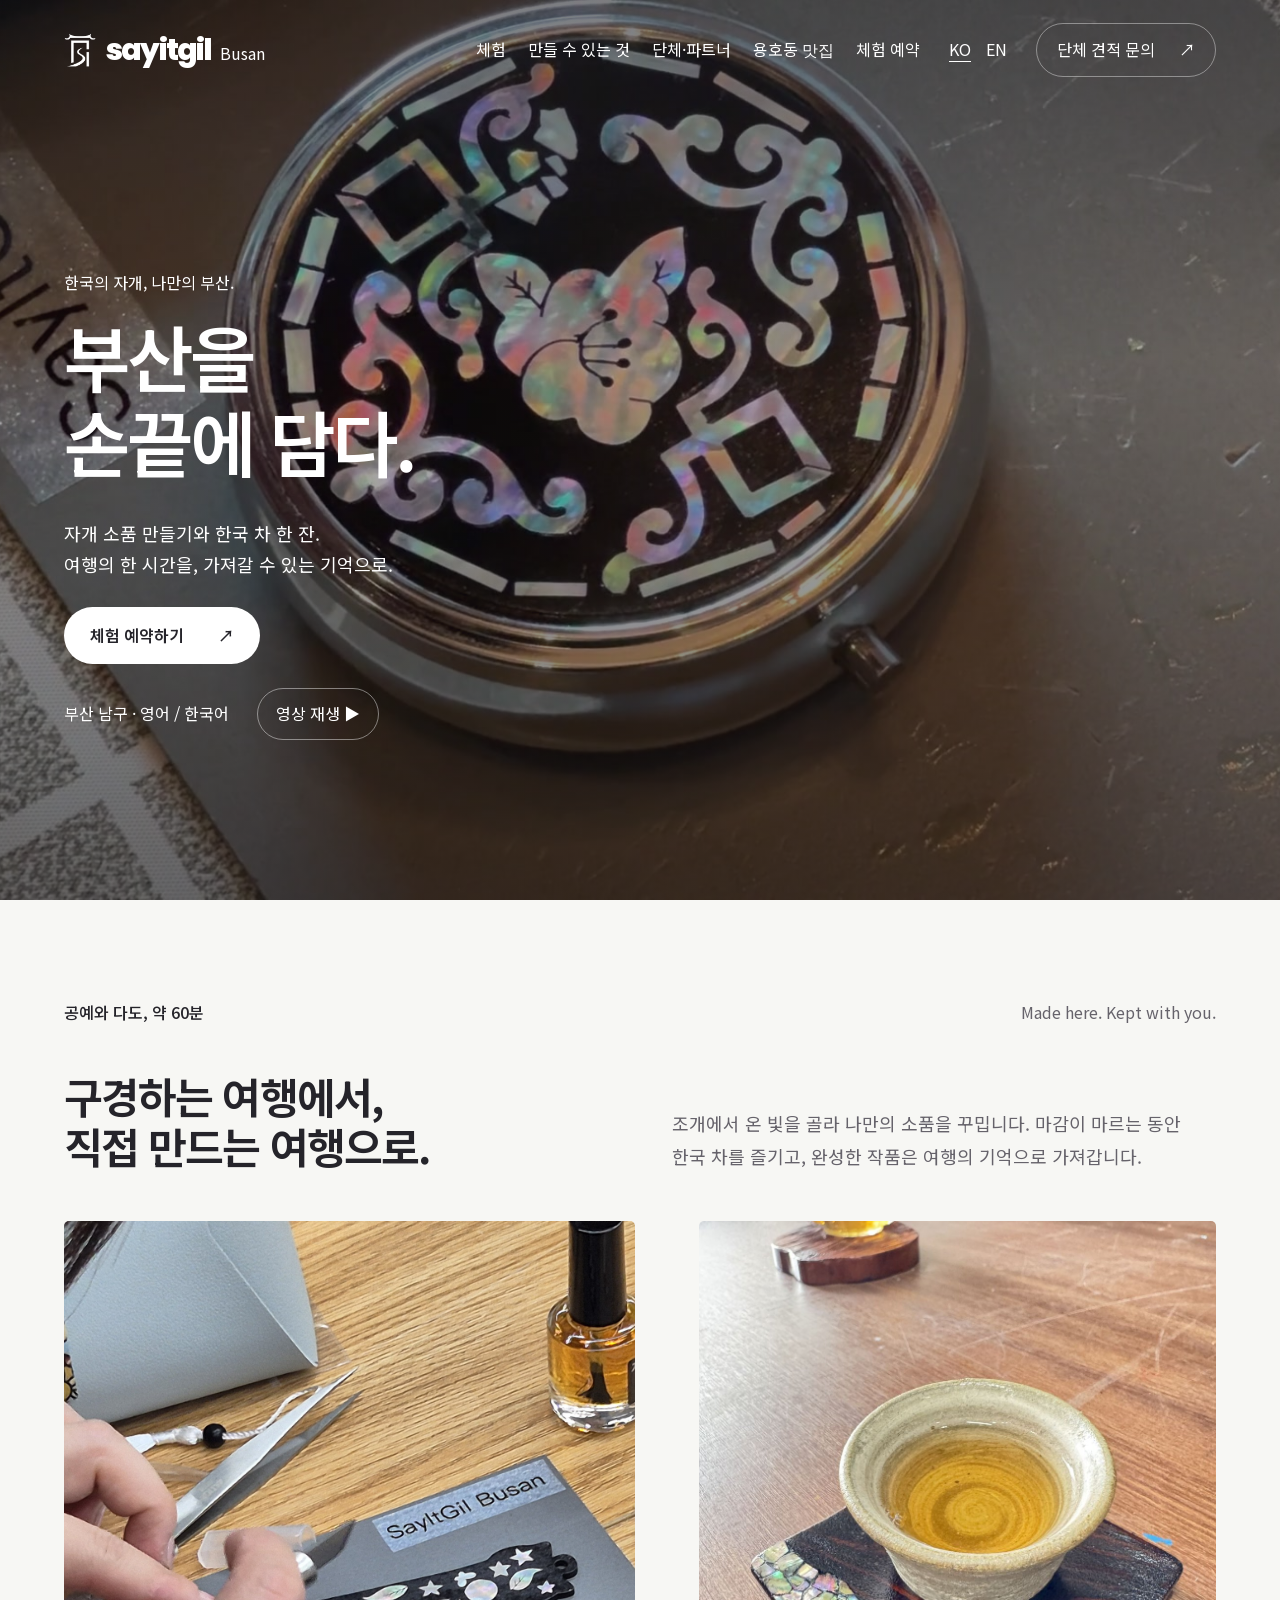
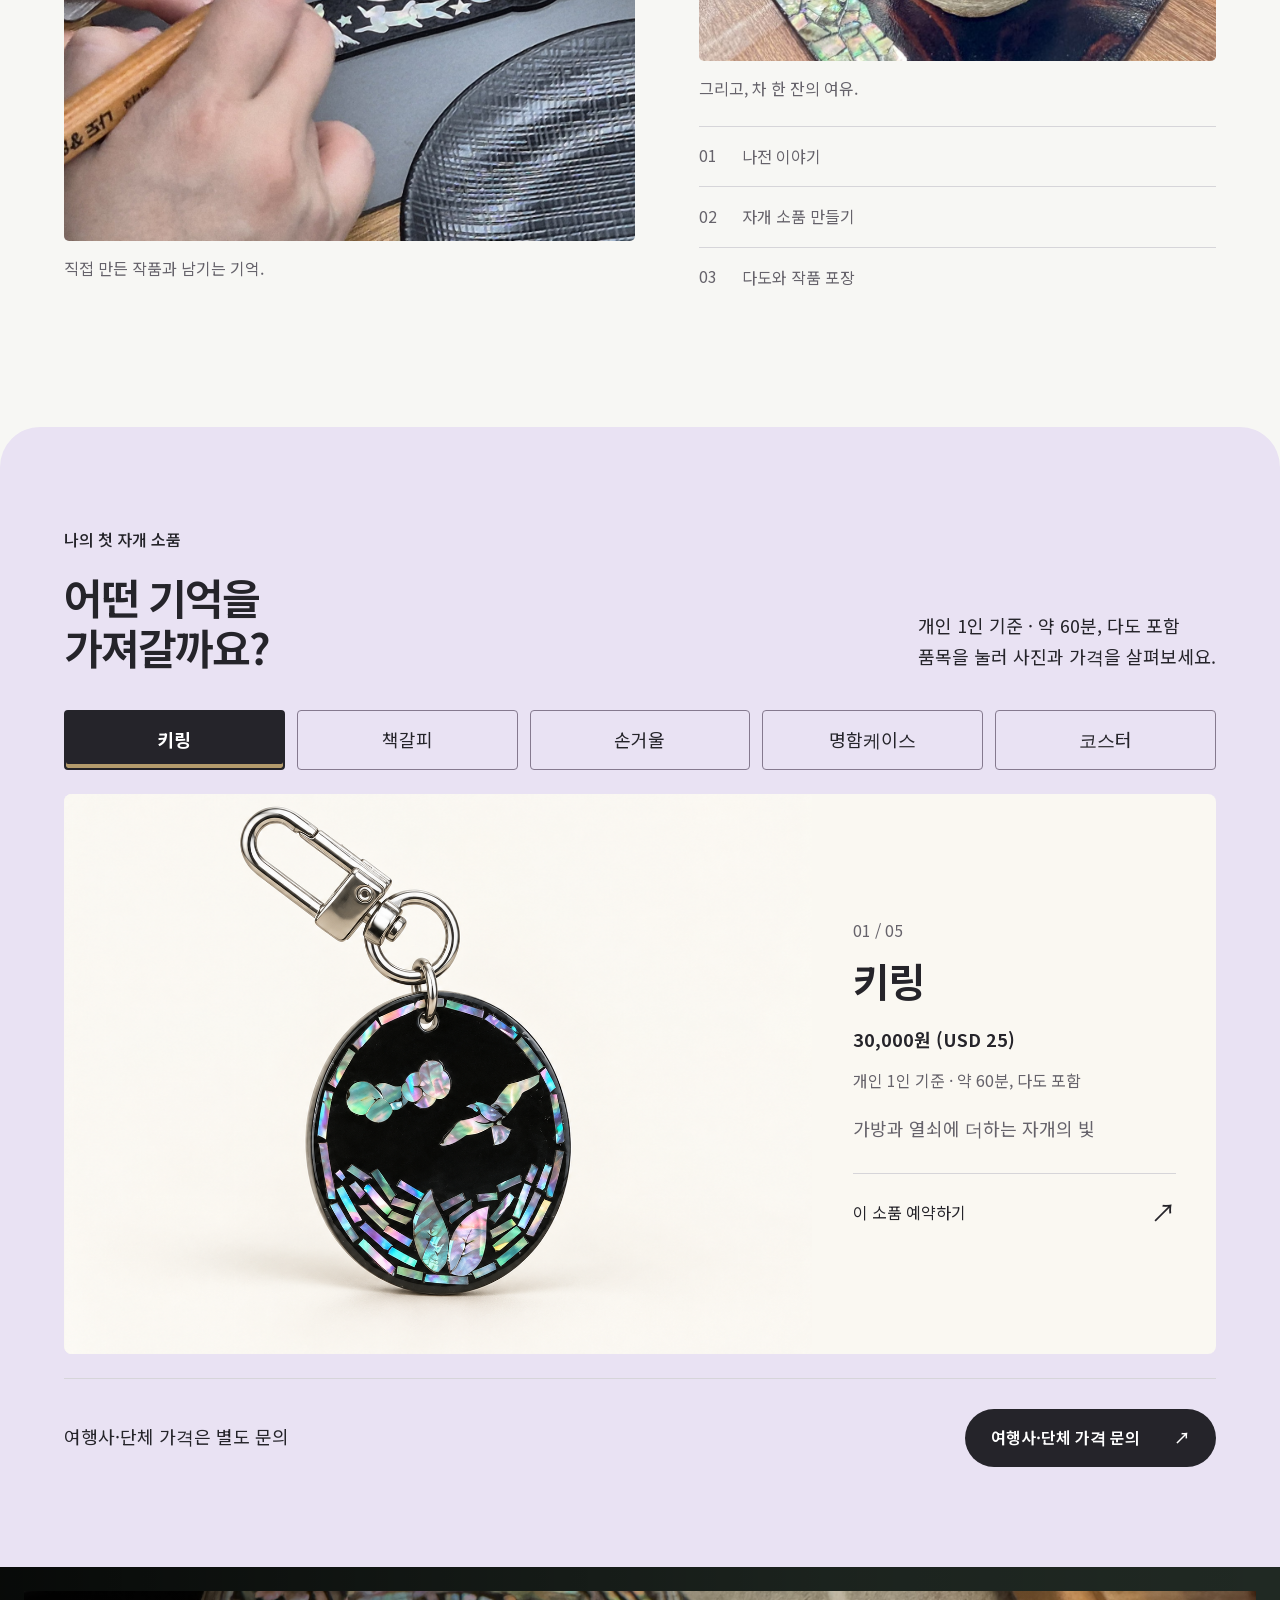
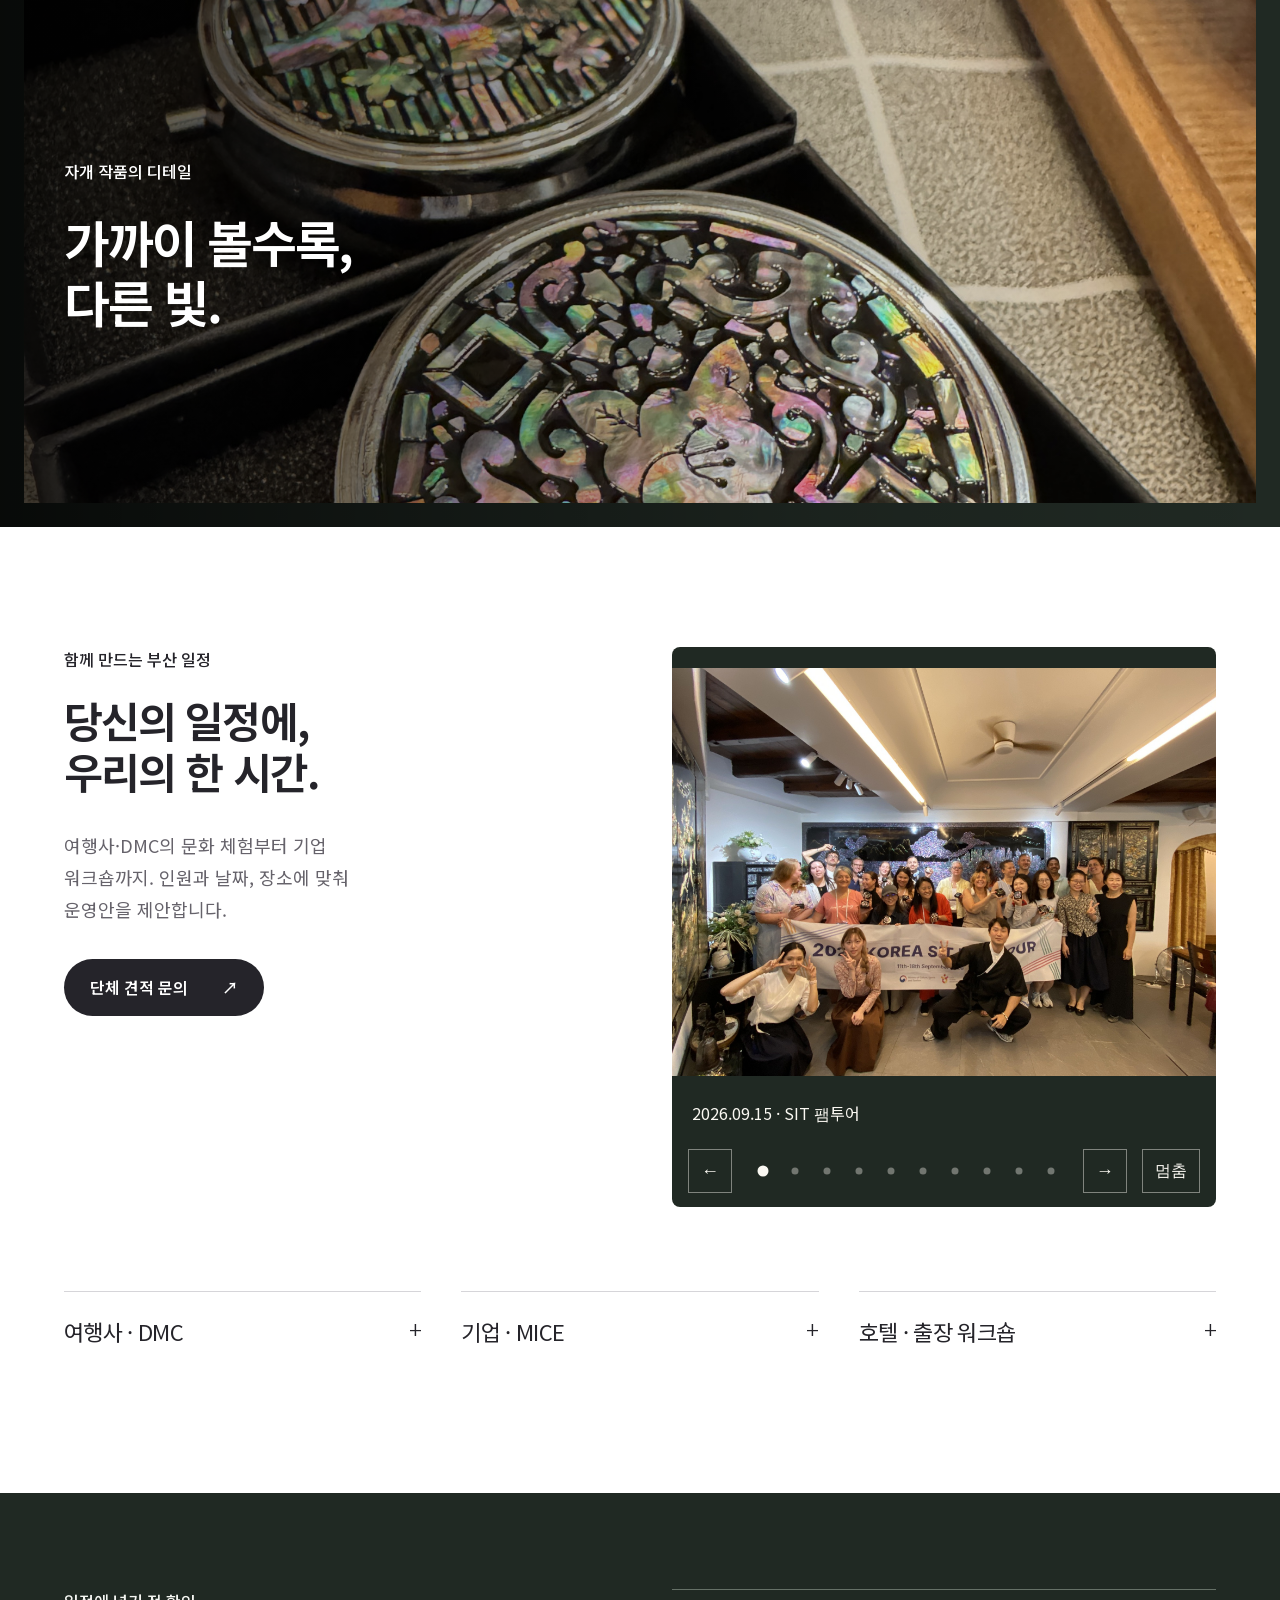
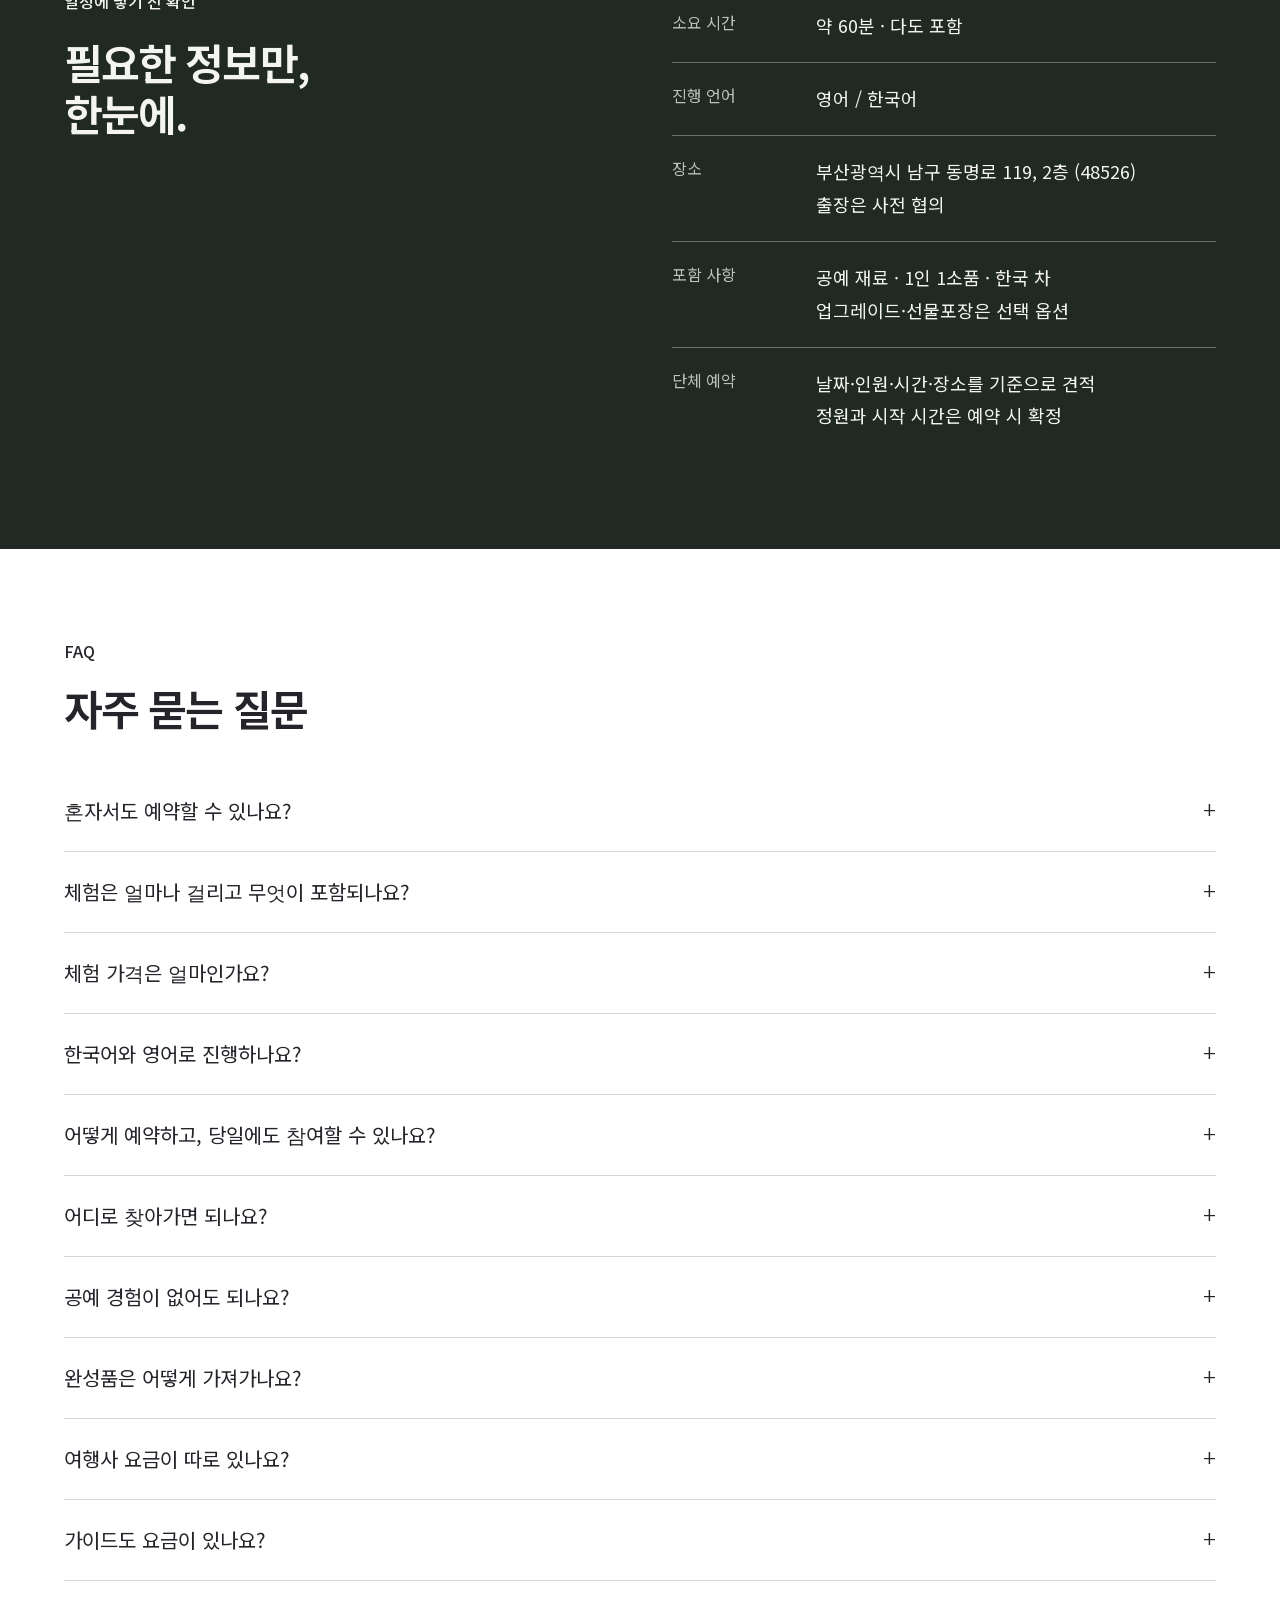
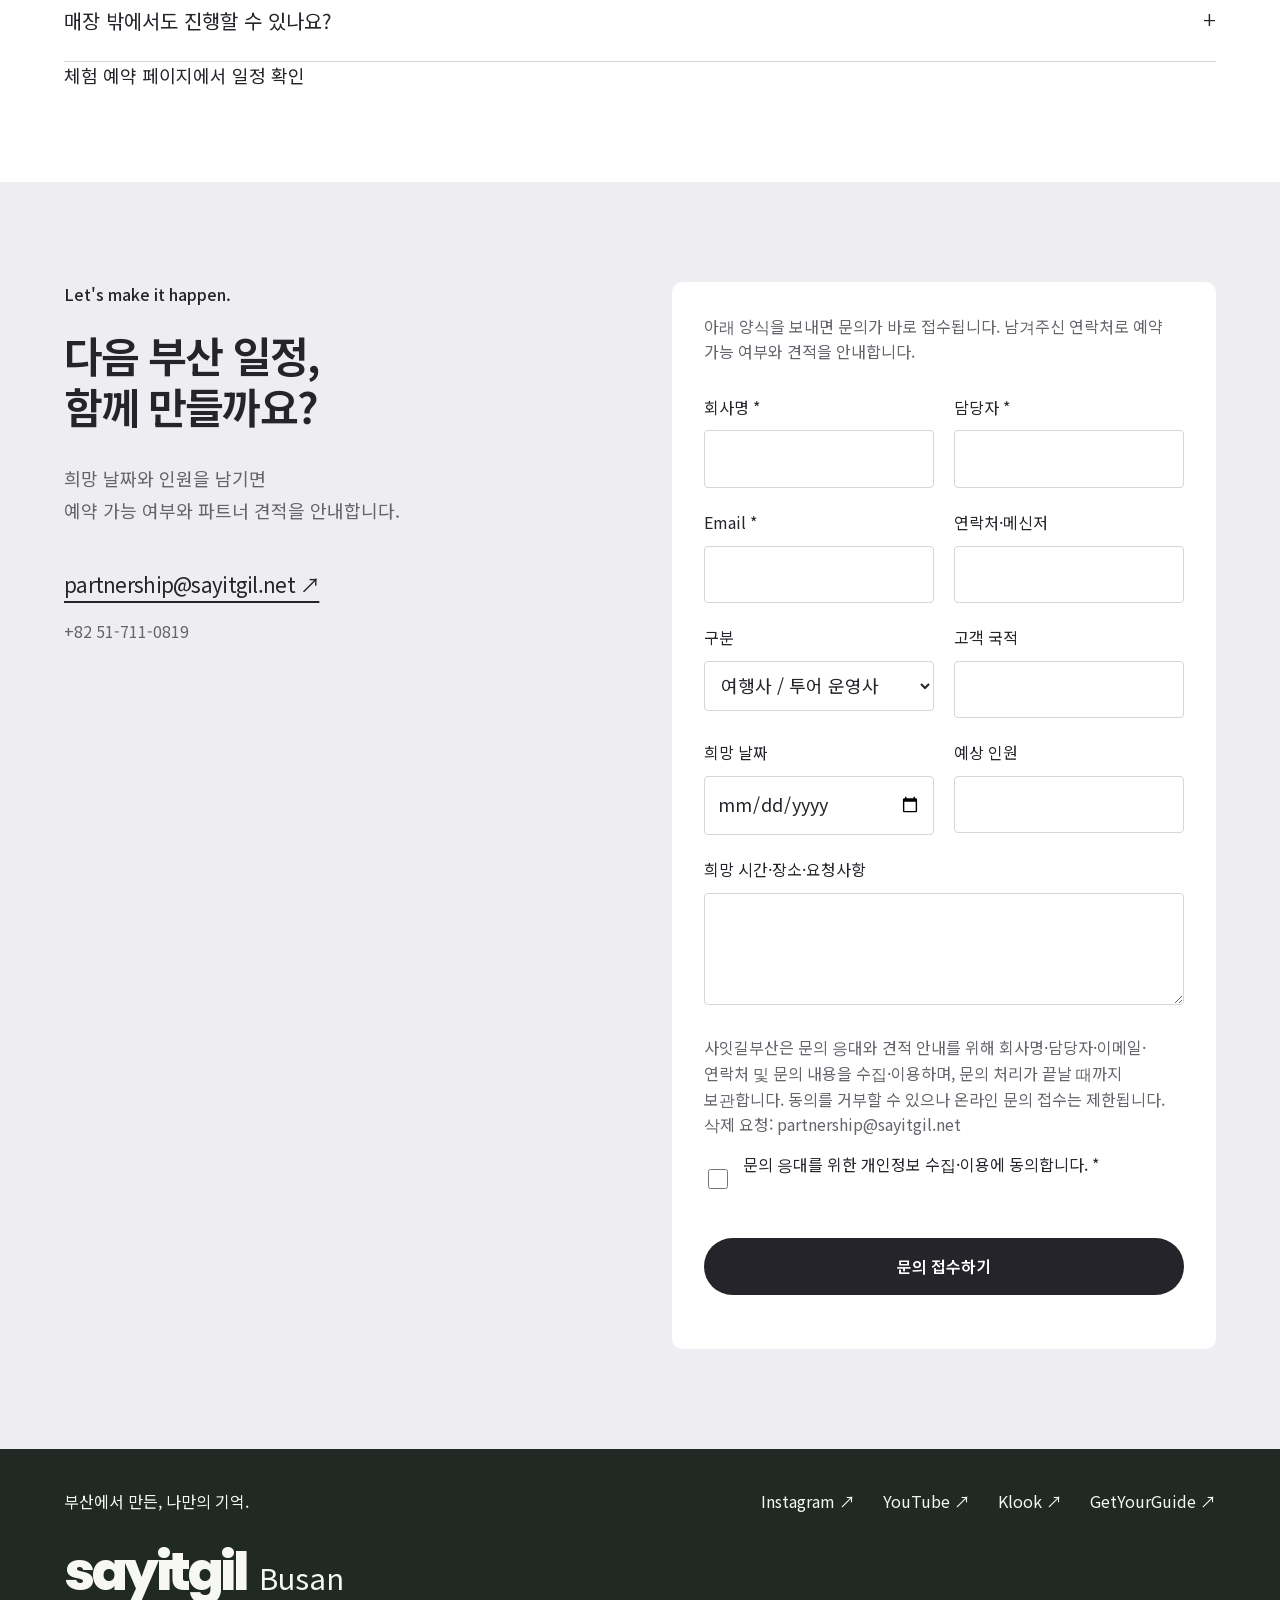
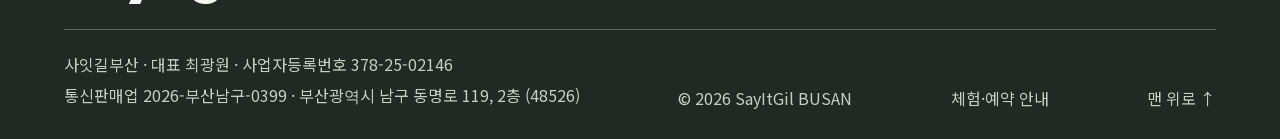
==== commit de77f6b3: "Version homepage stylesheet URL so returning visitors receive corrected wordmark" ====
--- a/index.html
+++ b/index.html
@@ -1,4 +1,4 @@
-<!doctype html><html lang="ko"><head><meta charset="utf-8"><meta name="viewport" content="width=device-width,initial-scale=1"><title>사잇길부산 | 부산 자개 공예와 다도 체험</title><meta name="description" content="부산 남구 사잇길부산의 자개 공예와 다도 체험. 약 60분, 한국어·영어 진행. 개인·단체 예약, 품목별 가격과 방문 안내. Mother-of-pearl craft and Korean tea in Busan."><link rel="icon" href="/img/mark.png"><link rel="stylesheet" href="/styles.css"><meta name="robots" content="index,follow,max-image-preview:large"><link rel="alternate" hreflang="ko" href="https://www.sayitgil.net/"><link rel="alternate" hreflang="en" href="https://www.sayitgil.net/en/"><link rel="alternate" hreflang="x-default" href="https://www.sayitgil.net/en/"><link rel="canonical" href="https://www.sayitgil.net/"><link rel="describedby" href="/llms.txt" type="text/plain"><link rel="alternate" href="/experience.md" type="text/markdown" title="체험 안내 / Experience guide"><meta property="og:type" content="website"><meta property="og:url" content="https://www.sayitgil.net/"><meta property="og:title" content="사잇길부산 | Busan mother-of-pearl craft & Korean tea"><meta property="og:description" content="부산 남구 자개 공예와 다도 체험 · 약 60분 · 한국어/영어 · 개인 및 단체 예약. Mother-of-pearl craft and Korean tea in Busan."><meta property="og:image" content="https://www.sayitgil.net/img/og-hand-mirrors.jpg"><script type="application/ld+json">{"@context": "https://schema.org", "@graph": [{"@type": "LocalBusiness", "@id": "https://www.sayitgil.net/#business", "name": "사잇길부산", "alternateName": "SayItGil BUSAN", "url": "https://www.sayitgil.net/", "description": "부산 남구에서 자개 소품 만들기와 한국 차를 함께 경험하는 약 60분 공예 체험. Mother-of-pearl souvenir making and Korean tea in Nam-gu, Busan; about 60 minutes.", "telephone": "+82-51-711-0819", "email": "partnership@sayitgil.net", "image": "https://www.sayitgil.net/img/round6/experience.jpg", "address": [{"@type": "PostalAddress", "streetAddress": "동명로 119, 2층", "addressLocality": "남구", "addressRegion": "부산광역시", "postalCode": "48526", "addressCountry": "KR", "inLanguage": "ko"}, {"@type": "PostalAddress", "streetAddress": "2F, 119 Dongmyeong-ro", "addressLocality": "Nam-gu", "addressRegion": "Busan", "postalCode": "48526", "addressCountry": "South Korea", "inLanguage": "en"}], "sameAs": ["https://www.youtube.com/@sayitgil", "https://www.instagram.com/sayitgil/", "https://www.klook.com/en-US/activity/221471-busan-mother-of-pearl-craft-class-with-tea-ceremony/", "https://www.getyourguide.com/busan-l32281/busan-mother-of-pearl-craft-class-with-games-t1162229/", "https://www.kkday.com/en/product/683523", "https://www.airbnb.com/experiences/6804129", "https://www.google.com/maps?cid=4516739246951051170", "https://pcmap.place.naver.com/place/2031362333/home"], "geo": {"@type": "GeoCoordinates", "latitude": 35.1201896, "longitude": 129.1100697}, "openingHoursSpecification": [{"@type": "OpeningHoursSpecification", "dayOfWeek": ["Monday","Tuesday","Wednesday","Thursday","Friday","Saturday","Sunday"], "opens": "10:00", "closes": "18:00"}], "hasMap": "https://www.google.com/maps?cid=4516739246951051170"}, {"@type": "Service", "@id": "https://www.sayitgil.net/#craft-experience", "name": "부산 자개 공예와 다도 체험 | Busan mother-of-pearl craft and Korean tea", "serviceType": "Mother-of-pearl craft workshop", "provider": {"@id": "https://www.sayitgil.net/#business"}, "areaServed": {"@type": "City", "name": "Busan"}, "description": "약 60분, 공예 재료·1인 1소품·한국 차 포함. 한국어·영어 진행. 단체와 출장 체험은 사전 협의. About 60 minutes with materials, one item per guest and Korean tea. Korean and English. Group and off-site workshops by arrangement.", "offers": [{"@type": "Offer", "name": "자개 키링 / Mother-of-pearl keyring", "price": 30000, "priceCurrency": "KRW", "url": "https://www.sayitgil.net/booking.html", "itemOffered": {"@type": "Service", "name": "자개 키링 만들기 / Mother-of-pearl keyring workshop"}}, {"@type": "Offer", "name": "자개 책갈피 / Mother-of-pearl bookmark", "price": 30000, "priceCurrency": "KRW", "url": "https://www.sayitgil.net/booking.html", "itemOffered": {"@type": "Service", "name": "자개 책갈피 만들기 / Mother-of-pearl bookmark workshop"}}, {"@type": "Offer", "name": "자개 손거울 / Mother-of-pearl hand mirror", "price": 35000, "priceCurrency": "KRW", "url": "https://www.sayitgil.net/booking.html", "itemOffered": {"@type": "Service", "name": "자개 손거울 만들기 / Mother-of-pearl hand mirror workshop"}}, {"@type": "Offer", "name": "자개 명함케이스 / Mother-of-pearl business card case", "price": 35000, "priceCurrency": "KRW", "url": "https://www.sayitgil.net/booking.html", "itemOffered": {"@type": "Service", "name": "자개 명함케이스 만들기 / Mother-of-pearl business card case workshop"}}, {"@type": "Offer", "name": "자개 코스터 / Mother-of-pearl coaster", "price": 50000, "priceCurrency": "KRW", "url": "https://www.sayitgil.net/booking.html", "itemOffered": {"@type": "Service", "name": "자개 코스터 만들기 / Mother-of-pearl coaster workshop"}}]}, {"@type": "WebSite", "@id": "https://www.sayitgil.net/#website", "name": "사잇길부산 | SayItGil BUSAN", "url": "https://www.sayitgil.net/", "inLanguage": ["ko", "en"], "publisher": {"@id": "https://www.sayitgil.net/#business"}}]}</script><meta name="naver-site-verification" content="e8a9a65adebbda06eb43364115efa83b726cf22c" />
+<!doctype html><html lang="ko"><head><meta charset="utf-8"><meta name="viewport" content="width=device-width,initial-scale=1"><title>사잇길부산 | 부산 자개 공예와 다도 체험</title><meta name="description" content="부산 남구 사잇길부산의 자개 공예와 다도 체험. 약 60분, 한국어·영어 진행. 개인·단체 예약, 품목별 가격과 방문 안내. Mother-of-pearl craft and Korean tea in Busan."><link rel="icon" href="/img/mark.png"><link rel="stylesheet" href="/styles.css?v=20261105-wordmark2"><meta name="robots" content="index,follow,max-image-preview:large"><link rel="alternate" hreflang="ko" href="https://www.sayitgil.net/"><link rel="alternate" hreflang="en" href="https://www.sayitgil.net/en/"><link rel="alternate" hreflang="x-default" href="https://www.sayitgil.net/en/"><link rel="canonical" href="https://www.sayitgil.net/"><link rel="describedby" href="/llms.txt" type="text/plain"><link rel="alternate" href="/experience.md" type="text/markdown" title="체험 안내 / Experience guide"><meta property="og:type" content="website"><meta property="og:url" content="https://www.sayitgil.net/"><meta property="og:title" content="사잇길부산 | Busan mother-of-pearl craft & Korean tea"><meta property="og:description" content="부산 남구 자개 공예와 다도 체험 · 약 60분 · 한국어/영어 · 개인 및 단체 예약. Mother-of-pearl craft and Korean tea in Busan."><meta property="og:image" content="https://www.sayitgil.net/img/og-hand-mirrors.jpg"><script type="application/ld+json">{"@context": "https://schema.org", "@graph": [{"@type": "LocalBusiness", "@id": "https://www.sayitgil.net/#business", "name": "사잇길부산", "alternateName": "SayItGil BUSAN", "url": "https://www.sayitgil.net/", "description": "부산 남구에서 자개 소품 만들기와 한국 차를 함께 경험하는 약 60분 공예 체험. Mother-of-pearl souvenir making and Korean tea in Nam-gu, Busan; about 60 minutes.", "telephone": "+82-51-711-0819", "email": "partnership@sayitgil.net", "image": "https://www.sayitgil.net/img/round6/experience.jpg", "address": [{"@type": "PostalAddress", "streetAddress": "동명로 119, 2층", "addressLocality": "남구", "addressRegion": "부산광역시", "postalCode": "48526", "addressCountry": "KR", "inLanguage": "ko"}, {"@type": "PostalAddress", "streetAddress": "2F, 119 Dongmyeong-ro", "addressLocality": "Nam-gu", "addressRegion": "Busan", "postalCode": "48526", "addressCountry": "South Korea", "inLanguage": "en"}], "sameAs": ["https://www.youtube.com/@sayitgil", "https://www.instagram.com/sayitgil/", "https://www.klook.com/en-US/activity/221471-busan-mother-of-pearl-craft-class-with-tea-ceremony/", "https://www.getyourguide.com/busan-l32281/busan-mother-of-pearl-craft-class-with-games-t1162229/", "https://www.kkday.com/en/product/683523", "https://www.airbnb.com/experiences/6804129", "https://www.google.com/maps?cid=4516739246951051170", "https://pcmap.place.naver.com/place/2031362333/home"], "geo": {"@type": "GeoCoordinates", "latitude": 35.1201896, "longitude": 129.1100697}, "openingHoursSpecification": [{"@type": "OpeningHoursSpecification", "dayOfWeek": ["Monday","Tuesday","Wednesday","Thursday","Friday","Saturday","Sunday"], "opens": "10:00", "closes": "18:00"}], "hasMap": "https://www.google.com/maps?cid=4516739246951051170"}, {"@type": "Service", "@id": "https://www.sayitgil.net/#craft-experience", "name": "부산 자개 공예와 다도 체험 | Busan mother-of-pearl craft and Korean tea", "serviceType": "Mother-of-pearl craft workshop", "provider": {"@id": "https://www.sayitgil.net/#business"}, "areaServed": {"@type": "City", "name": "Busan"}, "description": "약 60분, 공예 재료·1인 1소품·한국 차 포함. 한국어·영어 진행. 단체와 출장 체험은 사전 협의. About 60 minutes with materials, one item per guest and Korean tea. Korean and English. Group and off-site workshops by arrangement.", "offers": [{"@type": "Offer", "name": "자개 키링 / Mother-of-pearl keyring", "price": 30000, "priceCurrency": "KRW", "url": "https://www.sayitgil.net/booking.html", "itemOffered": {"@type": "Service", "name": "자개 키링 만들기 / Mother-of-pearl keyring workshop"}}, {"@type": "Offer", "name": "자개 책갈피 / Mother-of-pearl bookmark", "price": 30000, "priceCurrency": "KRW", "url": "https://www.sayitgil.net/booking.html", "itemOffered": {"@type": "Service", "name": "자개 책갈피 만들기 / Mother-of-pearl bookmark workshop"}}, {"@type": "Offer", "name": "자개 손거울 / Mother-of-pearl hand mirror", "price": 35000, "priceCurrency": "KRW", "url": "https://www.sayitgil.net/booking.html", "itemOffered": {"@type": "Service", "name": "자개 손거울 만들기 / Mother-of-pearl hand mirror workshop"}}, {"@type": "Offer", "name": "자개 명함케이스 / Mother-of-pearl business card case", "price": 35000, "priceCurrency": "KRW", "url": "https://www.sayitgil.net/booking.html", "itemOffered": {"@type": "Service", "name": "자개 명함케이스 만들기 / Mother-of-pearl business card case workshop"}}, {"@type": "Offer", "name": "자개 코스터 / Mother-of-pearl coaster", "price": 50000, "priceCurrency": "KRW", "url": "https://www.sayitgil.net/booking.html", "itemOffered": {"@type": "Service", "name": "자개 코스터 만들기 / Mother-of-pearl coaster workshop"}}]}, {"@type": "WebSite", "@id": "https://www.sayitgil.net/#website", "name": "사잇길부산 | SayItGil BUSAN", "url": "https://www.sayitgil.net/", "inLanguage": ["ko", "en"], "publisher": {"@id": "https://www.sayitgil.net/#business"}}]}</script><meta name="naver-site-verification" content="e8a9a65adebbda06eb43364115efa83b726cf22c" />
 <script type="application/ld+json">{"@context": "https://schema.org", "@type": "FAQPage", "@id": "https://www.sayitgil.net/#faq", "inLanguage": "ko", "mainEntity": [{"@type": "Question", "name": "혼자서도 예약할 수 있나요?", "acceptedAnswer": {"@type": "Answer", "text": "1인 참여를 원하면 예약 페이지에서 희망 날짜와 인원을 선택해 가능 여부를 확인합니다. 선택한 회차에 1인 예약이 가능한지 확인되지 않으면 051-711-0819 또는 partnership@sayitgil.net으로 문의한 뒤 예약합니다."}}, {"@type": "Question", "name": "체험은 얼마나 걸리고 무엇이 포함되나요?", "acceptedAnswer": {"@type": "Answer", "text": "자개 공예와 한국 차를 포함해 약 60분입니다. 공예 재료와 1인당 완성품 한 개가 포함되며, 만든 소품은 가져갑니다."}}, {"@type": "Question", "name": "체험 가격은 얼마인가요?", "acceptedAnswer": {"@type": "Answer", "text": "공식 홈페이지 개인 체험 기준으로 키링·책갈피는 각 30,000원, 손거울·명함케이스는 각 35,000원, 코스터는 50,000원입니다. 약 60분 체험과 한국 차가 포함됩니다. 예약 채널과 선택 옵션에 따라 조건이 다를 수 있어 결제 전 최종 금액을 확인합니다. 여행사·단체는 별도 견적입니다."}}, {"@type": "Question", "name": "한국어와 영어로 진행하나요?", "acceptedAnswer": {"@type": "Answer", "text": "한국어와 영어로 진행합니다. 예약할 때 희망 언어를 확인합니다."}}, {"@type": "Question", "name": "어떻게 예약하고, 당일에도 참여할 수 있나요?", "acceptedAnswer": {"@type": "Answer", "text": "아래 체험 예약 페이지에서 날짜·시간·인원을 선택합니다. 당일 참여는 빈자리와 운영 가능 여부를 먼저 확인해야 하며, 방문 전 051-711-0819로 문의합니다."}}, {"@type": "Question", "name": "어디로 찾아가면 되나요?", "acceptedAnswer": {"@type": "Answer", "text": "주소는 부산광역시 남구 동명로 119, 2층(48526)입니다. 지도에서 사잇길부산을 검색하고 출발지 기준 경로를 확인합니다. 1층 해달(HAEDAL) 간판이 있는 건물의 2층으로 올라오면 됩니다."}}, {"@type": "Question", "name": "공예 경험이 없어도 되나요?", "acceptedAnswer": {"@type": "Answer", "text": "필요 없습니다. 처음 해 보는 분을 기준으로 진행합니다."}}, {"@type": "Question", "name": "완성품은 어떻게 가져가나요?", "acceptedAnswer": {"@type": "Answer", "text": "완성한 소품을 가져갑니다. 포장 옵션은 예약 시 확인하며, 항공 운반은 이용 항공사의 수하물 규정을 확인합니다."}}, {"@type": "Question", "name": "여행사 요금이 따로 있나요?", "acceptedAnswer": {"@type": "Answer", "text": "프로그램·인원·장소에 맞춰 파트너 견적을 안내합니다. 품목 업그레이드와 포장 옵션은 견적서에 구분해 명시합니다."}}, {"@type": "Question", "name": "가이드도 요금이 있나요?", "acceptedAnswer": {"@type": "Answer", "text": "동행 가이드의 동행료는 무료입니다. 작품 제작과 재료 제공 조건은 견적서에 명시합니다."}}, {"@type": "Question", "name": "매장 밖에서도 진행할 수 있나요?", "acceptedAnswer": {"@type": "Answer", "text": "출장 운영은 장소·날짜·인원을 확인해 가능 여부와 견적을 안내합니다."}}]}</script></head><body>
 <a class="skip" href="#experience"><span data-lang="ko">본문으로 이동</span><span data-lang="en">Skip to content</span></a>
 
--- a/styles.css
+++ b/styles.css
@@ -216,3 +216,7 @@
 
 /* Direct inquiry submission */
 .inquiry-consent .form-note{margin:0 0 14px}.consent-label{display:flex!important;align-items:flex-start;gap:12px;cursor:pointer;font-size:14px;line-height:1.65}.consent-label input[type="checkbox"]{width:20px;min-width:20px;height:20px;margin-top:3px;accent-color:#202923}.inquiry button:disabled{opacity:.65;cursor:wait}.form-status{grid-column:1/-1;overflow-wrap:anywhere;scroll-margin-top:100px}
+
+/* Reference wordmark: compact name with a smaller, regular-weight place label. */
+.footer-wordmark{display:flex;align-items:baseline;gap:.24em;font-size:clamp(14px,4.15vw,60px);line-height:1.25;letter-spacing:-.065em;white-space:nowrap;margin:24px 0}
+.footer-wordmark>span{font:400 .55em/1.2 var(--body);letter-spacing:0;margin-left:0}
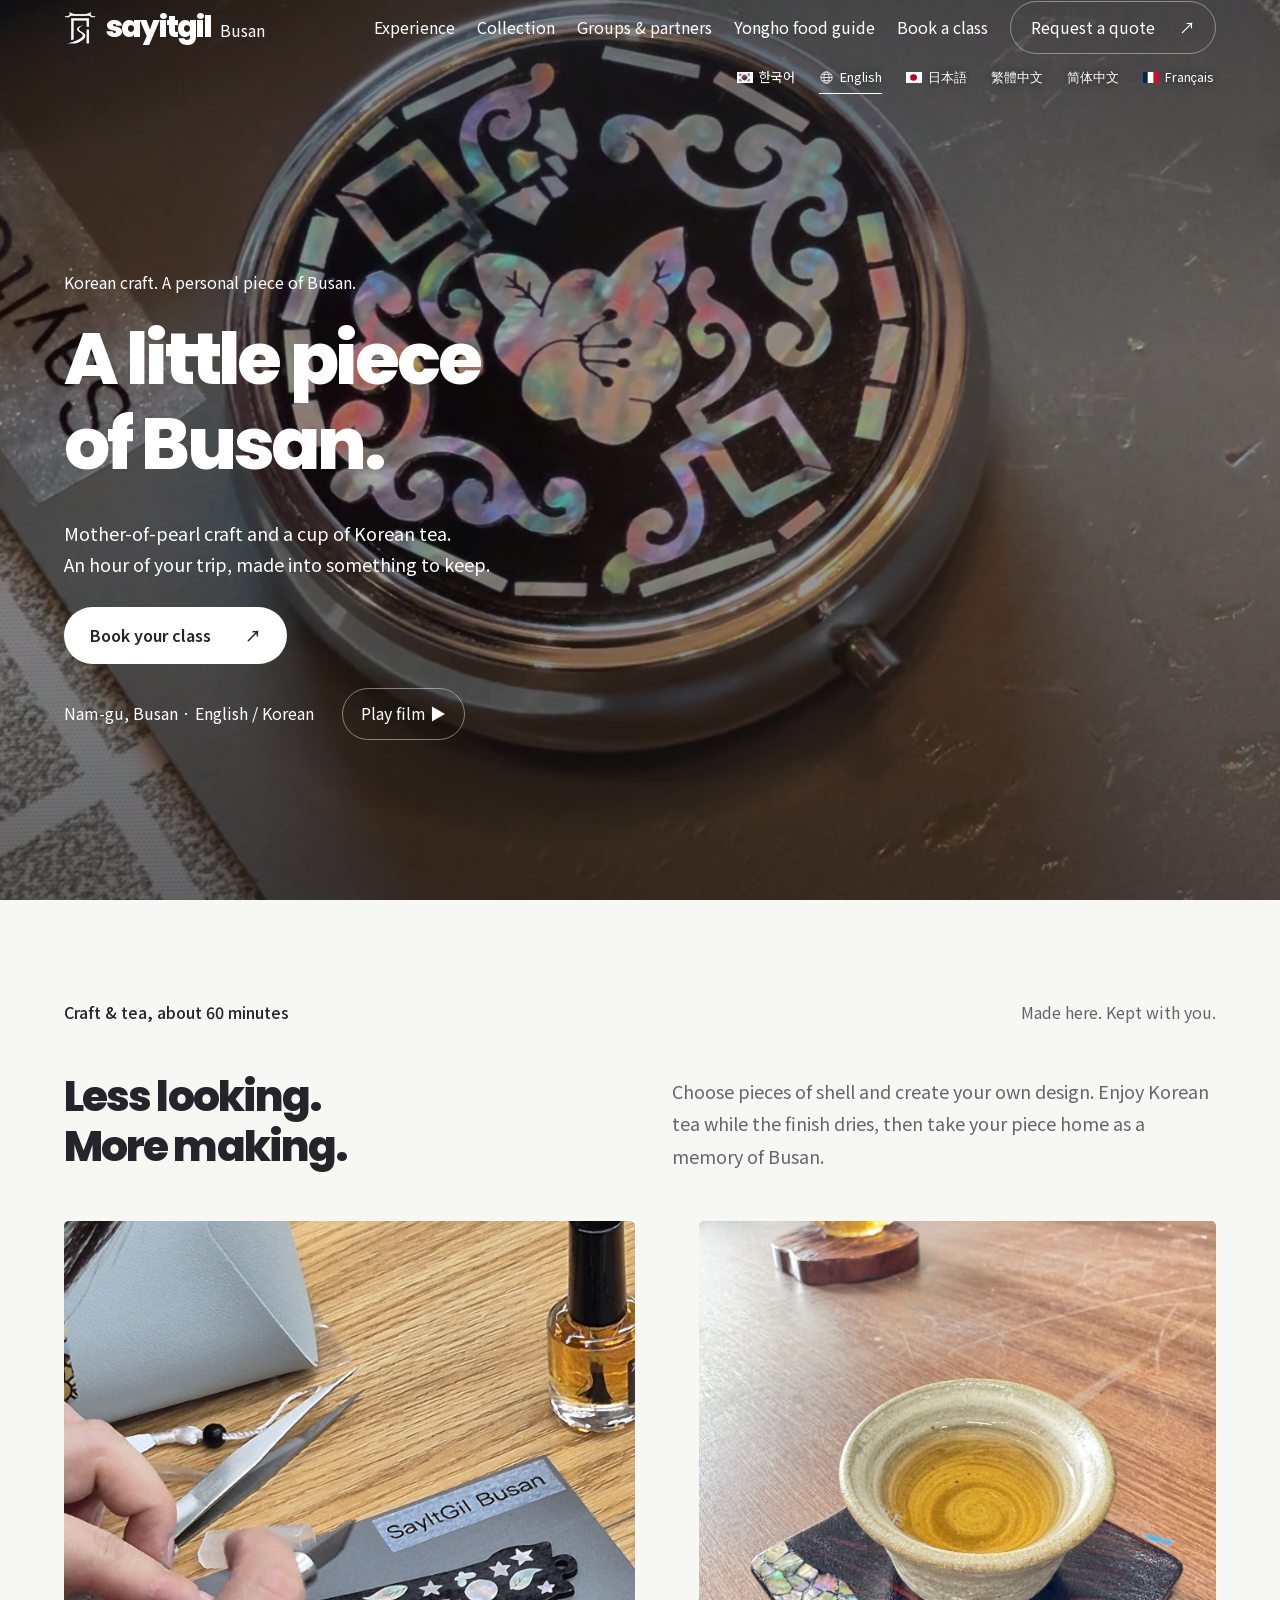
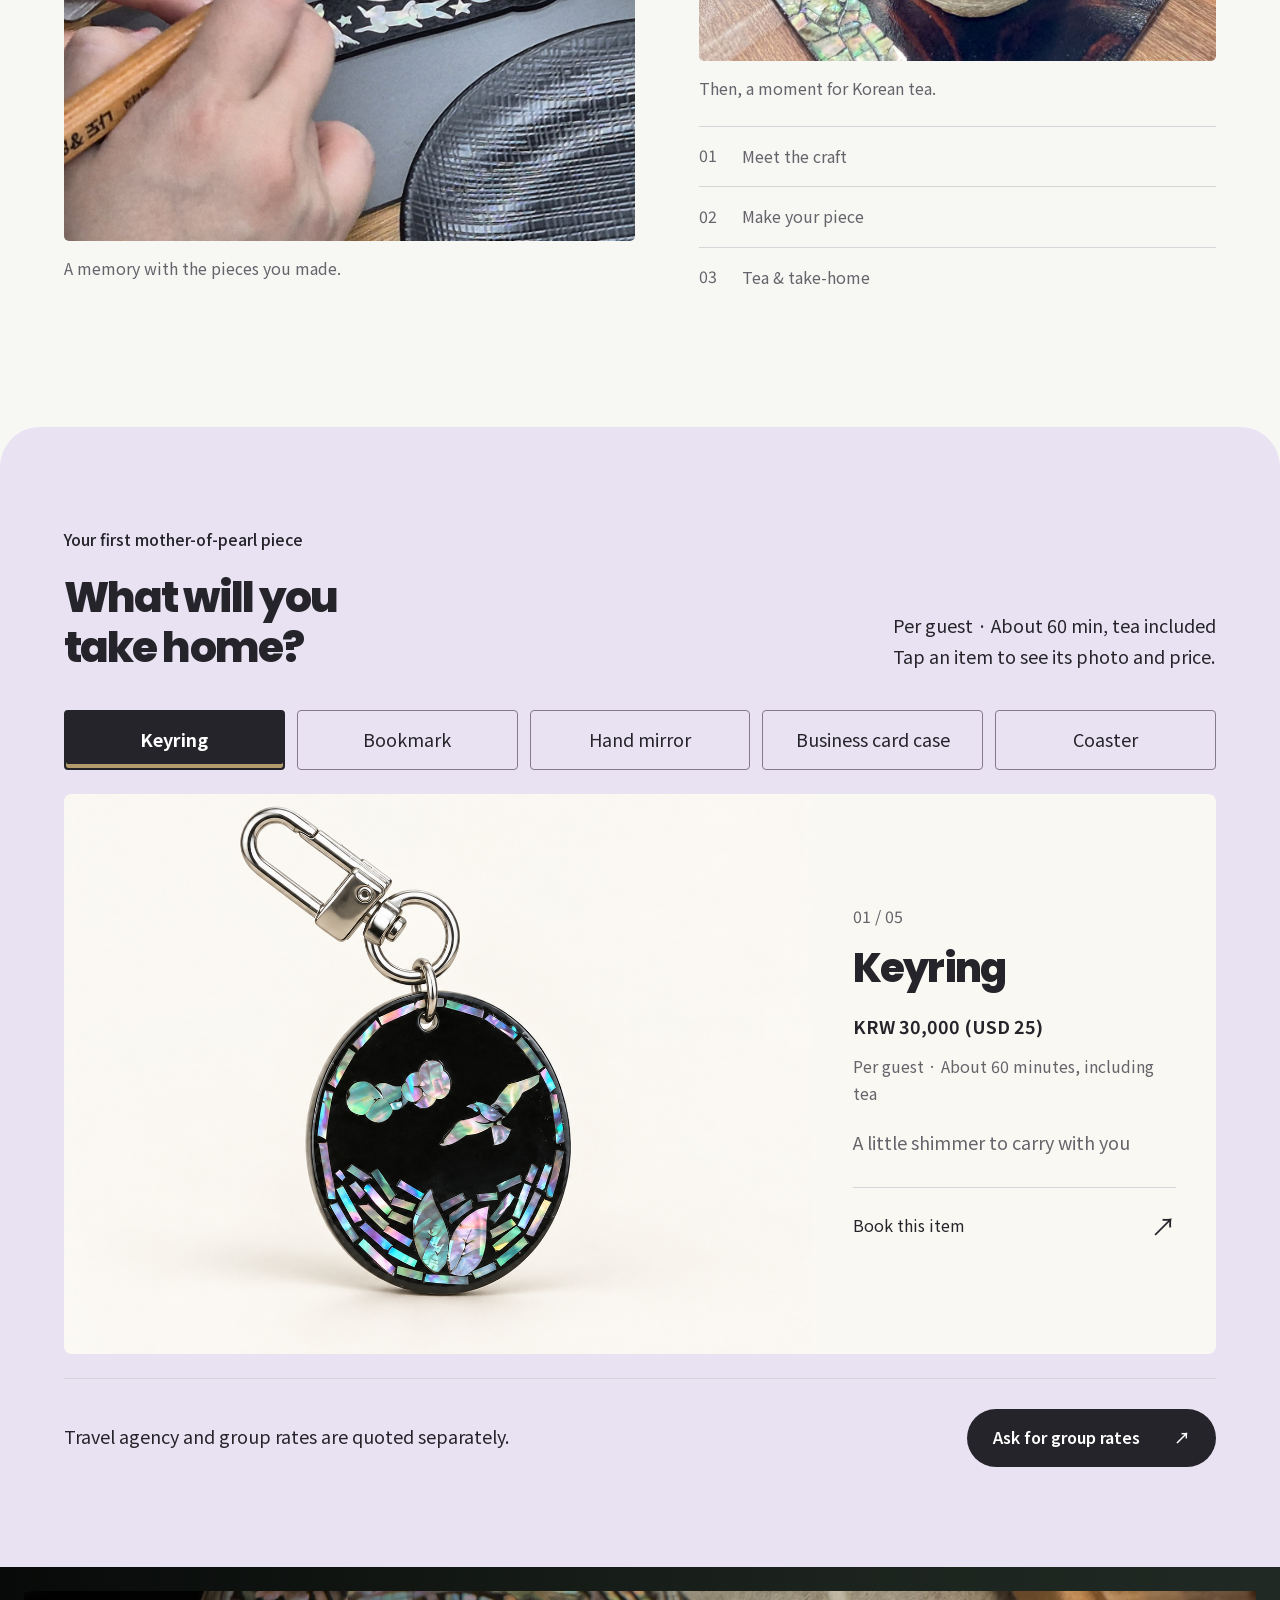
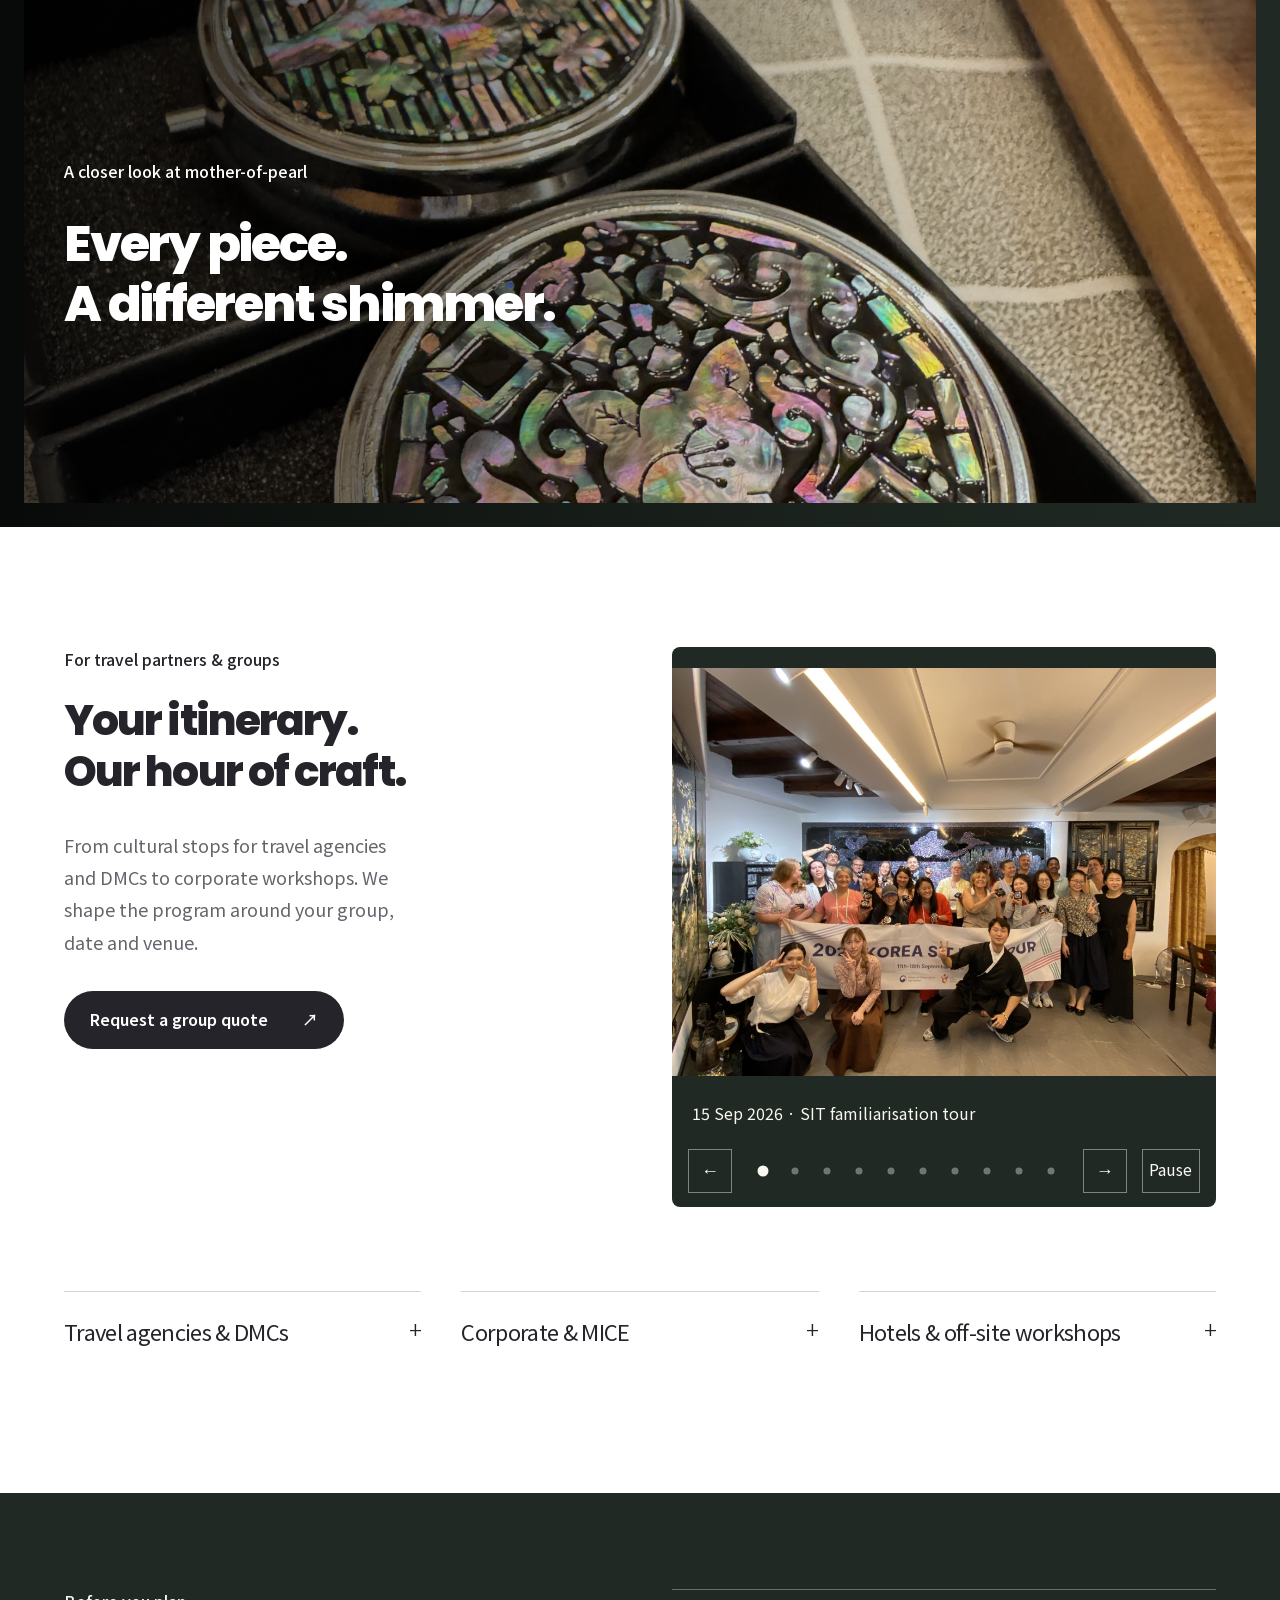
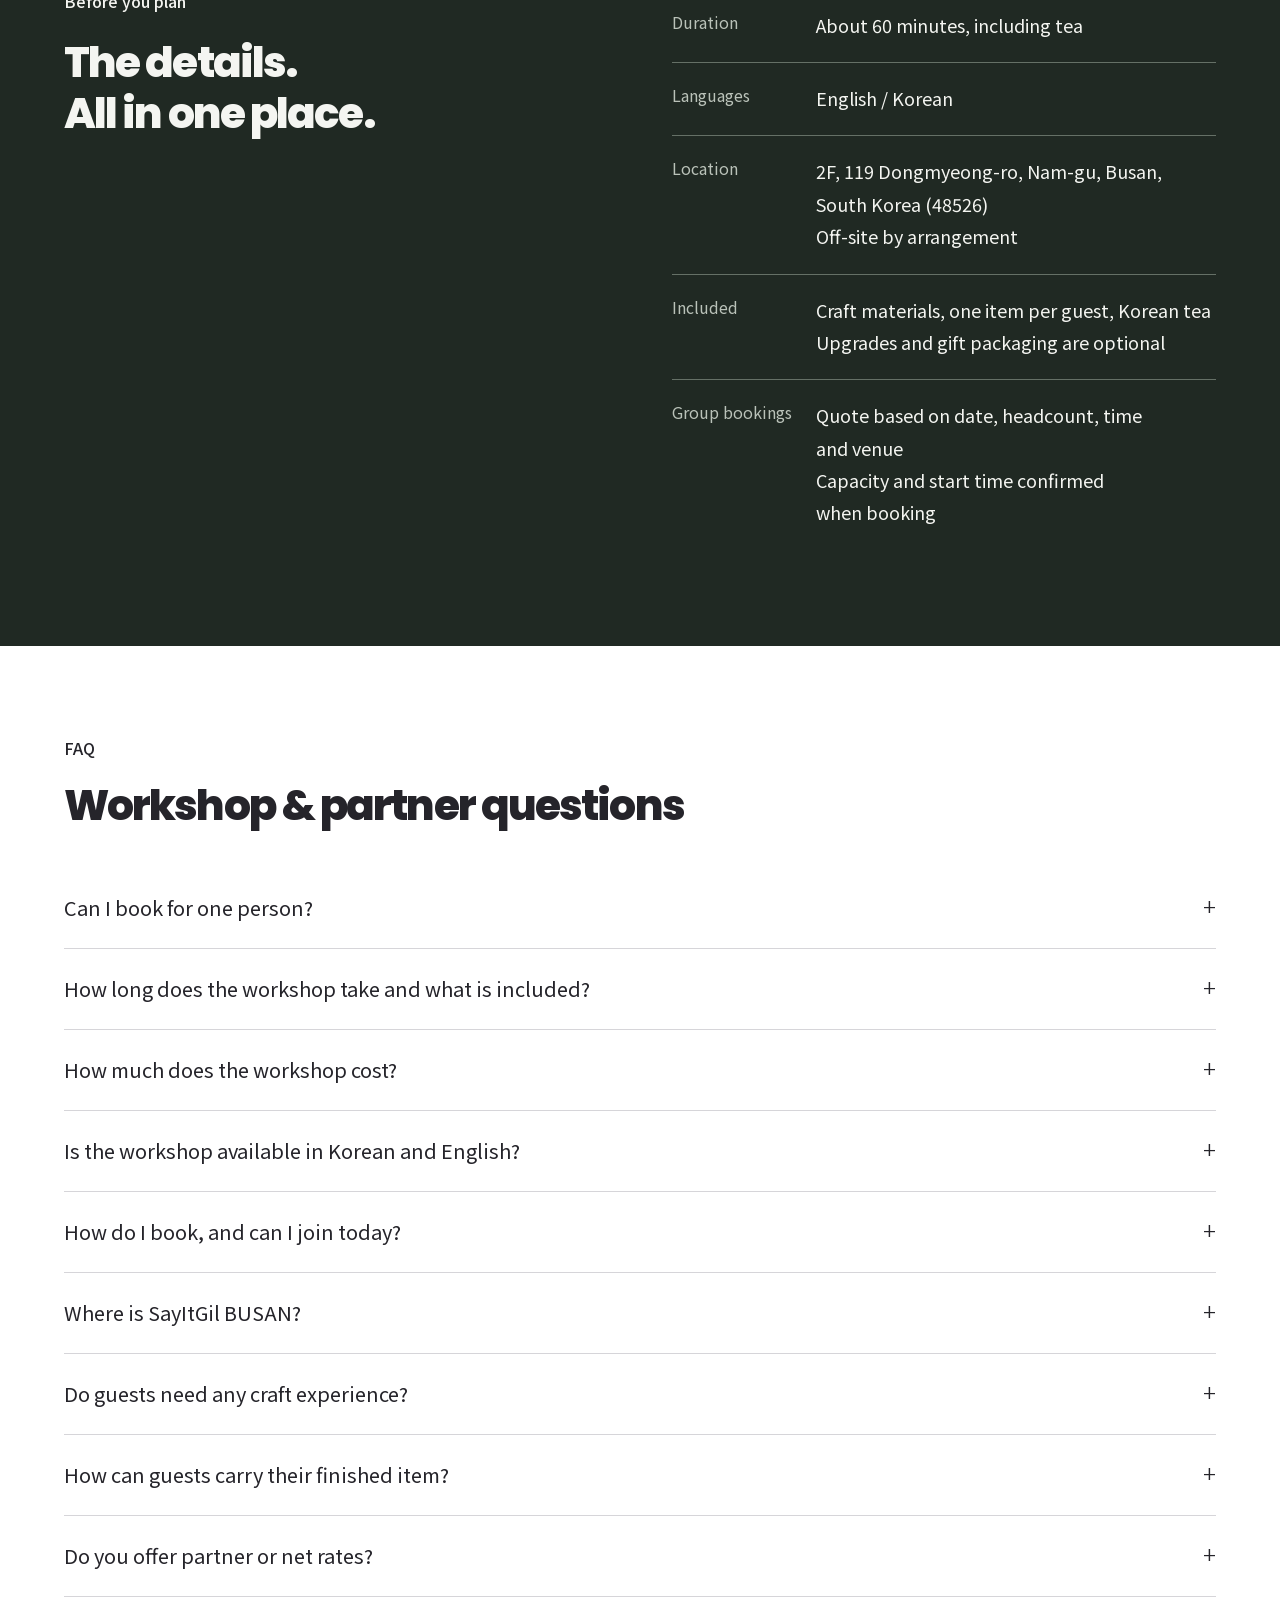
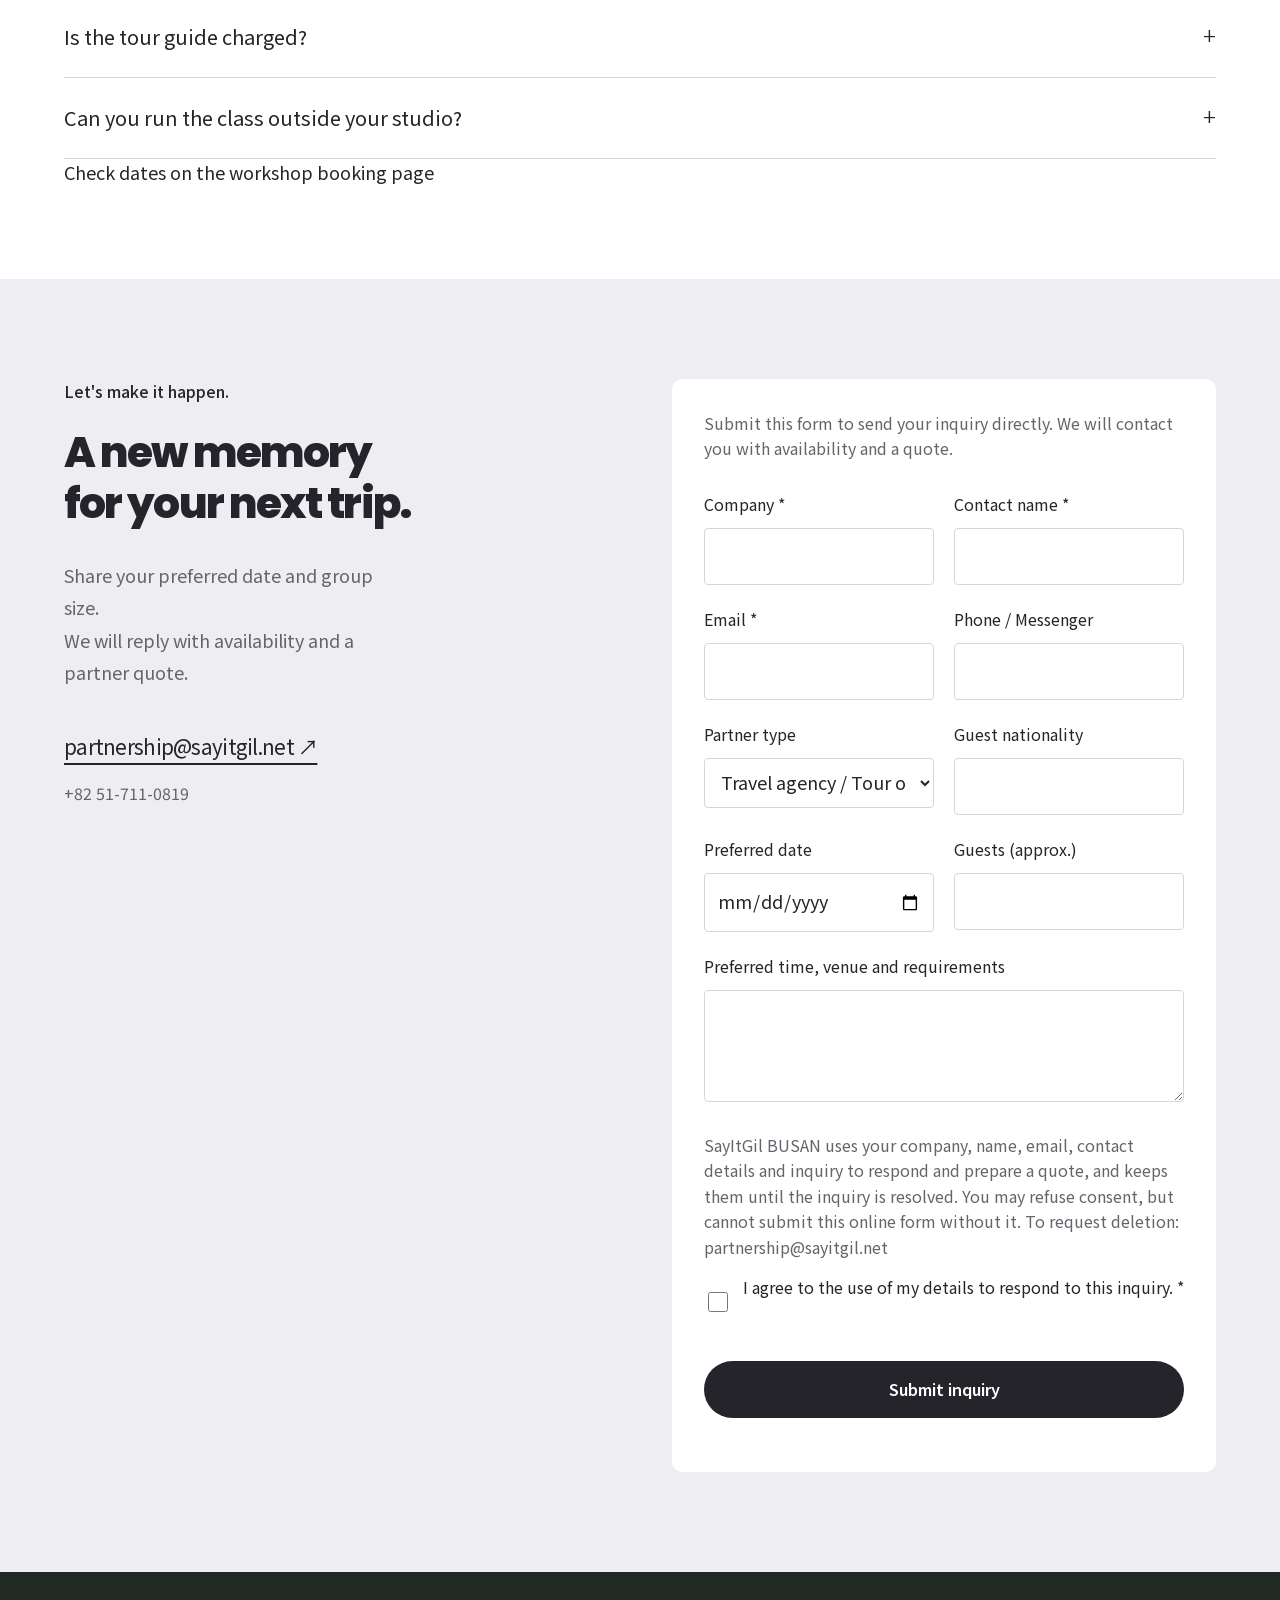
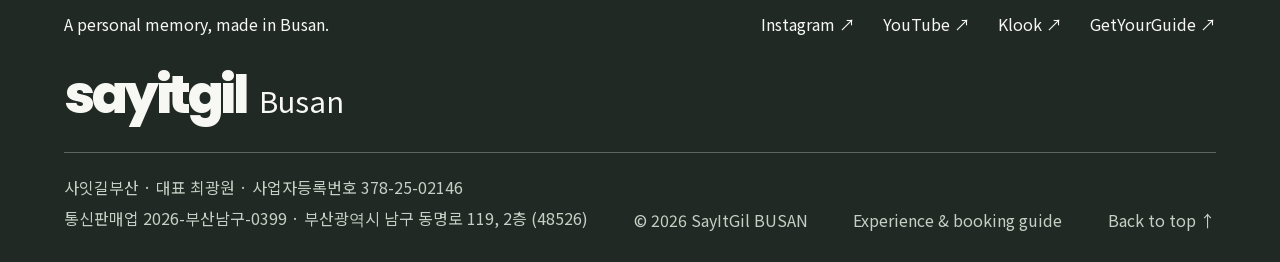
==== commit 1bb18a13: "Publish six-language customer experience" ====
--- a/index.html
+++ b/index.html
@@ -1,51 +1,49 @@
-<!doctype html><html lang="ko"><head><meta charset="utf-8"><meta name="viewport" content="width=device-width,initial-scale=1"><title>사잇길부산 | 부산 자개 공예와 다도 체험</title><meta name="description" content="부산 남구 사잇길부산의 자개 공예와 다도 체험. 약 60분, 한국어·영어 진행. 개인·단체 예약, 품목별 가격과 방문 안내. Mother-of-pearl craft and Korean tea in Busan."><link rel="icon" href="/img/mark.png"><link rel="stylesheet" href="/styles.css?v=20261105-wordmark2"><meta name="robots" content="index,follow,max-image-preview:large"><link rel="alternate" hreflang="ko" href="https://www.sayitgil.net/"><link rel="alternate" hreflang="en" href="https://www.sayitgil.net/en/"><link rel="alternate" hreflang="x-default" href="https://www.sayitgil.net/en/"><link rel="canonical" href="https://www.sayitgil.net/"><link rel="describedby" href="/llms.txt" type="text/plain"><link rel="alternate" href="/experience.md" type="text/markdown" title="체험 안내 / Experience guide"><meta property="og:type" content="website"><meta property="og:url" content="https://www.sayitgil.net/"><meta property="og:title" content="사잇길부산 | Busan mother-of-pearl craft & Korean tea"><meta property="og:description" content="부산 남구 자개 공예와 다도 체험 · 약 60분 · 한국어/영어 · 개인 및 단체 예약. Mother-of-pearl craft and Korean tea in Busan."><meta property="og:image" content="https://www.sayitgil.net/img/og-hand-mirrors.jpg"><script type="application/ld+json">{"@context": "https://schema.org", "@graph": [{"@type": "LocalBusiness", "@id": "https://www.sayitgil.net/#business", "name": "사잇길부산", "alternateName": "SayItGil BUSAN", "url": "https://www.sayitgil.net/", "description": "부산 남구에서 자개 소품 만들기와 한국 차를 함께 경험하는 약 60분 공예 체험. Mother-of-pearl souvenir making and Korean tea in Nam-gu, Busan; about 60 minutes.", "telephone": "+82-51-711-0819", "email": "partnership@sayitgil.net", "image": "https://www.sayitgil.net/img/round6/experience.jpg", "address": [{"@type": "PostalAddress", "streetAddress": "동명로 119, 2층", "addressLocality": "남구", "addressRegion": "부산광역시", "postalCode": "48526", "addressCountry": "KR", "inLanguage": "ko"}, {"@type": "PostalAddress", "streetAddress": "2F, 119 Dongmyeong-ro", "addressLocality": "Nam-gu", "addressRegion": "Busan", "postalCode": "48526", "addressCountry": "South Korea", "inLanguage": "en"}], "sameAs": ["https://www.youtube.com/@sayitgil", "https://www.instagram.com/sayitgil/", "https://www.klook.com/en-US/activity/221471-busan-mother-of-pearl-craft-class-with-tea-ceremony/", "https://www.getyourguide.com/busan-l32281/busan-mother-of-pearl-craft-class-with-games-t1162229/", "https://www.kkday.com/en/product/683523", "https://www.airbnb.com/experiences/6804129", "https://www.google.com/maps?cid=4516739246951051170", "https://pcmap.place.naver.com/place/2031362333/home"], "geo": {"@type": "GeoCoordinates", "latitude": 35.1201896, "longitude": 129.1100697}, "openingHoursSpecification": [{"@type": "OpeningHoursSpecification", "dayOfWeek": ["Monday","Tuesday","Wednesday","Thursday","Friday","Saturday","Sunday"], "opens": "10:00", "closes": "18:00"}], "hasMap": "https://www.google.com/maps?cid=4516739246951051170"}, {"@type": "Service", "@id": "https://www.sayitgil.net/#craft-experience", "name": "부산 자개 공예와 다도 체험 | Busan mother-of-pearl craft and Korean tea", "serviceType": "Mother-of-pearl craft workshop", "provider": {"@id": "https://www.sayitgil.net/#business"}, "areaServed": {"@type": "City", "name": "Busan"}, "description": "약 60분, 공예 재료·1인 1소품·한국 차 포함. 한국어·영어 진행. 단체와 출장 체험은 사전 협의. About 60 minutes with materials, one item per guest and Korean tea. Korean and English. Group and off-site workshops by arrangement.", "offers": [{"@type": "Offer", "name": "자개 키링 / Mother-of-pearl keyring", "price": 30000, "priceCurrency": "KRW", "url": "https://www.sayitgil.net/booking.html", "itemOffered": {"@type": "Service", "name": "자개 키링 만들기 / Mother-of-pearl keyring workshop"}}, {"@type": "Offer", "name": "자개 책갈피 / Mother-of-pearl bookmark", "price": 30000, "priceCurrency": "KRW", "url": "https://www.sayitgil.net/booking.html", "itemOffered": {"@type": "Service", "name": "자개 책갈피 만들기 / Mother-of-pearl bookmark workshop"}}, {"@type": "Offer", "name": "자개 손거울 / Mother-of-pearl hand mirror", "price": 35000, "priceCurrency": "KRW", "url": "https://www.sayitgil.net/booking.html", "itemOffered": {"@type": "Service", "name": "자개 손거울 만들기 / Mother-of-pearl hand mirror workshop"}}, {"@type": "Offer", "name": "자개 명함케이스 / Mother-of-pearl business card case", "price": 35000, "priceCurrency": "KRW", "url": "https://www.sayitgil.net/booking.html", "itemOffered": {"@type": "Service", "name": "자개 명함케이스 만들기 / Mother-of-pearl business card case workshop"}}, {"@type": "Offer", "name": "자개 코스터 / Mother-of-pearl coaster", "price": 50000, "priceCurrency": "KRW", "url": "https://www.sayitgil.net/booking.html", "itemOffered": {"@type": "Service", "name": "자개 코스터 만들기 / Mother-of-pearl coaster workshop"}}]}, {"@type": "WebSite", "@id": "https://www.sayitgil.net/#website", "name": "사잇길부산 | SayItGil BUSAN", "url": "https://www.sayitgil.net/", "inLanguage": ["ko", "en"], "publisher": {"@id": "https://www.sayitgil.net/#business"}}]}</script><meta name="naver-site-verification" content="e8a9a65adebbda06eb43364115efa83b726cf22c" />
-<script type="application/ld+json">{"@context": "https://schema.org", "@type": "FAQPage", "@id": "https://www.sayitgil.net/#faq", "inLanguage": "ko", "mainEntity": [{"@type": "Question", "name": "혼자서도 예약할 수 있나요?", "acceptedAnswer": {"@type": "Answer", "text": "1인 참여를 원하면 예약 페이지에서 희망 날짜와 인원을 선택해 가능 여부를 확인합니다. 선택한 회차에 1인 예약이 가능한지 확인되지 않으면 051-711-0819 또는 partnership@sayitgil.net으로 문의한 뒤 예약합니다."}}, {"@type": "Question", "name": "체험은 얼마나 걸리고 무엇이 포함되나요?", "acceptedAnswer": {"@type": "Answer", "text": "자개 공예와 한국 차를 포함해 약 60분입니다. 공예 재료와 1인당 완성품 한 개가 포함되며, 만든 소품은 가져갑니다."}}, {"@type": "Question", "name": "체험 가격은 얼마인가요?", "acceptedAnswer": {"@type": "Answer", "text": "공식 홈페이지 개인 체험 기준으로 키링·책갈피는 각 30,000원, 손거울·명함케이스는 각 35,000원, 코스터는 50,000원입니다. 약 60분 체험과 한국 차가 포함됩니다. 예약 채널과 선택 옵션에 따라 조건이 다를 수 있어 결제 전 최종 금액을 확인합니다. 여행사·단체는 별도 견적입니다."}}, {"@type": "Question", "name": "한국어와 영어로 진행하나요?", "acceptedAnswer": {"@type": "Answer", "text": "한국어와 영어로 진행합니다. 예약할 때 희망 언어를 확인합니다."}}, {"@type": "Question", "name": "어떻게 예약하고, 당일에도 참여할 수 있나요?", "acceptedAnswer": {"@type": "Answer", "text": "아래 체험 예약 페이지에서 날짜·시간·인원을 선택합니다. 당일 참여는 빈자리와 운영 가능 여부를 먼저 확인해야 하며, 방문 전 051-711-0819로 문의합니다."}}, {"@type": "Question", "name": "어디로 찾아가면 되나요?", "acceptedAnswer": {"@type": "Answer", "text": "주소는 부산광역시 남구 동명로 119, 2층(48526)입니다. 지도에서 사잇길부산을 검색하고 출발지 기준 경로를 확인합니다. 1층 해달(HAEDAL) 간판이 있는 건물의 2층으로 올라오면 됩니다."}}, {"@type": "Question", "name": "공예 경험이 없어도 되나요?", "acceptedAnswer": {"@type": "Answer", "text": "필요 없습니다. 처음 해 보는 분을 기준으로 진행합니다."}}, {"@type": "Question", "name": "완성품은 어떻게 가져가나요?", "acceptedAnswer": {"@type": "Answer", "text": "완성한 소품을 가져갑니다. 포장 옵션은 예약 시 확인하며, 항공 운반은 이용 항공사의 수하물 규정을 확인합니다."}}, {"@type": "Question", "name": "여행사 요금이 따로 있나요?", "acceptedAnswer": {"@type": "Answer", "text": "프로그램·인원·장소에 맞춰 파트너 견적을 안내합니다. 품목 업그레이드와 포장 옵션은 견적서에 구분해 명시합니다."}}, {"@type": "Question", "name": "가이드도 요금이 있나요?", "acceptedAnswer": {"@type": "Answer", "text": "동행 가이드의 동행료는 무료입니다. 작품 제작과 재료 제공 조건은 견적서에 명시합니다."}}, {"@type": "Question", "name": "매장 밖에서도 진행할 수 있나요?", "acceptedAnswer": {"@type": "Answer", "text": "출장 운영은 장소·날짜·인원을 확인해 가능 여부와 견적을 안내합니다."}}]}</script></head><body>
+<!DOCTYPE html>
+<html lang="ko"><head><meta charset="utf-8"/><meta content="width=device-width,initial-scale=1" name="viewport"/><title>사잇길부산 | 부산 자개 공예와 다도 체험</title><meta content="부산 남구 사잇길부산의 자개 공예와 다도 체험. 약 60분, 한국어·영어 진행. 개인·단체 예약, 품목별 가격과 방문 안내. Mother-of-pearl craft and Korean tea in Busan." name="description"/><link href="/img/mark.png" rel="icon"/><link href="/styles.css?v=20261105-wordmark2" rel="stylesheet"/><meta content="index,follow,max-image-preview:large" name="robots"/><link href="https://www.sayitgil.net/" hreflang="ko" rel="alternate"/><link href="https://www.sayitgil.net/en/" hreflang="en" rel="alternate"/><link href="https://www.sayitgil.net/en/" hreflang="x-default" rel="alternate"/><link href="https://www.sayitgil.net/" rel="canonical"/><link href="/llms.txt" rel="describedby" type="text/plain"/><link href="/experience.md" rel="alternate" title="체험 안내 / Experience guide" type="text/markdown"/><meta content="website" property="og:type"/><meta content="https://www.sayitgil.net/" property="og:url"/><meta content="사잇길부산 | Busan mother-of-pearl craft &amp; Korean tea" property="og:title"/><meta content="부산 남구 자개 공예와 다도 체험 · 약 60분 · 한국어/영어 · 개인 및 단체 예약. Mother-of-pearl craft and Korean tea in Busan." property="og:description"/><meta content="https://www.sayitgil.net/img/og-hand-mirrors.jpg" property="og:image"/><script type="application/ld+json">{"@context": "https://schema.org", "@graph": [{"@type": "LocalBusiness", "@id": "https://www.sayitgil.net/#business", "name": "사잇길부산", "alternateName": "SayItGil BUSAN", "url": "https://www.sayitgil.net/", "description": "부산 남구에서 자개 소품 만들기와 한국 차를 함께 경험하는 약 60분 공예 체험. Mother-of-pearl souvenir making and Korean tea in Nam-gu, Busan; about 60 minutes.", "telephone": "+82-51-711-0819", "email": "partnership@sayitgil.net", "image": "https://www.sayitgil.net/img/round6/experience.jpg", "address": [{"@type": "PostalAddress", "streetAddress": "동명로 119, 2층", "addressLocality": "남구", "addressRegion": "부산광역시", "postalCode": "48526", "addressCountry": "KR", "inLanguage": "ko"}, {"@type": "PostalAddress", "streetAddress": "2F, 119 Dongmyeong-ro", "addressLocality": "Nam-gu", "addressRegion": "Busan", "postalCode": "48526", "addressCountry": "South Korea", "inLanguage": "en"}], "sameAs": ["https://www.youtube.com/@sayitgil", "https://www.instagram.com/sayitgil/", "https://www.klook.com/en-US/activity/221471-busan-mother-of-pearl-craft-class-with-tea-ceremony/", "https://www.getyourguide.com/busan-l32281/busan-mother-of-pearl-craft-class-with-games-t1162229/", "https://www.kkday.com/en/product/683523", "https://www.airbnb.com/experiences/6804129", "https://www.google.com/maps?cid=4516739246951051170", "https://pcmap.place.naver.com/place/2031362333/home"], "geo": {"@type": "GeoCoordinates", "latitude": 35.1201896, "longitude": 129.1100697}, "openingHoursSpecification": [{"@type": "OpeningHoursSpecification", "dayOfWeek": ["Monday","Tuesday","Wednesday","Thursday","Friday","Saturday","Sunday"], "opens": "10:00", "closes": "18:00"}], "hasMap": "https://www.google.com/maps?cid=4516739246951051170"}, {"@type": "Service", "@id": "https://www.sayitgil.net/#craft-experience", "name": "부산 자개 공예와 다도 체험 | Busan mother-of-pearl craft and Korean tea", "serviceType": "Mother-of-pearl craft workshop", "provider": {"@id": "https://www.sayitgil.net/#business"}, "areaServed": {"@type": "City", "name": "Busan"}, "description": "약 60분, 공예 재료·1인 1소품·한국 차 포함. 한국어·영어 진행. 단체와 출장 체험은 사전 협의. About 60 minutes with materials, one item per guest and Korean tea. Korean and English. Group and off-site workshops by arrangement.", "offers": [{"@type": "Offer", "name": "자개 키링 / Mother-of-pearl keyring", "price": 30000, "priceCurrency": "KRW", "url": "https://www.sayitgil.net/booking.html", "itemOffered": {"@type": "Service", "name": "자개 키링 만들기 / Mother-of-pearl keyring workshop"}}, {"@type": "Offer", "name": "자개 책갈피 / Mother-of-pearl bookmark", "price": 30000, "priceCurrency": "KRW", "url": "https://www.sayitgil.net/booking.html", "itemOffered": {"@type": "Service", "name": "자개 책갈피 만들기 / Mother-of-pearl bookmark workshop"}}, {"@type": "Offer", "name": "자개 손거울 / Mother-of-pearl hand mirror", "price": 35000, "priceCurrency": "KRW", "url": "https://www.sayitgil.net/booking.html", "itemOffered": {"@type": "Service", "name": "자개 손거울 만들기 / Mother-of-pearl hand mirror workshop"}}, {"@type": "Offer", "name": "자개 명함케이스 / Mother-of-pearl business card case", "price": 35000, "priceCurrency": "KRW", "url": "https://www.sayitgil.net/booking.html", "itemOffered": {"@type": "Service", "name": "자개 명함케이스 만들기 / Mother-of-pearl business card case workshop"}}, {"@type": "Offer", "name": "자개 코스터 / Mother-of-pearl coaster", "price": 50000, "priceCurrency": "KRW", "url": "https://www.sayitgil.net/booking.html", "itemOffered": {"@type": "Service", "name": "자개 코스터 만들기 / Mother-of-pearl coaster workshop"}}]}, {"@type": "WebSite", "@id": "https://www.sayitgil.net/#website", "name": "사잇길부산 | SayItGil BUSAN", "url": "https://www.sayitgil.net/", "inLanguage": ["ko", "en"], "publisher": {"@id": "https://www.sayitgil.net/#business"}}]}</script><meta content="e8a9a65adebbda06eb43364115efa83b726cf22c" name="naver-site-verification"/>
+<script type="application/ld+json">{"@context": "https://schema.org", "@type": "FAQPage", "@id": "https://www.sayitgil.net/#faq", "inLanguage": "ko", "mainEntity": [{"@type": "Question", "name": "혼자서도 예약할 수 있나요?", "acceptedAnswer": {"@type": "Answer", "text": "1인 참여를 원하면 예약 페이지에서 희망 날짜와 인원을 선택해 가능 여부를 확인합니다. 선택한 회차에 1인 예약이 가능한지 확인되지 않으면 051-711-0819 또는 partnership@sayitgil.net으로 문의한 뒤 예약합니다."}}, {"@type": "Question", "name": "체험은 얼마나 걸리고 무엇이 포함되나요?", "acceptedAnswer": {"@type": "Answer", "text": "자개 공예와 한국 차를 포함해 약 60분입니다. 공예 재료와 1인당 완성품 한 개가 포함되며, 만든 소품은 가져갑니다."}}, {"@type": "Question", "name": "체험 가격은 얼마인가요?", "acceptedAnswer": {"@type": "Answer", "text": "공식 홈페이지 개인 체험 기준으로 키링·책갈피는 각 30,000원, 손거울·명함케이스는 각 35,000원, 코스터는 50,000원입니다. 약 60분 체험과 한국 차가 포함됩니다. 예약 채널과 선택 옵션에 따라 조건이 다를 수 있어 결제 전 최종 금액을 확인합니다. 여행사·단체는 별도 견적입니다."}}, {"@type": "Question", "name": "한국어와 영어로 진행하나요?", "acceptedAnswer": {"@type": "Answer", "text": "한국어와 영어로 진행합니다. 예약할 때 희망 언어를 확인합니다."}}, {"@type": "Question", "name": "어떻게 예약하고, 당일에도 참여할 수 있나요?", "acceptedAnswer": {"@type": "Answer", "text": "아래 체험 예약 페이지에서 날짜·시간·인원을 선택합니다. 당일 참여는 빈자리와 운영 가능 여부를 먼저 확인해야 하며, 방문 전 051-711-0819로 문의합니다."}}, {"@type": "Question", "name": "어디로 찾아가면 되나요?", "acceptedAnswer": {"@type": "Answer", "text": "주소는 부산광역시 남구 동명로 119, 2층(48526)입니다. 지도에서 사잇길부산을 검색하고 출발지 기준 경로를 확인합니다. 1층 해달(HAEDAL) 간판이 있는 건물의 2층으로 올라오면 됩니다."}}, {"@type": "Question", "name": "공예 경험이 없어도 되나요?", "acceptedAnswer": {"@type": "Answer", "text": "필요 없습니다. 처음 해 보는 분을 기준으로 진행합니다."}}, {"@type": "Question", "name": "완성품은 어떻게 가져가나요?", "acceptedAnswer": {"@type": "Answer", "text": "완성한 소품을 가져갑니다. 포장 옵션은 예약 시 확인하며, 항공 운반은 이용 항공사의 수하물 규정을 확인합니다."}}, {"@type": "Question", "name": "여행사 요금이 따로 있나요?", "acceptedAnswer": {"@type": "Answer", "text": "프로그램·인원·장소에 맞춰 파트너 견적을 안내합니다. 품목 업그레이드와 포장 옵션은 견적서에 구분해 명시합니다."}}, {"@type": "Question", "name": "가이드도 요금이 있나요?", "acceptedAnswer": {"@type": "Answer", "text": "동행 가이드의 동행료는 무료입니다. 작품 제작과 재료 제공 조건은 견적서에 명시합니다."}}, {"@type": "Question", "name": "매장 밖에서도 진행할 수 있나요?", "acceptedAnswer": {"@type": "Answer", "text": "출장 운영은 장소·날짜·인원을 확인해 가능 여부와 견적을 안내합니다."}}]}</script><link href="/i18n/language.css" rel="stylesheet"/><script src="/i18n/catalogs.js"></script><script src="/i18n/language.js"></script></head><body>
 <a class="skip" href="#experience"><span data-lang="ko">본문으로 이동</span><span data-lang="en">Skip to content</span></a>
-
-
 <main id="top">
-<section class="hero" aria-label="Korean mother-of-pearl craft in Busan"><header class="site-header"><a class="brand" href="#top"><img src="/img/mark.png" width="38" height="38" alt="사잇길부산"><span>sayitgil<span class="brand-location">Busan</span></span></a><div class="mobile-lang-switch lang-switch" role="group" aria-label="Language / 언어"><a data-set-lang="ko" lang="ko" aria-label="한국어로 보기" href="/">한국어</a><a data-set-lang="en" lang="en" aria-label="View in English" href="/en/">English</a></div><button class="menu-toggle" aria-expanded="false" aria-controls="navigation"><span data-lang="ko">메뉴</span><span data-lang="en">Menu</span></button><nav id="navigation" class="nav-links" aria-label="Main navigation"><a href="#experience"><span data-lang="ko">체험</span><span data-lang="en">Experience</span></a><a href="#collection"><span data-lang="ko">만들 수 있는 것</span><span data-lang="en">Collection</span></a><a href="#partners"><span data-lang="ko">단체·파트너</span><span data-lang="en">Groups & partners</span></a><a class="nav-food-guide" href="https://partnership-sayitgil.github.io/yongho-food-guide/" target="_blank" rel="noopener noreferrer"><span data-lang="ko">용호동 맛집</span><span data-lang="en">Yongho food guide</span></a><a href="/booking.html" class="direct-booking"><span data-lang="ko">체험 예약</span><span data-lang="en">Book a class</span></a><div class="lang-switch"><a data-set-lang="ko" href="/">KO</a><a data-set-lang="en" href="/en/">EN</a></div><a class="nav-inquiry" href="#inquiry"><span data-lang="ko">단체 견적 문의</span><span data-lang="en">Request a quote</span> <span aria-hidden="true">↗</span></a></nav></header><div class="hero-media"><img src="/img/hero-poster-new.jpg" width="1600" height="900" alt="자개 소품을 직접 만드는 손작업 장면" fetchpriority="high"><video id="hero-video" muted loop playsinline preload="none" poster="/img/hero-poster-new.jpg" aria-hidden="true"><source src="/img/hero-film-new.mp4" type="video/mp4"></video></div><div class="hero-shade"></div><div class="hero-content"><p class="hero-label"><span data-lang="ko">한국의 자개, 나만의 부산.</span><span data-lang="en">Korean craft. A personal piece of Busan.</span></p><h1><span data-lang="ko">부산을<br><span class="second-line">손끝에 담다.</span></span><span data-lang="en">A little piece<br><span class="second-line">of Busan.</span></span></h1><div class="hero-bottom"><div><p><span data-lang="ko">자개 소품 만들기와 한국 차 한 잔.<br>여행의 한 시간을, 가져갈 수 있는 기억으로.</span><span data-lang="en">Mother-of-pearl craft and a cup of Korean tea.<br>An hour of your trip, made into something to keep.</span></p><a class="btn btn-light" href="/booking.html"><span data-lang="ko">체험 예약하기</span><span data-lang="en">Book your class</span> <span aria-hidden="true">↗</span></a></div><div class="hero-controls"><span><span data-lang="ko">부산 남구 · 영어 / 한국어</span><span data-lang="en">Nam-gu, Busan · English / Korean</span></span><button id="film-toggle" type="button" aria-label="Play video"><span data-lang="ko">영상 재생</span><span data-lang="en">Play film</span> <span aria-hidden="true">▶</span></button></div></div></div><a class="hero-scroll" href="#experience" aria-label="Explore">↓</a></section>
-<section id="experience" class="experience"><div class="section-top"><span class="kicker"><span data-lang="ko">공예와 다도, 약 60분</span><span data-lang="en">Craft & tea, about 60 minutes</span></span><span class="mini">Made here. Kept with you.</span></div><div class="statement"><h2><span data-lang="ko">구경하는 여행에서,<br>직접 만드는 여행으로.</span><span data-lang="en">Less looking.<br>More making.</span></h2><p><span data-lang="ko">조개에서 온 빛을 골라 나만의 소품을 꾸밉니다. 마감이 마르는 동안 한국 차를 즐기고, 완성한 작품은 여행의 기억으로 가져갑니다.</span><span data-lang="en">Choose pieces of shell and create your own design. Enjoy Korean tea while the finish dries, then take your piece home as a memory of Busan.</span></p></div><div class="experience-grid"><figure class="making-photo"><img src="/img/round6/experience.jpg" width="2000" height="1500" alt="Hands arranging mother-of-pearl pieces on a bookmark" loading="lazy"><figcaption><span data-lang="ko">직접 만든 작품과 남기는 기억.</span><span data-lang="en">A memory with the pieces you made.</span></figcaption></figure><div class="tea-story"><figure><img class="" src="/img/tea.jpg" width="1050" height="1400" alt="자개 받침 위에 놓인 한국 차" loading="lazy"><figcaption><span data-lang="ko">그리고, 차 한 잔의 여유.</span><span data-lang="en">Then, a moment for Korean tea.</span></figcaption></figure><div class="process"><div><span>01</span><p><span data-lang="ko">나전 이야기</span><span data-lang="en">Meet the craft</span></p></div><div><span>02</span><p><span data-lang="ko">자개 소품 만들기</span><span data-lang="en">Make your piece</span></p></div><div><span>03</span><p><span data-lang="ko">다도와 작품 포장</span><span data-lang="en">Tea & take-home</span></p></div></div></div></div></section>
-<section id="collection" class="collection"><div class="collection-head"><div><p class="kicker"><span data-lang="ko">나의 첫 자개 소품</span><span data-lang="en">Your first mother-of-pearl piece</span></p><h2><span data-lang="ko">어떤 기억을<br>가져갈까요?</span><span data-lang="en">What will you<br>take home?</span></h2></div><p class="collection-intro"><span data-lang="ko">개인 1인 기준 · 약 60분, 다도 포함<br>품목을 눌러 사진과 가격을 살펴보세요.</span><span data-lang="en">Per guest · About 60 min, tea included<br>Tap an item to see its photo and price.</span></p></div><div class="product-tabs" role="tablist" aria-label="Craft items"><button type="button" role="tab" id="tab-keyring" aria-controls="panel-keyring" aria-selected="true" tabindex="0" data-product="keyring"><span data-lang="ko">키링</span><span data-lang="en">Keyring</span></button><button type="button" role="tab" id="tab-bookmark" aria-controls="panel-bookmark" aria-selected="false" tabindex="-1" data-product="bookmark"><span data-lang="ko">책갈피</span><span data-lang="en">Bookmark</span></button><button type="button" role="tab" id="tab-mirror" aria-controls="panel-mirror" aria-selected="false" tabindex="-1" data-product="mirror"><span data-lang="ko">손거울</span><span data-lang="en">Hand mirror</span></button><button type="button" role="tab" id="tab-case" aria-controls="panel-case" aria-selected="false" tabindex="-1" data-product="case"><span data-lang="ko">명함케이스</span><span data-lang="en">Business card case</span></button><button type="button" role="tab" id="tab-coaster" aria-controls="panel-coaster" aria-selected="false" tabindex="-1" data-product="coaster"><span data-lang="ko">코스터</span><span data-lang="en">Coaster</span></button></div><div class="product-stage"><div class="product-panel" role="tabpanel" id="panel-keyring" aria-labelledby="tab-keyring"><figure><img src="/img/products-retouched/keyring.png" width="1448" height="1086" alt="Keyring — actual mother-of-pearl piece" loading="lazy"></figure><div class="product-copy"><span class="product-index">01 / 05</span><h3><span data-lang="ko">키링</span><span data-lang="en">Keyring</span></h3><p class="product-price"><span data-lang="ko">30,000원 (USD 25)</span><span data-lang="en">KRW 30,000 (USD 25)</span></p><p class="product-duration"><span data-lang="ko">개인 1인 기준 · 약 60분, 다도 포함</span><span data-lang="en">Per guest · About 60 minutes, including tea</span></p><p><span data-lang="ko">가방과 열쇠에 더하는 자개의 빛</span><span data-lang="en">A little shimmer to carry with you</span></p><a href="/booking.html" class="round-link"><span data-lang="ko">이 소품 예약하기</span><span data-lang="en">Book this item</span> <span aria-hidden="true">↗</span></a></div></div><div class="product-panel" role="tabpanel" id="panel-bookmark" aria-labelledby="tab-bookmark" hidden><figure><img src="/img/products-retouched/bookmark.png" width="1448" height="1086" alt="Bookmark — actual mother-of-pearl piece" loading="lazy"></figure><div class="product-copy"><span class="product-index">02 / 05</span><h3><span data-lang="ko">책갈피</span><span data-lang="en">Bookmark</span></h3><p class="product-price"><span data-lang="ko">30,000원 (USD 25)</span><span data-lang="en">KRW 30,000 (USD 25)</span></p><p class="product-duration"><span data-lang="ko">개인 1인 기준 · 약 60분, 다도 포함</span><span data-lang="en">Per guest · About 60 minutes, including tea</span></p><p><span data-lang="ko">책 사이에 간직하는 부산의 기억</span><span data-lang="en">A memory of Busan between the pages</span></p><a href="/booking.html" class="round-link"><span data-lang="ko">이 소품 예약하기</span><span data-lang="en">Book this item</span> <span aria-hidden="true">↗</span></a></div></div><div class="product-panel" role="tabpanel" id="panel-mirror" aria-labelledby="tab-mirror" hidden><figure><img src="/img/products-retouched/mirror.png" width="1448" height="1086" alt="Hand mirror — actual mother-of-pearl piece" loading="lazy"></figure><div class="product-copy"><span class="product-index">03 / 05</span><h3><span data-lang="ko">손거울</span><span data-lang="en">Hand mirror</span></h3><p class="product-price"><span data-lang="ko">35,000원 (USD 29)</span><span data-lang="en">KRW 35,000 (USD 29)</span></p><p class="product-duration"><span data-lang="ko">개인 1인 기준 · 약 60분, 다도 포함</span><span data-lang="en">Per guest · About 60 minutes, including tea</span></p><p><span data-lang="ko">매일 꺼내 보는 나만의 문양</span><span data-lang="en">Your own design, part of every day</span></p><a href="/booking.html" class="round-link"><span data-lang="ko">이 소품 예약하기</span><span data-lang="en">Book this item</span> <span aria-hidden="true">↗</span></a></div></div><div class="product-panel" role="tabpanel" id="panel-case" aria-labelledby="tab-case" hidden><figure><img src="/img/products-retouched/case.png" width="1448" height="1086" alt="Business card case — actual mother-of-pearl piece" loading="lazy"></figure><div class="product-copy"><span class="product-index">04 / 05</span><h3><span data-lang="ko">명함케이스</span><span data-lang="en">Business card case</span></h3><p class="product-price"><span data-lang="ko">35,000원 (USD 29)</span><span data-lang="en">KRW 35,000 (USD 29)</span></p><p class="product-duration"><span data-lang="ko">개인 1인 기준 · 약 60분, 다도 포함</span><span data-lang="en">Per guest · About 60 minutes, including tea</span></p><p><span data-lang="ko">손안에서 빛나는 부산의 기억</span><span data-lang="en">A memory of Busan in your hand</span></p><a href="/booking.html" class="round-link"><span data-lang="ko">이 소품 예약하기</span><span data-lang="en">Book this item</span> <span aria-hidden="true">↗</span></a></div></div><div class="product-panel" role="tabpanel" id="panel-coaster" aria-labelledby="tab-coaster" hidden><figure><img src="/img/products-retouched/coaster.png" width="1448" height="1086" alt="Coaster — actual mother-of-pearl piece" loading="lazy"></figure><div class="product-copy"><span class="product-index">05 / 05</span><h3><span data-lang="ko">코스터</span><span data-lang="en">Coaster</span></h3><p class="product-price"><span data-lang="ko">50,000원 (USD 41)</span><span data-lang="en">KRW 50,000 (USD 41)</span></p><p class="product-duration"><span data-lang="ko">개인 1인 기준 · 약 60분, 다도 포함</span><span data-lang="en">Per guest · About 60 minutes, including tea</span></p><p><span data-lang="ko">차 한 잔과 함께 빛나는 자개</span><span data-lang="en">Mother-of-pearl for a moment of tea</span></p><a href="/booking.html" class="round-link"><span data-lang="ko">이 소품 예약하기</span><span data-lang="en">Book this item</span> <span aria-hidden="true">↗</span></a></div></div></div><div class="group-pricing"><p><span data-lang="ko">여행사·단체 가격은 별도 문의</span><span data-lang="en">Travel agency and group rates are quoted separately.</span></p><a href="#inquiry" class="btn btn-dark"><span data-lang="ko">여행사·단체 가격 문의</span><span data-lang="en">Ask for group rates</span> ↗</a></div></section>
-<section class="material-study" aria-label="Mother-of-pearl detail"><img src="/img/round3/texture-1600.jpg" srcset="img/round3/texture-1600.jpg 1600w, img/round3/texture-3024.jpg 3024w" sizes="100vw" width="3024" height="1701" loading="lazy" alt="자개 조각의 반사광과 문양을 가까이 본 실제 작품 디테일"><div><p class="kicker"><span data-lang="ko">자개 작품의 디테일</span><span data-lang="en">A closer look at mother-of-pearl</span></p><h2><span data-lang="ko">가까이 볼수록,<br>다른 빛.</span><span data-lang="en">Every piece.<br>A different shimmer.</span></h2></div></section><section class="partners" id="partners"><div class="partner-intro"><p class="kicker"><span data-lang="ko">함께 만드는 부산 일정</span><span data-lang="en">For travel partners & groups</span></p><h2><span data-lang="ko">당신의 일정에,<br>우리의 한 시간.</span><span data-lang="en">Your itinerary.<br>Our hour of craft.</span></h2><p><span data-lang="ko">여행사·DMC의 문화 체험부터 기업 워크숍까지. 인원과 날짜, 장소에 맞춰 운영안을 제안합니다.</span><span data-lang="en">From cultural stops for travel agencies and DMCs to corporate workshops. We shape the program around your group, date and venue.</span></p><a class="btn btn-dark" href="#inquiry"><span data-lang="ko">단체 견적 문의</span><span data-lang="en">Request a group quote</span> ↗</a></div><div aria-label="Real group experiences" aria-roledescription="carousel" class="guest-photo experience-carousel partner-carousel" role="region" tabindex="0"><figure class="slide" data-slide="0"><img alt="15 Sep 2026 · SIT familiarisation tour" height="1500" loading="lazy" src="/img/round6/sit-group.jpg" width="2000"/><figcaption><span data-lang="ko">2026.09.15 · SIT 팸투어</span><span data-lang="en">15 Sep 2026 · SIT familiarisation tour</span></figcaption></figure><figure class="slide" data-slide="1" hidden=""><img alt="A shared memory of Busan" height="540" loading="lazy" src="/img/round4/group-1.jpg" width="960"/><figcaption><span data-lang="ko">함께 완성한 부산의 기억</span><span data-lang="en">A shared memory of Busan</span></figcaption></figure><figure class="slide" data-slide="2" hidden=""><img alt="With the pieces they made" height="1350" loading="lazy" src="/img/round4/group-2.jpg" width="1800"/><figcaption><span data-lang="ko">완성한 작품과 함께</span><span data-lang="en">With the pieces they made</span></figcaption></figure><figure class="slide" data-slide="3" hidden=""><img alt="A family memory, made together" height="1800" loading="lazy" src="/img/round4/group-3.jpg" width="1350"/><figcaption><span data-lang="ko">가족이 함께 만든 여행의 기억</span><span data-lang="en">A family memory, made together</span></figcaption></figure><figure class="slide" data-slide="4" hidden=""><img alt="On-site class for the Ministry of Food and Drug Safety" height="1500" loading="lazy" src="/img/round6/mfds.jpg" width="2000"/><figcaption><span data-lang="ko">식품의약품안전처 출장 강의</span><span data-lang="en">On-site class for the Ministry of Food and Drug Safety</span></figcaption></figure><figure class="slide" data-slide="5" hidden=""><img alt="With Gangbo master Kim Yul-hyeon" height="1350" loading="lazy" src="/img/round4/group-5.jpg" width="1800"/><figcaption><span data-lang="ko">강보 김율현 선생님과 함께</span><span data-lang="en">With Gangbo master Kim Yul-hyeon</span></figcaption></figure><figure class="slide" data-slide="6" hidden=""><img alt="Community craft session at Gwangalli" height="1800" loading="lazy" src="/img/round6/gwangalli-making.jpg" width="1440"/><figcaption><span data-lang="ko">광안리 시민 참여 나전 체험</span><span data-lang="en">Community craft session at Gwangalli</span></figcaption></figure><figure class="slide" data-slide="7" hidden=""><img alt="SIT familiarisation tour · Finished mother-of-pearl pieces" height="2000" loading="lazy" src="/img/round6/sit-display.jpg" width="1500"/><figcaption><span data-lang="ko">SIT 팸투어 · 완성한 자개 작품</span><span data-lang="en">SIT familiarisation tour · Finished mother-of-pearl pieces</span></figcaption></figure><figure class="slide" data-slide="8" hidden=""><img alt="SIT familiarisation tour · Creating with mother-of-pearl" height="2000" loading="lazy" src="/img/round6/sit-making.jpg" width="1500"/><figcaption><span data-lang="ko">SIT 팸투어 · 손끝으로 만드는 자개</span><span data-lang="en">SIT familiarisation tour · Creating with mother-of-pearl</span></figcaption></figure><figure class="slide" data-slide="9" hidden=""><img alt="SIT familiarisation tour · Shaping a personal design" height="2000" loading="lazy" src="/img/round6/sit-detail.jpg" width="1500"/><figcaption><span data-lang="ko">SIT 팸투어 · 나만의 무늬를 담다</span><span data-lang="en">SIT familiarisation tour · Shaping a personal design</span></figcaption></figure><div class="carousel-controls"><button aria-label="Previous photo" class="carousel-prev" type="button">←</button><div class="carousel-dots"><button aria-current="true" aria-label="Photo 1 of 10" data-slide-to="0" type="button"></button><button aria-current="false" aria-label="Photo 2 of 10" data-slide-to="1" type="button"></button><button aria-current="false" aria-label="Photo 3 of 10" data-slide-to="2" type="button"></button><button aria-current="false" aria-label="Photo 4 of 10" data-slide-to="3" type="button"></button><button aria-current="false" aria-label="Photo 5 of 10" data-slide-to="4" type="button"></button><button aria-current="false" aria-label="Photo 6 of 10" data-slide-to="5" type="button"></button><button aria-current="false" aria-label="Photo 7 of 10" data-slide-to="6" type="button"></button><button aria-current="false" aria-label="Photo 8 of 10" data-slide-to="7" type="button"></button><button aria-current="false" aria-label="Photo 9 of 10" data-slide-to="8" type="button"></button><button aria-current="false" aria-label="Photo 10 of 10" data-slide-to="9" type="button"></button></div><button aria-label="Next photo" class="carousel-next" type="button">→</button><button aria-pressed="false" class="carousel-pause" type="button"><span data-lang="ko">멈춤</span><span data-lang="en">Pause</span></button></div></div><div class="partner-formats"><details><summary><span data-lang="ko">여행사 · DMC</span><span data-lang="en">Travel agencies & DMCs</span></summary><p><span data-lang="ko">패키지·개별 투어의 문화 체험 일정. 단체별 시작 시간과 파트너 요금은 견적 시 안내합니다. 동행 가이드의 동행료는 무료이며 작품 제작 조건은 별도 확인합니다.</span><span data-lang="en">A cultural stop for package and private tours. Start times and partner rates are confirmed in the quote. Accompanying guides pay no attendance fee; craft participation is confirmed separately.</span></p></details><details><summary><span data-lang="ko">기업 · MICE</span><span data-lang="en">Corporate & MICE</span></summary><p><span data-lang="ko">인센티브 투어와 워크숍을 위한 팀 모자이크 프로그램. 작품 크기·테마·시간과 진행 장소를 사전에 협의합니다.</span><span data-lang="en">Team mosaic programs for incentive tours and workshops. Artwork size, theme, duration and venue are agreed in advance.</span></p></details><details><summary><span data-lang="ko">호텔 · 출장 워크숍</span><span data-lang="en">Hotels & off-site workshops</span></summary><p><span data-lang="ko">외부 장소의 단체 체험은 인원·날짜·장소 조건에 따라 협의합니다. 공간 준비사항과 진행 인력은 견적 시 확정합니다.</span><span data-lang="en">Off-site group sessions are available by arrangement. Venue setup and staffing are confirmed with the quote.</span></p></details></div></section>
-<section class="practical" id="details"><div><p class="kicker"><span data-lang="ko">일정에 넣기 전 확인</span><span data-lang="en">Before you plan</span></p><h2><span data-lang="ko">필요한 정보만,<br>한눈에.</span><span data-lang="en">The details.<br>All in one place.</span></h2></div><dl><div><dt><span data-lang="ko">소요 시간</span><span data-lang="en">Duration</span></dt><dd><span data-lang="ko">약 60분 · 다도 포함</span><span data-lang="en">About 60 minutes, including tea</span></dd></div><div><dt><span data-lang="ko">진행 언어</span><span data-lang="en">Languages</span></dt><dd><span data-lang="ko">영어 / 한국어</span><span data-lang="en">English / Korean</span></dd></div><div><dt><span data-lang="ko">장소</span><span data-lang="en">Location</span></dt><dd><span data-lang="ko">부산광역시 남구 동명로 119, 2층 (48526)<br>출장은 사전 협의</span><span data-lang="en">2F, 119 Dongmyeong-ro, Nam-gu, Busan, South Korea (48526)<br>Off-site by arrangement</span></dd></div><div><dt><span data-lang="ko">포함 사항</span><span data-lang="en">Included</span></dt><dd><span data-lang="ko">공예 재료 · 1인 1소품 · 한국 차<br>업그레이드·선물포장은 선택 옵션</span><span data-lang="en">Craft materials, one item per guest, Korean tea<br>Upgrades and gift packaging are optional</span></dd></div><div><dt><span data-lang="ko">단체 예약</span><span data-lang="en">Group bookings</span></dt><dd><span data-lang="ko">날짜·인원·시간·장소를 기준으로 견적<br>정원과 시작 시간은 예약 시 확정</span><span data-lang="en">Quote based on date, headcount, time and venue<br>Capacity and start time confirmed when booking</span></dd></div></dl></section>
+<section aria-label="Korean mother-of-pearl craft in Busan" class="hero"><header class="site-header"><a class="brand" href="#top"><img alt="사잇길부산" height="38" src="/img/mark.png" width="38"/><span>sayitgil<span class="brand-location">Busan</span></span></a><button aria-controls="navigation" aria-expanded="false" class="menu-toggle"><span data-lang="ko">메뉴</span><span data-lang="en">Menu</span></button><nav aria-label="Main navigation" class="nav-links" id="navigation"><a href="#experience"><span data-lang="ko">체험</span><span data-lang="en">Experience</span></a><a href="#collection"><span data-lang="ko">만들 수 있는 것</span><span data-lang="en">Collection</span></a><a href="#partners"><span data-lang="ko">단체·파트너</span><span data-lang="en">Groups &amp; partners</span></a><a class="nav-food-guide" href="https://partnership-sayitgil.github.io/yongho-food-guide/" rel="noopener noreferrer" target="_blank"><span data-lang="ko">용호동 맛집</span><span data-lang="en">Yongho food guide</span></a><a class="direct-booking" href="/booking.html"><span data-lang="ko">체험 예약</span><span data-lang="en">Book a class</span></a><a class="nav-inquiry" href="#inquiry"><span data-lang="ko">단체 견적 문의</span><span data-lang="en">Request a quote</span> <span aria-hidden="true">↗</span></a></nav><nav aria-label="Language" class="language-nav"></nav></header><div class="hero-media"><img alt="자개 소품을 직접 만드는 손작업 장면" fetchpriority="high" height="900" src="/img/hero-poster-new.jpg" width="1600"/><video aria-hidden="true" id="hero-video" loop="" muted="" playsinline="" poster="/img/hero-poster-new.jpg" preload="none"><source src="/img/hero-film-new.mp4" type="video/mp4"/></video></div><div class="hero-shade"></div><div class="hero-content"><p class="hero-label"><span data-lang="ko">한국의 자개, 나만의 부산.</span><span data-lang="en">Korean craft. A personal piece of Busan.</span></p><h1><span data-lang="ko">부산을<br/><span class="second-line">손끝에 담다.</span></span><span data-lang="en">A little piece<br/><span class="second-line">of Busan.</span></span></h1><div class="hero-bottom"><div><p><span data-lang="ko">자개 소품 만들기와 한국 차 한 잔.<br/>여행의 한 시간을, 가져갈 수 있는 기억으로.</span><span data-lang="en">Mother-of-pearl craft and a cup of Korean tea.<br/>An hour of your trip, made into something to keep.</span></p><a class="btn btn-light" href="/booking.html"><span data-lang="ko">체험 예약하기</span><span data-lang="en">Book your class</span> <span aria-hidden="true">↗</span></a></div><div class="hero-controls"><span><span data-lang="ko">부산 남구 · 영어 / 한국어</span><span data-lang="en">Nam-gu, Busan · English / Korean</span></span><button aria-label="Play video" id="film-toggle" type="button"><span data-lang="ko">영상 재생</span><span data-lang="en">Play film</span> <span aria-hidden="true">▶</span></button></div></div></div><a aria-label="Explore" class="hero-scroll" href="#experience">↓</a></section>
+<section class="experience" id="experience"><div class="section-top"><span class="kicker"><span data-lang="ko">공예와 다도, 약 60분</span><span data-lang="en">Craft &amp; tea, about 60 minutes</span></span><span class="mini">Made here. Kept with you.</span></div><div class="statement"><h2><span data-lang="ko">구경하는 여행에서,<br/>직접 만드는 여행으로.</span><span data-lang="en">Less looking.<br/>More making.</span></h2><p><span data-lang="ko">조개에서 온 빛을 골라 나만의 소품을 꾸밉니다. 마감이 마르는 동안 한국 차를 즐기고, 완성한 작품은 여행의 기억으로 가져갑니다.</span><span data-lang="en">Choose pieces of shell and create your own design. Enjoy Korean tea while the finish dries, then take your piece home as a memory of Busan.</span></p></div><div class="experience-grid"><figure class="making-photo"><img alt="Hands arranging mother-of-pearl pieces on a bookmark" height="1500" loading="lazy" src="/img/round6/experience.jpg" width="2000"/><figcaption><span data-lang="ko">직접 만든 작품과 남기는 기억.</span><span data-lang="en">A memory with the pieces you made.</span></figcaption></figure><div class="tea-story"><figure><img alt="자개 받침 위에 놓인 한국 차" class="" height="1400" loading="lazy" src="/img/tea.jpg" width="1050"/><figcaption><span data-lang="ko">그리고, 차 한 잔의 여유.</span><span data-lang="en">Then, a moment for Korean tea.</span></figcaption></figure><div class="process"><div><span>01</span><p><span data-lang="ko">나전 이야기</span><span data-lang="en">Meet the craft</span></p></div><div><span>02</span><p><span data-lang="ko">자개 소품 만들기</span><span data-lang="en">Make your piece</span></p></div><div><span>03</span><p><span data-lang="ko">다도와 작품 포장</span><span data-lang="en">Tea &amp; take-home</span></p></div></div></div></div></section>
+<section class="collection" id="collection"><div class="collection-head"><div><p class="kicker"><span data-lang="ko">나의 첫 자개 소품</span><span data-lang="en">Your first mother-of-pearl piece</span></p><h2><span data-lang="ko">어떤 기억을<br/>가져갈까요?</span><span data-lang="en">What will you<br/>take home?</span></h2></div><p class="collection-intro"><span data-lang="ko">개인 1인 기준 · 약 60분, 다도 포함<br/>품목을 눌러 사진과 가격을 살펴보세요.</span><span data-lang="en">Per guest · About 60 min, tea included<br/>Tap an item to see its photo and price.</span></p></div><div aria-label="Craft items" class="product-tabs" role="tablist"><button aria-controls="panel-keyring" aria-selected="true" data-product="keyring" id="tab-keyring" role="tab" tabindex="0" type="button"><span data-lang="ko">키링</span><span data-lang="en">Keyring</span></button><button aria-controls="panel-bookmark" aria-selected="false" data-product="bookmark" id="tab-bookmark" role="tab" tabindex="-1" type="button"><span data-lang="ko">책갈피</span><span data-lang="en">Bookmark</span></button><button aria-controls="panel-mirror" aria-selected="false" data-product="mirror" id="tab-mirror" role="tab" tabindex="-1" type="button"><span data-lang="ko">손거울</span><span data-lang="en">Hand mirror</span></button><button aria-controls="panel-case" aria-selected="false" data-product="case" id="tab-case" role="tab" tabindex="-1" type="button"><span data-lang="ko">명함케이스</span><span data-lang="en">Business card case</span></button><button aria-controls="panel-coaster" aria-selected="false" data-product="coaster" id="tab-coaster" role="tab" tabindex="-1" type="button"><span data-lang="ko">코스터</span><span data-lang="en">Coaster</span></button></div><div class="product-stage"><div aria-labelledby="tab-keyring" class="product-panel" id="panel-keyring" role="tabpanel"><figure><img alt="Keyring — actual mother-of-pearl piece" height="1086" loading="lazy" src="/img/products-retouched/keyring.png" width="1448"/></figure><div class="product-copy"><span class="product-index">01 / 05</span><h3><span data-lang="ko">키링</span><span data-lang="en">Keyring</span></h3><p class="product-price"><span data-lang="ko">30,000원 (USD 25)</span><span data-lang="en">KRW 30,000 (USD 25)</span></p><p class="product-duration"><span data-lang="ko">개인 1인 기준 · 약 60분, 다도 포함</span><span data-lang="en">Per guest · About 60 minutes, including tea</span></p><p><span data-lang="ko">가방과 열쇠에 더하는 자개의 빛</span><span data-lang="en">A little shimmer to carry with you</span></p><a class="round-link" href="/booking.html"><span data-lang="ko">이 소품 예약하기</span><span data-lang="en">Book this item</span> <span aria-hidden="true">↗</span></a></div></div><div aria-labelledby="tab-bookmark" class="product-panel" hidden="" id="panel-bookmark" role="tabpanel"><figure><img alt="Bookmark — actual mother-of-pearl piece" height="1086" loading="lazy" src="/img/products-retouched/bookmark.png" width="1448"/></figure><div class="product-copy"><span class="product-index">02 / 05</span><h3><span data-lang="ko">책갈피</span><span data-lang="en">Bookmark</span></h3><p class="product-price"><span data-lang="ko">30,000원 (USD 25)</span><span data-lang="en">KRW 30,000 (USD 25)</span></p><p class="product-duration"><span data-lang="ko">개인 1인 기준 · 약 60분, 다도 포함</span><span data-lang="en">Per guest · About 60 minutes, including tea</span></p><p><span data-lang="ko">책 사이에 간직하는 부산의 기억</span><span data-lang="en">A memory of Busan between the pages</span></p><a class="round-link" href="/booking.html"><span data-lang="ko">이 소품 예약하기</span><span data-lang="en">Book this item</span> <span aria-hidden="true">↗</span></a></div></div><div aria-labelledby="tab-mirror" class="product-panel" hidden="" id="panel-mirror" role="tabpanel"><figure><img alt="Hand mirror — actual mother-of-pearl piece" height="1086" loading="lazy" src="/img/products-retouched/mirror.png" width="1448"/></figure><div class="product-copy"><span class="product-index">03 / 05</span><h3><span data-lang="ko">손거울</span><span data-lang="en">Hand mirror</span></h3><p class="product-price"><span data-lang="ko">35,000원 (USD 29)</span><span data-lang="en">KRW 35,000 (USD 29)</span></p><p class="product-duration"><span data-lang="ko">개인 1인 기준 · 약 60분, 다도 포함</span><span data-lang="en">Per guest · About 60 minutes, including tea</span></p><p><span data-lang="ko">매일 꺼내 보는 나만의 문양</span><span data-lang="en">Your own design, part of every day</span></p><a class="round-link" href="/booking.html"><span data-lang="ko">이 소품 예약하기</span><span data-lang="en">Book this item</span> <span aria-hidden="true">↗</span></a></div></div><div aria-labelledby="tab-case" class="product-panel" hidden="" id="panel-case" role="tabpanel"><figure><img alt="Business card case — actual mother-of-pearl piece" height="1086" loading="lazy" src="/img/products-retouched/case.png" width="1448"/></figure><div class="product-copy"><span class="product-index">04 / 05</span><h3><span data-lang="ko">명함케이스</span><span data-lang="en">Business card case</span></h3><p class="product-price"><span data-lang="ko">35,000원 (USD 29)</span><span data-lang="en">KRW 35,000 (USD 29)</span></p><p class="product-duration"><span data-lang="ko">개인 1인 기준 · 약 60분, 다도 포함</span><span data-lang="en">Per guest · About 60 minutes, including tea</span></p><p><span data-lang="ko">손안에서 빛나는 부산의 기억</span><span data-lang="en">A memory of Busan in your hand</span></p><a class="round-link" href="/booking.html"><span data-lang="ko">이 소품 예약하기</span><span data-lang="en">Book this item</span> <span aria-hidden="true">↗</span></a></div></div><div aria-labelledby="tab-coaster" class="product-panel" hidden="" id="panel-coaster" role="tabpanel"><figure><img alt="Coaster — actual mother-of-pearl piece" height="1086" loading="lazy" src="/img/products-retouched/coaster.png" width="1448"/></figure><div class="product-copy"><span class="product-index">05 / 05</span><h3><span data-lang="ko">코스터</span><span data-lang="en">Coaster</span></h3><p class="product-price"><span data-lang="ko">50,000원 (USD 41)</span><span data-lang="en">KRW 50,000 (USD 41)</span></p><p class="product-duration"><span data-lang="ko">개인 1인 기준 · 약 60분, 다도 포함</span><span data-lang="en">Per guest · About 60 minutes, including tea</span></p><p><span data-lang="ko">차 한 잔과 함께 빛나는 자개</span><span data-lang="en">Mother-of-pearl for a moment of tea</span></p><a class="round-link" href="/booking.html"><span data-lang="ko">이 소품 예약하기</span><span data-lang="en">Book this item</span> <span aria-hidden="true">↗</span></a></div></div></div><div class="group-pricing"><p><span data-lang="ko">여행사·단체 가격은 별도 문의</span><span data-lang="en">Travel agency and group rates are quoted separately.</span></p><a class="btn btn-dark" href="#inquiry"><span data-lang="ko">여행사·단체 가격 문의</span><span data-lang="en">Ask for group rates</span> ↗</a></div></section>
+<section aria-label="Mother-of-pearl detail" class="material-study"><img alt="자개 조각의 반사광과 문양을 가까이 본 실제 작품 디테일" height="1701" loading="lazy" sizes="100vw" src="/img/round3/texture-1600.jpg" srcset="img/round3/texture-1600.jpg 1600w, img/round3/texture-3024.jpg 3024w" width="3024"/><div><p class="kicker"><span data-lang="ko">자개 작품의 디테일</span><span data-lang="en">A closer look at mother-of-pearl</span></p><h2><span data-lang="ko">가까이 볼수록,<br/>다른 빛.</span><span data-lang="en">Every piece.<br/>A different shimmer.</span></h2></div></section><section class="partners" id="partners"><div class="partner-intro"><p class="kicker"><span data-lang="ko">함께 만드는 부산 일정</span><span data-lang="en">For travel partners &amp; groups</span></p><h2><span data-lang="ko">당신의 일정에,<br/>우리의 한 시간.</span><span data-lang="en">Your itinerary.<br/>Our hour of craft.</span></h2><p><span data-lang="ko">여행사·DMC의 문화 체험부터 기업 워크숍까지. 인원과 날짜, 장소에 맞춰 운영안을 제안합니다.</span><span data-lang="en">From cultural stops for travel agencies and DMCs to corporate workshops. We shape the program around your group, date and venue.</span></p><a class="btn btn-dark" href="#inquiry"><span data-lang="ko">단체 견적 문의</span><span data-lang="en">Request a group quote</span> ↗</a></div><div aria-label="Real group experiences" aria-roledescription="carousel" class="guest-photo experience-carousel partner-carousel" role="region" tabindex="0"><figure class="slide" data-slide="0"><img alt="15 Sep 2026 · SIT familiarisation tour" height="1500" loading="lazy" src="/img/round6/sit-group.jpg" width="2000"/><figcaption><span data-lang="ko">2026.09.15 · SIT 팸투어</span><span data-lang="en">15 Sep 2026 · SIT familiarisation tour</span></figcaption></figure><figure class="slide" data-slide="1" hidden=""><img alt="A shared memory of Busan" height="540" loading="lazy" src="/img/round4/group-1.jpg" width="960"/><figcaption><span data-lang="ko">함께 완성한 부산의 기억</span><span data-lang="en">A shared memory of Busan</span></figcaption></figure><figure class="slide" data-slide="2" hidden=""><img alt="With the pieces they made" height="1350" loading="lazy" src="/img/round4/group-2.jpg" width="1800"/><figcaption><span data-lang="ko">완성한 작품과 함께</span><span data-lang="en">With the pieces they made</span></figcaption></figure><figure class="slide" data-slide="3" hidden=""><img alt="A family memory, made together" height="1800" loading="lazy" src="/img/round4/group-3.jpg" width="1350"/><figcaption><span data-lang="ko">가족이 함께 만든 여행의 기억</span><span data-lang="en">A family memory, made together</span></figcaption></figure><figure class="slide" data-slide="4" hidden=""><img alt="On-site class for the Ministry of Food and Drug Safety" height="1500" loading="lazy" src="/img/round6/mfds.jpg" width="2000"/><figcaption><span data-lang="ko">식품의약품안전처 출장 강의</span><span data-lang="en">On-site class for the Ministry of Food and Drug Safety</span></figcaption></figure><figure class="slide" data-slide="5" hidden=""><img alt="With Gangbo master Kim Yul-hyeon" height="1350" loading="lazy" src="/img/round4/group-5.jpg" width="1800"/><figcaption><span data-lang="ko">강보 김율현 선생님과 함께</span><span data-lang="en">With Gangbo master Kim Yul-hyeon</span></figcaption></figure><figure class="slide" data-slide="6" hidden=""><img alt="Community craft session at Gwangalli" height="1800" loading="lazy" src="/img/round6/gwangalli-making.jpg" width="1440"/><figcaption><span data-lang="ko">광안리 시민 참여 나전 체험</span><span data-lang="en">Community craft session at Gwangalli</span></figcaption></figure><figure class="slide" data-slide="7" hidden=""><img alt="SIT familiarisation tour · Finished mother-of-pearl pieces" height="2000" loading="lazy" src="/img/round6/sit-display.jpg" width="1500"/><figcaption><span data-lang="ko">SIT 팸투어 · 완성한 자개 작품</span><span data-lang="en">SIT familiarisation tour · Finished mother-of-pearl pieces</span></figcaption></figure><figure class="slide" data-slide="8" hidden=""><img alt="SIT familiarisation tour · Creating with mother-of-pearl" height="2000" loading="lazy" src="/img/round6/sit-making.jpg" width="1500"/><figcaption><span data-lang="ko">SIT 팸투어 · 손끝으로 만드는 자개</span><span data-lang="en">SIT familiarisation tour · Creating with mother-of-pearl</span></figcaption></figure><figure class="slide" data-slide="9" hidden=""><img alt="SIT familiarisation tour · Shaping a personal design" height="2000" loading="lazy" src="/img/round6/sit-detail.jpg" width="1500"/><figcaption><span data-lang="ko">SIT 팸투어 · 나만의 무늬를 담다</span><span data-lang="en">SIT familiarisation tour · Shaping a personal design</span></figcaption></figure><div class="carousel-controls"><button aria-label="Previous photo" class="carousel-prev" type="button">←</button><div class="carousel-dots"><button aria-current="true" aria-label="Photo 1 of 10" data-slide-to="0" type="button"></button><button aria-current="false" aria-label="Photo 2 of 10" data-slide-to="1" type="button"></button><button aria-current="false" aria-label="Photo 3 of 10" data-slide-to="2" type="button"></button><button aria-current="false" aria-label="Photo 4 of 10" data-slide-to="3" type="button"></button><button aria-current="false" aria-label="Photo 5 of 10" data-slide-to="4" type="button"></button><button aria-current="false" aria-label="Photo 6 of 10" data-slide-to="5" type="button"></button><button aria-current="false" aria-label="Photo 7 of 10" data-slide-to="6" type="button"></button><button aria-current="false" aria-label="Photo 8 of 10" data-slide-to="7" type="button"></button><button aria-current="false" aria-label="Photo 9 of 10" data-slide-to="8" type="button"></button><button aria-current="false" aria-label="Photo 10 of 10" data-slide-to="9" type="button"></button></div><button aria-label="Next photo" class="carousel-next" type="button">→</button><button aria-pressed="false" class="carousel-pause" type="button"><span data-lang="ko">멈춤</span><span data-lang="en">Pause</span></button></div></div><div class="partner-formats"><details><summary><span data-lang="ko">여행사 · DMC</span><span data-lang="en">Travel agencies &amp; DMCs</span></summary><p><span data-lang="ko">패키지·개별 투어의 문화 체험 일정. 단체별 시작 시간과 파트너 요금은 견적 시 안내합니다. 동행 가이드의 동행료는 무료이며 작품 제작 조건은 별도 확인합니다.</span><span data-lang="en">A cultural stop for package and private tours. Start times and partner rates are confirmed in the quote. Accompanying guides pay no attendance fee; craft participation is confirmed separately.</span></p></details><details><summary><span data-lang="ko">기업 · MICE</span><span data-lang="en">Corporate &amp; MICE</span></summary><p><span data-lang="ko">인센티브 투어와 워크숍을 위한 팀 모자이크 프로그램. 작품 크기·테마·시간과 진행 장소를 사전에 협의합니다.</span><span data-lang="en">Team mosaic programs for incentive tours and workshops. Artwork size, theme, duration and venue are agreed in advance.</span></p></details><details><summary><span data-lang="ko">호텔 · 출장 워크숍</span><span data-lang="en">Hotels &amp; off-site workshops</span></summary><p><span data-lang="ko">외부 장소의 단체 체험은 인원·날짜·장소 조건에 따라 협의합니다. 공간 준비사항과 진행 인력은 견적 시 확정합니다.</span><span data-lang="en">Off-site group sessions are available by arrangement. Venue setup and staffing are confirmed with the quote.</span></p></details></div></section>
+<section class="practical" id="details"><div><p class="kicker"><span data-lang="ko">일정에 넣기 전 확인</span><span data-lang="en">Before you plan</span></p><h2><span data-lang="ko">필요한 정보만,<br/>한눈에.</span><span data-lang="en">The details.<br/>All in one place.</span></h2></div><dl><div><dt><span data-lang="ko">소요 시간</span><span data-lang="en">Duration</span></dt><dd><span data-lang="ko">약 60분 · 다도 포함</span><span data-lang="en">About 60 minutes, including tea</span></dd></div><div><dt><span data-lang="ko">진행 언어</span><span data-lang="en">Languages</span></dt><dd><span data-lang="ko">영어 / 한국어</span><span data-lang="en">English / Korean</span></dd></div><div><dt><span data-lang="ko">장소</span><span data-lang="en">Location</span></dt><dd><span data-lang="ko">부산광역시 남구 동명로 119, 2층 (48526)<br/>출장은 사전 협의</span><span data-lang="en">2F, 119 Dongmyeong-ro, Nam-gu, Busan, South Korea (48526)<br/>Off-site by arrangement</span></dd></div><div><dt><span data-lang="ko">포함 사항</span><span data-lang="en">Included</span></dt><dd><span data-lang="ko">공예 재료 · 1인 1소품 · 한국 차<br/>업그레이드·선물포장은 선택 옵션</span><span data-lang="en">Craft materials, one item per guest, Korean tea<br/>Upgrades and gift packaging are optional</span></dd></div><div><dt><span data-lang="ko">단체 예약</span><span data-lang="en">Group bookings</span></dt><dd><span data-lang="ko">날짜·인원·시간·장소를 기준으로 견적<br/>정원과 시작 시간은 예약 시 확정</span><span data-lang="en">Quote based on date, headcount, time and venue<br/>Capacity and start time confirmed when booking</span></dd></div></dl></section>
 <section class="faq" id="faq">
-  <div class="wrap">
-    <p class="kicker">FAQ</p>
-    <div class="section-head"><h2><span data-lang="en">Workshop & partner questions</span><span data-lang="ko">자주 묻는 질문</span></h2></div>
-    <details><summary><span data-lang="ko">혼자서도 예약할 수 있나요?</span><span data-lang="en">Can I book for one person?</span></summary><p><span data-lang="ko">1인 참여를 원하면 예약 페이지에서 희망 날짜와 인원을 선택해 가능 여부를 확인합니다. 선택한 회차에 1인 예약이 가능한지 확인되지 않으면 051-711-0819 또는 partnership@sayitgil.net으로 문의한 뒤 예약합니다.</span><span data-lang="en">Check the booking page for your preferred date and one guest. If availability for one guest is not confirmed for that session, contact +82-51-711-0819 or partnership@sayitgil.net before booking.</span></p></details>
+<div class="wrap">
+<p class="kicker">FAQ</p>
+<div class="section-head"><h2><span data-lang="en">Workshop &amp; partner questions</span><span data-lang="ko">자주 묻는 질문</span></h2></div>
+<details><summary><span data-lang="ko">혼자서도 예약할 수 있나요?</span><span data-lang="en">Can I book for one person?</span></summary><p><span data-lang="ko">1인 참여를 원하면 예약 페이지에서 희망 날짜와 인원을 선택해 가능 여부를 확인합니다. 선택한 회차에 1인 예약이 가능한지 확인되지 않으면 051-711-0819 또는 partnership@sayitgil.net으로 문의한 뒤 예약합니다.</span><span data-lang="en">Check the booking page for your preferred date and one guest. If availability for one guest is not confirmed for that session, contact +82-51-711-0819 or partnership@sayitgil.net before booking.</span></p></details>
 <details><summary><span data-lang="ko">체험은 얼마나 걸리고 무엇이 포함되나요?</span><span data-lang="en">How long does the workshop take and what is included?</span></summary><p><span data-lang="ko">자개 공예와 한국 차를 포함해 약 60분입니다. 공예 재료와 1인당 완성품 한 개가 포함되며, 만든 소품은 가져갑니다.</span><span data-lang="en">The workshop takes about 60 minutes, including mother-of-pearl craft and Korean tea. Materials and one finished item per guest are included, and guests take their item home.</span></p></details>
 <details><summary><span data-lang="ko">체험 가격은 얼마인가요?</span><span data-lang="en">How much does the workshop cost?</span></summary><p><span data-lang="ko">공식 홈페이지 개인 체험 기준으로 키링·책갈피는 각 30,000원, 손거울·명함케이스는 각 35,000원, 코스터는 50,000원입니다. 약 60분 체험과 한국 차가 포함됩니다. 예약 채널과 선택 옵션에 따라 조건이 다를 수 있어 결제 전 최종 금액을 확인합니다. 여행사·단체는 별도 견적입니다.</span><span data-lang="en">The official website lists individual workshop prices of KRW 30,000 for a keyring or bookmark, KRW 35,000 for a hand mirror or business card case, and KRW 50,000 for a coaster, including about 60 minutes and Korean tea. Conditions may differ by booking channel and options; confirm the final amount before payment. Agency and group rates are quoted separately.</span></p></details>
 <details><summary><span data-lang="ko">한국어와 영어로 진행하나요?</span><span data-lang="en">Is the workshop available in Korean and English?</span></summary><p><span data-lang="ko">한국어와 영어로 진행합니다. 예약할 때 희망 언어를 확인합니다.</span><span data-lang="en">The workshop is offered in Korean and English. Confirm your preferred language when booking.</span></p></details>
 <details><summary><span data-lang="ko">어떻게 예약하고, 당일에도 참여할 수 있나요?</span><span data-lang="en">How do I book, and can I join today?</span></summary><p><span data-lang="ko">아래 체험 예약 페이지에서 날짜·시간·인원을 선택합니다. 당일 참여는 빈자리와 운영 가능 여부를 먼저 확인해야 하며, 방문 전 051-711-0819로 문의합니다.</span><span data-lang="en">Choose your date, time and guest count on the workshop booking page below. Same-day participation depends on availability; call +82-51-711-0819 before visiting.</span></p></details>
 <details><summary><span data-lang="ko">어디로 찾아가면 되나요?</span><span data-lang="en">Where is SayItGil BUSAN?</span></summary><p><span data-lang="ko">주소는 부산광역시 남구 동명로 119, 2층(48526)입니다. 지도에서 사잇길부산을 검색하고 출발지 기준 경로를 확인합니다. 1층 해달(HAEDAL) 간판이 있는 건물의 2층으로 올라오면 됩니다.</span><span data-lang="en">Visit 2F, 119 Dongmyeong-ro, Nam-gu, Busan, South Korea (48526). Search for SayItGil BUSAN on your map and check directions from your starting point. Look for the HAEDAL sign on the first floor and go up to the second floor.</span></p></details>
 <details><summary><span data-lang="en">Do guests need any craft experience?</span><span data-lang="ko">공예 경험이 없어도 되나요?</span></summary><p><span data-lang="en">No. The class is designed for first-timers.</span><span data-lang="ko">필요 없습니다. 처음 해 보는 분을 기준으로 진행합니다.</span></p></details>
-    <details><summary><span data-lang="en">How can guests carry their finished item?</span><span data-lang="ko">완성품은 어떻게 가져가나요?</span></summary><p><span data-lang="en">Guests take home their finished item. Packing options are confirmed when booking; check your airline's baggage rules for carriage.</span><span data-lang="ko">완성한 소품을 가져갑니다. 포장 옵션은 예약 시 확인하며, 항공 운반은 이용 항공사의 수하물 규정을 확인합니다.</span></p></details>
-    <details><summary><span data-lang="en">Do you offer partner or net rates?</span><span data-lang="ko">여행사 요금이 따로 있나요?</span></summary><p><span data-lang="en">Partner rates are quoted for your program, group size and venue. Optional upgrades and packaging are itemized in the quote.</span><span data-lang="ko">프로그램·인원·장소에 맞춰 파트너 견적을 안내합니다. 품목 업그레이드와 포장 옵션은 견적서에 구분해 명시합니다.</span></p></details>
-    <details><summary><span data-lang="en">Is the tour guide charged?</span><span data-lang="ko">가이드도 요금이 있나요?</span></summary><p><span data-lang="en">Accompanying tour guides pay no attendance fee. Any craft participation or materials are specified in the quote.</span><span data-lang="ko">동행 가이드의 동행료는 무료입니다. 작품 제작과 재료 제공 조건은 견적서에 명시합니다.</span></p></details>
-    <details><summary><span data-lang="en">Can you run the class outside your studio?</span><span data-lang="ko">매장 밖에서도 진행할 수 있나요?</span></summary><p><span data-lang="en">Off-site sessions can be arranged. Send the venue, date and group size for a feasibility check and quote.</span><span data-lang="ko">출장 운영은 장소·날짜·인원을 확인해 가능 여부와 견적을 안내합니다.</span></p></details>
-    <p><a href="/booking.html?lang=ko"><span data-lang="ko">체험 예약 페이지에서 일정 확인</span><span data-lang="en">Check dates on the workshop booking page</span></a></p>
-  </div>
+<details><summary><span data-lang="en">How can guests carry their finished item?</span><span data-lang="ko">완성품은 어떻게 가져가나요?</span></summary><p><span data-lang="en">Guests take home their finished item. Packing options are confirmed when booking; check your airline's baggage rules for carriage.</span><span data-lang="ko">완성한 소품을 가져갑니다. 포장 옵션은 예약 시 확인하며, 항공 운반은 이용 항공사의 수하물 규정을 확인합니다.</span></p></details>
+<details><summary><span data-lang="en">Do you offer partner or net rates?</span><span data-lang="ko">여행사 요금이 따로 있나요?</span></summary><p><span data-lang="en">Partner rates are quoted for your program, group size and venue. Optional upgrades and packaging are itemized in the quote.</span><span data-lang="ko">프로그램·인원·장소에 맞춰 파트너 견적을 안내합니다. 품목 업그레이드와 포장 옵션은 견적서에 구분해 명시합니다.</span></p></details>
+<details><summary><span data-lang="en">Is the tour guide charged?</span><span data-lang="ko">가이드도 요금이 있나요?</span></summary><p><span data-lang="en">Accompanying tour guides pay no attendance fee. Any craft participation or materials are specified in the quote.</span><span data-lang="ko">동행 가이드의 동행료는 무료입니다. 작품 제작과 재료 제공 조건은 견적서에 명시합니다.</span></p></details>
+<details><summary><span data-lang="en">Can you run the class outside your studio?</span><span data-lang="ko">매장 밖에서도 진행할 수 있나요?</span></summary><p><span data-lang="en">Off-site sessions can be arranged. Send the venue, date and group size for a feasibility check and quote.</span><span data-lang="ko">출장 운영은 장소·날짜·인원을 확인해 가능 여부와 견적을 안내합니다.</span></p></details>
+<p><a href="/booking.html?lang=ko"><span data-lang="ko">체험 예약 페이지에서 일정 확인</span><span data-lang="en">Check dates on the workshop booking page</span></a></p>
+</div>
 </section>
-<section id="inquiry" class="inquiry"><div class="inquiry-heading"><p class="kicker">Let's make it happen.</p><h2><span data-lang="ko">다음 부산 일정,<br>함께 만들까요?</span><span data-lang="en">A new memory<br>for your next trip.</span></h2><p><span data-lang="ko">희망 날짜와 인원을 남기면<br>예약 가능 여부와 파트너 견적을 안내합니다.</span><span data-lang="en">Share your preferred date and group size.<br>We will reply with availability and a partner quote.</span></p><a href="mailto:partnership@sayitgil.net" class="email-link">partnership@sayitgil.net ↗</a><a href="tel:+82517110819" class="phone-link">+82 51-711-0819</a></div><form id="inquiry-form" novalidate>
+<section class="inquiry" id="inquiry"><div class="inquiry-heading"><p class="kicker">Let's make it happen.</p><h2><span data-lang="ko">다음 부산 일정,<br/>함께 만들까요?</span><span data-lang="en">A new memory<br/>for your next trip.</span></h2><p><span data-lang="ko">희망 날짜와 인원을 남기면<br/>예약 가능 여부와 파트너 견적을 안내합니다.</span><span data-lang="en">Share your preferred date and group size.<br/>We will reply with availability and a partner quote.</span></p><a class="email-link" href="mailto:partnership@sayitgil.net">partnership@sayitgil.net ↗</a><a class="phone-link" href="tel:+82517110819">+82 51-711-0819</a></div><form id="inquiry-form" novalidate="">
 <p class="full form-note"><span data-lang="ko">아래 양식을 보내면 문의가 바로 접수됩니다. 남겨주신 연락처로 예약 가능 여부와 견적을 안내합니다.</span><span data-lang="en">Submit this form to send your inquiry directly. We will contact you with availability and a quote.</span></p>
-      <input type="text" name="_hp" class="hp" tabindex="-1" autocomplete="off" aria-hidden="true">
-      <div><label for="company"><span data-lang="en">Company</span><span data-lang="ko">회사명</span> *</label><input id="company" name="company" maxlength="150" autocomplete="organization" required></div>
-      <div><label for="name"><span data-lang="en">Contact name</span><span data-lang="ko">담당자</span> *</label><input id="name" name="name" maxlength="100" autocomplete="name" required></div>
-      <div><label for="email">Email *</label><input id="email" name="email" maxlength="254" type="email" autocomplete="email" required></div>
-      <div><label for="phone"><span data-lang="en">Phone / Messenger</span><span data-lang="ko">연락처·메신저</span></label><input id="phone" name="phone" maxlength="150"></div>
-      <div><label for="type"><span data-lang="en">Partner type</span><span data-lang="ko">구분</span></label>
-        <select id="type" name="type">
-          <option value="Travel agency" data-en="Travel agency / Tour operator" data-ko="여행사 / 투어 운영사">여행사 / 투어 운영사</option><option value="DMC" data-en="DMC / Land operator" data-ko="DMC / 현지 운영사">DMC / 현지 운영사</option><option value="MICE" data-en="MICE / Corporate" data-ko="MICE / 기업">MICE / 기업</option><option value="Hotel" data-en="Hotel / Venue" data-ko="호텔 / 행사장">호텔 / 행사장</option><option value="Other" data-en="Other" data-ko="기타">기타</option>
-        </select></div>
-      <div><label for="market"><span data-lang="en">Guest nationality</span><span data-lang="ko">고객 국적</span></label><input id="market" name="market" maxlength="150"></div>
-      <div><label for="date"><span data-lang="en">Preferred date</span><span data-lang="ko">희망 날짜</span></label><input id="date" name="date" type="date"></div>
-      <div><label for="pax"><span data-lang="en">Guests (approx.)</span><span data-lang="ko">예상 인원</span></label><input id="pax" name="pax" type="number" min="1" max="10000" step="1" required></div>
-      <div class="full"><label for="message"><span data-lang="en">Preferred time, venue and requirements</span><span data-lang="ko">희망 시간·장소·요청사항</span></label><textarea id="message" name="message" maxlength="4000"></textarea></div>
-      <div class="full inquiry-consent"><p class="form-note"><span data-lang="ko">사잇길부산은 문의 응대와 견적 안내를 위해 회사명·담당자·이메일·연락처 및 문의 내용을 수집·이용하며, 문의 처리가 끝날 때까지 보관합니다. 동의를 거부할 수 있으나 온라인 문의 접수는 제한됩니다. 삭제 요청: partnership@sayitgil.net</span><span data-lang="en">SayItGil BUSAN uses your company, name, email, contact details and inquiry to respond and prepare a quote, and keeps them until the inquiry is resolved. You may refuse consent, but cannot submit this online form without it. To request deletion: partnership@sayitgil.net</span></p><label class="consent-label" for="inquiry-consent"><input type="checkbox" id="inquiry-consent" name="consent" required><span data-lang="ko">문의 응대를 위한 개인정보 수집·이용에 동의합니다. *</span><span data-lang="en">I agree to the use of my details to respond to this inquiry. *</span></label></div>
-      <div class="full"><button class="btn btn-dark" type="submit"><span data-lang="en">Submit inquiry</span><span data-lang="ko">문의 접수하기</span></button></div>
-      <p class="form-status" id="form-status" role="status"></p>
-    </form></section>
-<footer><div class="footer-top"><p><span data-lang="ko">부산에서 만든, 나만의 기억.</span><span data-lang="en">A personal memory, made in Busan.</span></p><div><a href="https://www.instagram.com/sayitgil/" target="_blank" rel="noopener">Instagram ↗</a><a href="https://www.youtube.com/@sayitgil" target="_blank" rel="noopener">YouTube ↗</a><a href="https://www.klook.com/en-US/activity/221471-busan-mother-of-pearl-craft-class-with-tea-ceremony/" target="_blank" rel="noopener">Klook ↗</a><a href="https://www.getyourguide.com/busan-l32281/busan-mother-of-pearl-craft-class-with-games-t1162229/" target="_blank" rel="noopener">GetYourGuide ↗</a></div></div><div class="footer-wordmark">sayitgil<span>Busan</span></div><div class="footer-bottom"><p>사잇길부산 · 대표 최광원 · 사업자등록번호 378-25-02146<br>통신판매업 2026-부산남구-0399 · 부산광역시 남구 동명로 119, 2층 (48526)</p><span>© 2026 SayItGil BUSAN</span><a href="/experience-guide.html"><span data-lang="ko">체험·예약 안내</span><span data-lang="en">Experience & booking guide</span></a><a href="#top"><span data-lang="ko">맨 위로</span><span data-lang="en">Back to top</span> ↑</a></div></footer>
-</main><a class="floating-inquiry" href="#inquiry" hidden><span data-lang="ko">단체 견적 문의</span><span data-lang="en">Request a quote</span> <span aria-hidden="true">↗</span></a><script src="/main.js?v=inquiry-20261028"></script></body></html>
-
+<input aria-hidden="true" autocomplete="off" class="hp" name="_hp" tabindex="-1" type="text"/>
+<div><label for="company"><span data-lang="en">Company</span><span data-lang="ko">회사명</span> *</label><input autocomplete="organization" id="company" maxlength="150" name="company" required=""/></div>
+<div><label for="name"><span data-lang="en">Contact name</span><span data-lang="ko">담당자</span> *</label><input autocomplete="name" id="name" maxlength="100" name="name" required=""/></div>
+<div><label for="email">Email *</label><input autocomplete="email" id="email" maxlength="254" name="email" required="" type="email"/></div>
+<div><label for="phone"><span data-lang="en">Phone / Messenger</span><span data-lang="ko">연락처·메신저</span></label><input id="phone" maxlength="150" name="phone"/></div>
+<div><label for="type"><span data-lang="en">Partner type</span><span data-lang="ko">구분</span></label>
+<select id="type" name="type">
+<option data-en="Travel agency / Tour operator" data-ko="여행사 / 투어 운영사" value="Travel agency">여행사 / 투어 운영사</option><option data-en="DMC / Land operator" data-ko="DMC / 현지 운영사" value="DMC">DMC / 현지 운영사</option><option data-en="MICE / Corporate" data-ko="MICE / 기업" value="MICE">MICE / 기업</option><option data-en="Hotel / Venue" data-ko="호텔 / 행사장" value="Hotel">호텔 / 행사장</option><option data-en="Other" data-ko="기타" value="Other">기타</option>
+</select></div>
+<div><label for="market"><span data-lang="en">Guest nationality</span><span data-lang="ko">고객 국적</span></label><input id="market" maxlength="150" name="market"/></div>
+<div><label for="date"><span data-lang="en">Preferred date</span><span data-lang="ko">희망 날짜</span></label><input id="date" name="date" type="date"/></div>
+<div><label for="pax"><span data-lang="en">Guests (approx.)</span><span data-lang="ko">예상 인원</span></label><input id="pax" max="10000" min="1" name="pax" required="" step="1" type="number"/></div>
+<div class="full"><label for="message"><span data-lang="en">Preferred time, venue and requirements</span><span data-lang="ko">희망 시간·장소·요청사항</span></label><textarea id="message" maxlength="4000" name="message"></textarea></div>
+<div class="full inquiry-consent"><p class="form-note"><span data-lang="ko">사잇길부산은 문의 응대와 견적 안내를 위해 회사명·담당자·이메일·연락처 및 문의 내용을 수집·이용하며, 문의 처리가 끝날 때까지 보관합니다. 동의를 거부할 수 있으나 온라인 문의 접수는 제한됩니다. 삭제 요청: partnership@sayitgil.net</span><span data-lang="en">SayItGil BUSAN uses your company, name, email, contact details and inquiry to respond and prepare a quote, and keeps them until the inquiry is resolved. You may refuse consent, but cannot submit this online form without it. To request deletion: partnership@sayitgil.net</span></p><label class="consent-label" for="inquiry-consent"><input id="inquiry-consent" name="consent" required="" type="checkbox"/><span data-lang="ko">문의 응대를 위한 개인정보 수집·이용에 동의합니다. *</span><span data-lang="en">I agree to the use of my details to respond to this inquiry. *</span></label></div>
+<div class="full"><button class="btn btn-dark" type="submit"><span data-lang="en">Submit inquiry</span><span data-lang="ko">문의 접수하기</span></button></div>
+<p class="form-status" id="form-status" role="status"></p>
+</form></section>
+<footer><div class="footer-top"><p><span data-lang="ko">부산에서 만든, 나만의 기억.</span><span data-lang="en">A personal memory, made in Busan.</span></p><div><a href="https://www.instagram.com/sayitgil/" rel="noopener" target="_blank">Instagram ↗</a><a href="https://www.youtube.com/@sayitgil" rel="noopener" target="_blank">YouTube ↗</a><a href="https://www.klook.com/en-US/activity/221471-busan-mother-of-pearl-craft-class-with-tea-ceremony/" rel="noopener" target="_blank">Klook ↗</a><a href="https://www.getyourguide.com/busan-l32281/busan-mother-of-pearl-craft-class-with-games-t1162229/" rel="noopener" target="_blank">GetYourGuide ↗</a></div></div><div class="footer-wordmark">sayitgil<span>Busan</span></div><div class="footer-bottom"><p>사잇길부산 · 대표 최광원 · 사업자등록번호 378-25-02146<br/>통신판매업 2026-부산남구-0399 · 부산광역시 남구 동명로 119, 2층 (48526)</p><span>© 2026 SayItGil BUSAN</span><a href="/experience-guide.html"><span data-lang="ko">체험·예약 안내</span><span data-lang="en">Experience &amp; booking guide</span></a><a href="#top"><span data-lang="ko">맨 위로</span><span data-lang="en">Back to top</span> ↑</a></div></footer>
+</main><a class="floating-inquiry" hidden="" href="#inquiry"><span data-lang="ko">단체 견적 문의</span><span data-lang="en">Request a quote</span> <span aria-hidden="true">↗</span></a><script src="/main.js?v=inquiry-20261028"></script></body></html>
--- a/i18n/language.css
+++ b/i18n/language.css
@@ -0,0 +1,33 @@
+/* Quiet language links share the typography and spacing of the header. */
+.language-nav{display:flex;justify-content:flex-end;align-items:center;gap:4px 20px;flex-wrap:wrap;font-family:inherit;color:#202923}
+.language-nav a{display:flex;align-items:center;justify-content:center;gap:6px;position:relative;min-height:44px;padding:8px 2px;color:inherit;background:transparent;border:0;text-decoration:none;font-size:13px;font-weight:400;line-height:1.4;white-space:nowrap}
+.language-nav a::after{content:"";position:absolute;bottom:5px;left:2px;right:2px;height:1px;background:currentColor;transform:scaleX(0);transform-origin:left;transition:transform .18s ease}
+.language-nav a[aria-current=page]::after,.language-nav a:hover::after{transform:scaleX(1)}
+.language-nav a:focus-visible{outline:2px solid #b49b6c;outline-offset:2px}
+.language-nav .language-flag{display:block;width:16px;height:11px;object-fit:cover;border:0;flex-shrink:0}
+.language-nav .language-globe{display:block;width:15px;height:15px;flex-shrink:0}
+.site-header{flex-wrap:wrap;row-gap:0}
+.site-header>.language-nav{flex-basis:100%;order:4;color:#fff;padding:0;background:transparent;border:0;box-shadow:none;text-shadow:0 1px 8px #0009}
+.booking-language{max-width:1120px;margin:0 auto;padding:6px 24px}
+.food-language{max-width:1100px;margin:0 auto;padding:6px 16px}
+@media(max-width:800px){
+ .language-nav{display:grid;grid-template-columns:repeat(3,minmax(0,1fr));gap:0 8px;width:100%}
+ .language-nav a{padding:8px 0;font-size:12px;min-width:0}
+ .language-nav a::after{left:24%;right:24%;bottom:7px}
+ .site-header>.language-nav{margin-top:6px;max-width:340px;align-self:flex-start}
+ .site-header .nav-links{top:170px}
+ .booking-language,.food-language{padding:6px 20px}
+}
+@media(prefers-reduced-motion:reduce){.language-nav a::after{transition:none}}
+html:not([lang="ko"]) [data-lang="ko"],html:not([lang="ko"]) body [lang="ko"]:not([data-locale]){display:none}
+html[lang="fr"] :is(h1,h2,h3){font-family:var(--display);letter-spacing:-.04em}
+
+/* Allow natural CJK wrapping instead of the Korean keep-all rule. */
+html:is([lang="ja"],[lang="zh-hant"],[lang="zh-hans"]) body{word-break:normal;overflow-wrap:anywhere}
+html[lang="fr"] body{overflow-wrap:anywhere}
+
+@media(max-width:800px){html[lang="ja"] .hero h1{font-size:clamp(34px,9.5vw,46px)}}
+
+.collection-side{min-width:0}.collection-side p{white-space:normal;overflow-wrap:anywhere}
+
+.collection-intro{min-width:0;max-width:100%;white-space:normal;overflow-wrap:anywhere}
